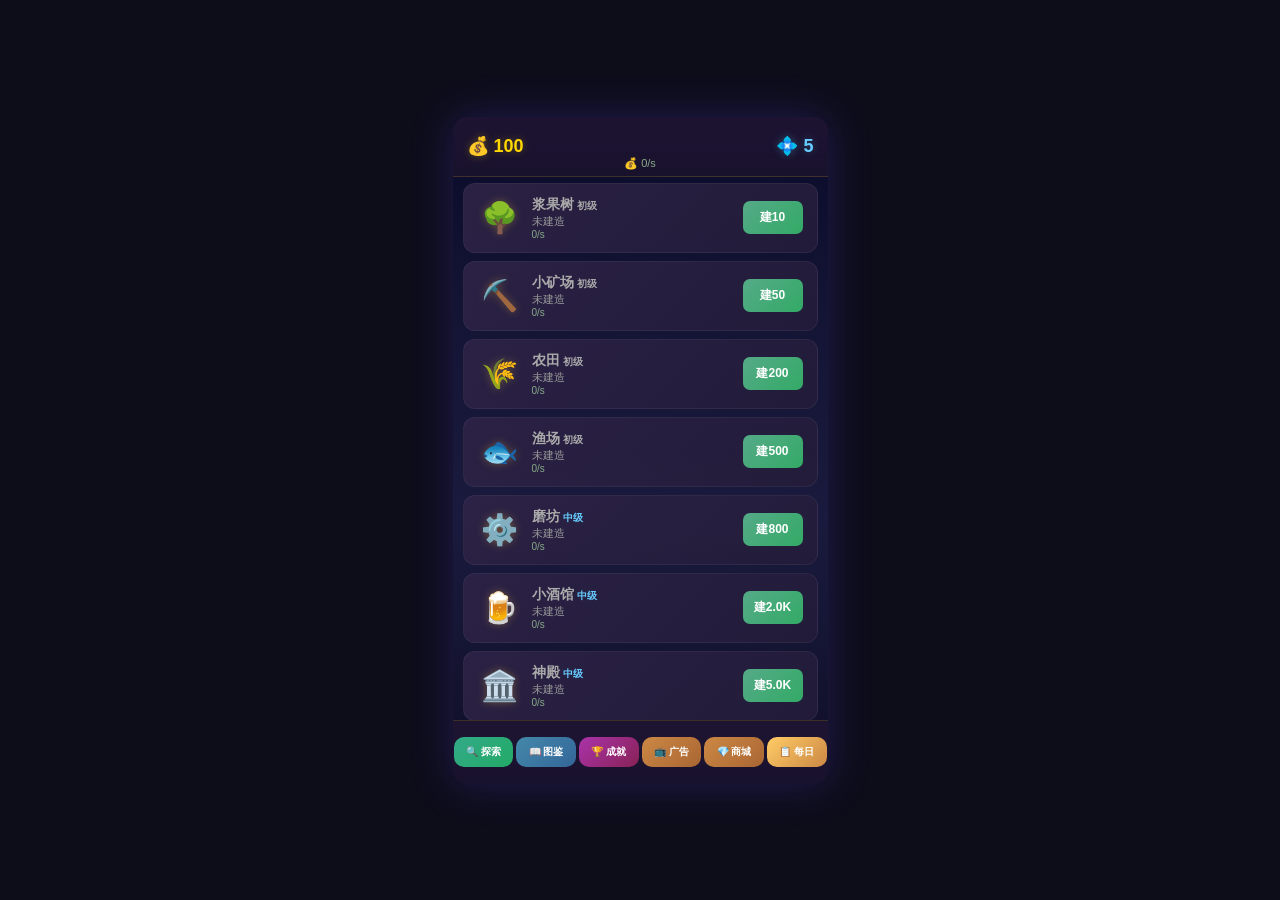
==== index.html @ 6974c22a "熊爪小岛 - 初始版本" ====
<!DOCTYPE html>
<html lang="zh-CN">
<head>
<meta charset="UTF-8">
<meta name="viewport" content="width=375, initial-scale=1.0, maximum-scale=1.0, user-scalable=no">
<title>熊爪小岛</title>
<style>
*{margin:0;padding:0;box-sizing:border-box}
body{background:#0d0d1a;display:flex;justify-content:center;align-items:center;height:100vh;overflow:hidden;font-family:"Microsoft YaHei",sans-serif}
#game{width:375px;height:667px;position:relative;overflow:hidden;border-radius:14px;box-shadow:0 0 40px rgba(80,60,200,.3)}
.bg{position:absolute;top:0;left:0;right:0;bottom:0;background:linear-gradient(180deg,#0a0a2a 0%,#141435 30%,#1a1a3e 60%,#0f0f28 100%);z-index:0}
#top{z-index:10;position:absolute;top:0;left:0;right:0;height:60px;background:linear-gradient(180deg,rgba(30,20,50,.98),rgba(25,18,45,.95));display:flex;align-items:center;padding:0 14px;border-bottom:1px solid rgba(255,215,0,.15)}
#gld{color:#ffd700;font-size:18px;font-weight:bold;flex:1;text-shadow:0 0 8px rgba(255,215,0,.3)}
#gms{color:#6cf;font-size:18px;font-weight:bold;text-shadow:0 0 8px rgba(102,204,255,.3)}
#rate{position:absolute;top:40px;left:0;right:0;text-align:center;color:#8a8;font-size:11px;z-index:10}
#scroll{z-index:5;position:absolute;top:60px;bottom:64px;left:0;right:0;overflow-y:auto;padding:6px 10px}
#scroll::-webkit-scrollbar{width:0}
#bottom{z-index:10;position:absolute;bottom:0;left:0;right:0;height:64px;background:linear-gradient(0deg,rgba(25,18,45,.98),rgba(30,20,50,.95));display:flex;justify-content:space-evenly;align-items:center;border-top:1px solid rgba(255,215,0,.15);gap:1px}
.bbtn{padding:8px 4px;border-radius:10px;font-size:10px;font-weight:bold;cursor:pointer;border:none;color:#fff;transition:transform .15s,filter .15s;flex:1;margin:0 1px}
.bbtn:active{transform:scale(.94);filter:brightness(1.2)}
.bbtn.e{background:linear-gradient(135deg,#3a8,#2a6)}
.bbtn.c{background:linear-gradient(135deg,#48a,#369)}
.bbtn.d{background:linear-gradient(135deg,#a3a,#825)}
.bbtn.a{background:linear-gradient(135deg,#c84,#a63)}
.bbtn.s{background:linear-gradient(135deg,#c84,#a63)}
.bbtn.t{background:linear-gradient(135deg,#fc6,#c84)}
.card{background:linear-gradient(135deg,rgba(45,35,70,.92),rgba(35,28,58,.92));border-radius:12px;padding:12px 14px;margin-bottom:8px;display:flex;align-items:center;border:1px solid rgba(255,255,255,.05);transition:transform .2s,box-shadow .2s}
.card:active{transform:translateX(2px);box-shadow:0 2px 12px rgba(100,80,200,.15)}
.card.lv0 .name{color:#aaa}
.card .ico{font-size:30px;margin-right:10px;width:44px;text-align:center;filter:drop-shadow(0 0 4px rgba(255,200,50,.3));color-scheme:normal;font-family:'Segoe UI Emoji','Apple Color Emoji','Noto Color Emoji',sans-serif}
.card .info{flex:1}
.card .name{color:#ffd700;font-size:14px;font-weight:bold}
.card .level{color:#999;font-size:11px}
.card .rate{color:#8a8;font-size:10px}
.card .act{padding:8px 0;width:60px;border-radius:7px;font-size:12px;font-weight:bold;cursor:pointer;border:none;color:#fff;text-align:center}
.card .act:active{transform:scale(.93)}
.act.build{background:linear-gradient(135deg,#5a8,#3a6)}
.act.max{background:#333;color:#666;cursor:default}
.overlay{position:absolute;top:0;left:0;right:0;bottom:0;background:rgba(0,0,0,.65);display:none;justify-content:center;align-items:center;z-index:100}
.overlay.show{display:flex}
.popup{background:linear-gradient(180deg,#2a2a4e,#222242);border-radius:16px;padding:28px 24px;text-align:center;max-width:290px;width:90%;box-shadow:0 8px 40px rgba(0,0,0,.5);border:1px solid rgba(255,215,0,.15);animation:popIn .25s ease-out}
@keyframes popIn{0%{transform:scale(.85);opacity:0}100%{transform:scale(1);opacity:1}}
.popup .pt{font-size:24px;color:#ffd700;margin-bottom:10px}
.popup .pd{color:#bbb;font-size:14px;margin-bottom:20px;white-space:pre-line;line-height:1.5}
.popup .pb{display:flex;gap:10px;justify-content:center}
.pbtn{padding:10px 28px;border-radius:10px;font-size:15px;font-weight:bold;border:none;color:#fff;cursor:pointer;transition:transform .15s}
.pbtn:active{transform:scale(.94)}
.pbtn.ok{background:linear-gradient(135deg,#5a8,#3a6)}
.pbtn.cancel{background:linear-gradient(135deg,#855,#633)}
.panel{position:absolute;top:0;left:0;right:0;bottom:0;background:linear-gradient(180deg,#0a0a2a,#141435);display:none;z-index:50;overflow-y:auto;padding:24px 16px}
.panel .ptitle{text-align:center;color:#ffd700;font-size:22px;font-weight:bold;margin-bottom:4px}
.panel .psub{text-align:center;color:#888;font-size:13px;margin-bottom:18px}
.pitem{background:rgba(40,30,65,.7);border-radius:10px;padding:14px 16px;margin-bottom:8px;border:1px solid rgba(255,255,255,.04)}
.pitem .pi{font-size:24px;margin-right:12px}
.pitem.flex{display:flex;align-items:center}
.pitem .ptx{flex:1}
.pitem .pn{font-size:15px;font-weight:bold}
.pitem .pd{font-size:11px;color:#777;margin-top:2px}
.pitem .pr{color:#c84;font-size:13px;font-weight:bold;min-width:60px}
.pitem.locked .pn{color:#555}
.pitem.found .pn{color:#ffd700}
.daily-bar{width:100%;height:6px;background:#333;border-radius:3px;margin-top:6px;overflow:hidden}
.daily-fill{height:100%;border-radius:3px;background:linear-gradient(90deg,#4a8,#6cf);transition:width .3s}
.daily-done .pn{color:#8b8!important}
.shop-card{background:rgba(30,25,60,.95);border-radius:12px;padding:14px;margin-bottom:8px;display:flex;align-items:center;border:1px solid rgba(255,215,0,.15)}
.shop-card .si{font-size:28px;margin-right:12px}
.shop-card .si2{flex:1}
.shop-card .sn{color:#ffd700;font-size:14px;font-weight:bold}
.shop-card .sd{color:#999;font-size:11px}
.shop-card .sbtn{padding:8px 16px;border-radius:8px;font-size:13px;font-weight:bold;cursor:pointer;border:none;color:#fff;background:linear-gradient(135deg,#c84,#a63)}
.shop-card .sbtn:active{transform:scale(.94)}
#mcard{background:linear-gradient(135deg,rgba(200,130,60,.2),rgba(160,100,40,.15));border:1px solid rgba(255,180,60,.3);border-radius:12px;padding:16px;margin-bottom:10px;text-align:center}
#mcard .mt{font-size:18px;color:#fc6;font-weight:bold}
#mcard .md{color:#bbb;font-size:12px;margin:4px 0}
#mcard .mb{color:#ffd700;font-size:26px;font-weight:bold;margin:8px 0}
#mcard .mbtn{padding:10px 30px;border-radius:10px;font-size:15px;font-weight:bold;cursor:pointer;border:none;color:#fff;background:linear-gradient(135deg,#c84,#a63)}
#mcard .mbtn:active{transform:scale(.94)}
#mcard.active{border-color:rgba(100,200,100,.4);background:rgba(40,80,40,.2)}
#mcard.active .mt{color:#8b8}
#chest-overlay{position:absolute;top:0;left:0;right:0;bottom:0;background:rgba(0,0,0,.7);display:none;justify-content:center;align-items:center;z-index:200}
.ccont{text-align:center;animation:popIn .3s ease-out}
.cchest{font-size:80px;animation:bounce .6s ease-in-out infinite alternate}
@keyframes bounce{0%{transform:scale(1) translateY(0)}100%{transform:scale(1.1) translateY(-10px)}}
.cres{color:#ffd700;font-size:22px;font-weight:bold;margin:12px 0}
.cbtn{padding:12px 36px;border-radius:10px;font-size:16px;font-weight:bold;cursor:pointer;border:none;color:#fff;background:linear-gradient(135deg,#5a8,#3a6);margin-top:8px}
#offline{z-index:70;position:absolute;top:0;left:0;right:0;bottom:0;display:none;justify-content:center;align-items:center;background:rgba(0,0,0,.8)}
#offline .om{background:linear-gradient(180deg,#1a1a3e,#141435);border-radius:16px;padding:28px;text-align:center;max-width:280px;border:1px solid rgba(255,215,0,.2)}
#offline .ot{font-size:20px;color:#ffd700;margin-bottom:8px}
#offline .oe{font-size:32px;color:#ffd700;font-weight:bold;margin:12px 0}
#offline .obtn{padding:12px 36px;border-radius:10px;font-size:16px;font-weight:bold;border:none;cursor:pointer;margin:6px;color:#fff}
#offline .obtn.ok{background:linear-gradient(135deg,#5a8,#3a6)}
#offline .obtn.dbl{background:linear-gradient(135deg,#c84,#a63);animation:pulse 1.5s ease-in-out infinite}
@keyframes pulse{0%,100%{box-shadow:0 0 0 0 rgba(200,130,60,.4)}50%{box-shadow:0 0 0 12px rgba(200,130,60,0)}}
.fly{position:absolute;left:50%;transform:translateX(-50%);color:#ffd700;font-size:18px;font-weight:bold;pointer-events:none;animation:flyUp 1.2s forwards;z-index:200}
@keyframes flyUp{0%{opacity:1;bottom:180px}100%{opacity:0;bottom:320px}}
</style>
</head>
<body>
<div id="game">
  <div class="bg"></div>
  <div id="top"><span id="gld">💰 100</span><span id="gms">💠 5</span></div>
  <div id="rate">💰 0/s</div>
  <div id="scroll"></div>
  <div id="bottom">
    <button class="bbtn e" id="btexp">🔍 探索</button>
    <button class="bbtn c" id="btcol">📖 图鉴</button>
    <button class="bbtn d" id="btach">🏆 成就</button>
    <button class="bbtn a" id="btad">📺 广告</button>
    <button class="bbtn s" id="btshop">💎 商城</button>
    <button class="bbtn t" id="btdaily">📋 每日</button>
  </div>
  <div class="overlay" id="ol"><div class="popup">
    <div class="pt" id="pt"></div><div class="pd" id="pd"></div>
    <div class="pb"><button class="pbtn ok" id="pok">确认</button><button class="pbtn cancel" id="pca">取消</button></div>
  </div></div>
  <div class="panel" id="colpanel"><div class="ptitle">📖 图鉴收集</div><div class="psub" id="cc"></div><div id="clist"></div><div style="text-align:center;padding:20px"><button class="pbtn cancel" id="ccb">关闭</button></div></div>
  <div class="panel" id="achieve"><div class="ptitle">🏆 成就</div><div id="alist"></div><div style="text-align:center;padding:20px"><button class="pbtn cancel" id="acb">关闭</button></div></div>
  <div class="panel" id="shoppanel" style="z-index:51"><div class="ptitle">💎 宝石商城</div><div class="psub">当前 💠 <span id="shopgems">5</span></div><div id="mcard"><div class="mt">👑 黄金月卡</div><div class="md">每日领取 💰10万 + 💠3 + 广告自动跳过</div><div class="mb">30元/30天</div><button class="mbtn" id="mcardbtn">购买月卡</button></div><div id="shoplist"></div><div style="text-align:center;padding:10px"><button class="pbtn cancel" id="scb">关闭</button></div></div>
  <div class="panel" id="dailypanel" style="z-index:51"><div class="ptitle">📋 每日任务</div><div id="dlist"></div><div style="text-align:center;padding:10px"><button class="pbtn cancel" id="dcb">关闭</button></div></div>
  <div id="chest-overlay"><div class="ccont"><div class="cchest">🎁</div><div class="cres" id="chestResult"></div><button class="cbtn" id="chestClose">📺 双倍领取</button><button class="cbtn" style="background:#855;margin-top:4px;padding:8px 24px;font-size:13px" id="chestSkip">跳过</button></div></div>
  <div id="offline"><div class="om"><div class="ot">🌙 你离开了</div><div class="oe" id="oam"></div><div class="ot" id="otm"></div><button class="obtn ok" id="oc1">💰 领取</button><button class="obtn dbl" id="oc2">📺 双倍领取</button></div></div>
</div>
<script src="data.js"></script>
<script>// ==================== 存档 ====================
let S=JSON.parse(localStorage.getItem('xzd3')||'{"gold":100,"gems":5,"lvs":{},"found":[],"ach":[],"last":0,"daily":{},"today":"","adx2":0,"cardEnd":0,"noads":false}');
if(!S.last)S.last=Date.now();S.lvs=S.lvs||{};S.found=S.found||[];S.ach=S.ach||[];S.daily=S.daily||{};S.adx2=S.adx2||0;S.cardEnd=S.cardEnd||0;S.noads=S.noads||false;
BD.forEach(b=>{if(!(b.id in S.lvs))S.lvs[b.id]=0});

// 每日重置
const today=new Date().toDateString();
if(S.today!==today){S.today=today;S.daily={};S.adx2=0;}
DAILY.forEach(d=>{if(!(d.id in S.daily))S.daily[d.id]=0;});

// ==================== 音频 ====================
let ac=null;
function initAudio(){if(ac)return;try{ac=new(window.AudioContext||window.webkitAudioContext)();}catch(e){}}
function play(f,hz,dur,type,gain){gain=gain||0.08;type=type||'sine';if(!ac)initAudio();if(!ac)return;try{let o=ac.createOscillator(),g=ac.createGain();o.type=type;o.frequency.setValueAtTime(hz,ac.currentTime);if(f)o.frequency.exponentialRampToValueAtTime(f,ac.currentTime+dur);g.gain.setValueAtTime(gain,ac.currentTime);g.gain.exponentialRampToValueAtTime(0.001,ac.currentTime+dur);o.connect(g);g.connect(ac.destination);o.start();o.stop(ac.currentTime+dur);}catch(e){}}
function sfxClick(){play(0,600,0.08,'sine',0.06);setTimeout(function(){play(0,800,0.06,'sine',0.04)},80);}
function sfxBuild(){play(0,180,0.15,'triangle',0.1);setTimeout(function(){play(0,360,0.12,'triangle',0.08)},100);setTimeout(function(){play(0,540,0.1,'sine',0.07)},200);}
function sfxExplore(){play(0,800,0.1,'sine',0.05);setTimeout(function(){play(0,1200,0.08,'sine',0.04)},80);setTimeout(function(){play(0,1600,0.06,'sine',0.03)},160);}
function sfxGold(){play(0,1200,0.06,'triangle',0.05);setTimeout(function(){play(0,1600,0.04,'triangle',0.04)},50);setTimeout(function(){play(0,2000,0.04,'triangle',0.03)},100);}
let audioStarted=false;
document.addEventListener('click',function(){if(!audioStarted){initAudio();audioStarted=true;}},{once:true});

// ==================== 工具函数 ====================
function save(){S.last=Date.now();localStorage.setItem('xzd3',JSON.stringify(S));}
function fmt(n){return n>=1e9?(n/1e9).toFixed(2)+'B':n>=1e6?(n/1e6).toFixed(1)+'M':n>=1e3?(n/1e3).toFixed(1)+'K':Math.floor(n).toString();}
function getIncome(){let t=0;BD.forEach(b=>{let l=S.lvs[b.id]||0;if(l>0)t+=b.bi+b.ig*(l-1);});return t;}
function cost(id){let b=BD.find(x=>x.id===id);let lv=S.lvs[id]||0;return Math.floor(b.bc+b.cg*lv*Math.pow(1.08,lv));}
function totalLv(){let t=0;BD.forEach(b=>t+=S.lvs[b.id]||0);return t;}
function fmtTime(s){if(s<60)return Math.floor(s)+'秒';if(s<3600)return Math.floor(s/60)+'分钟';return Math.floor(s/3600)+'小时'+Math.floor(s/60%60)+'分';}

// ==================== UI ====================
function updateUI(){
  document.getElementById('gld').textContent='💰 '+fmt(S.gold);
  document.getElementById('gms').textContent='💠 '+S.gems;
  document.getElementById('rate').textContent='💰 '+getIncome()+'/s';
  renderBld();checkAch();
}
function renderBld(){
  document.getElementById('scroll').innerHTML=BD.map(b=>{
    let lv=S.lvs[b.id]||0,inc=lv>0?b.bi+b.ig*(lv-1):0,isMax=lv>=b.ml;
    let tier=TIER[b.t],brd=lv>0?('border-color:rgba(255,215,0,'+(.05+lv/b.ml*.2)+')'):'';
    return '<div class="card'+(lv===0?' lv0':'')+'" style="'+brd+'">'+
      '<div class="ico">'+(ICONS[b.id]||'🏠')+'</div>'+
      '<div class="info"><div class="name">'+b.n+' <span style="font-size:10px;color:'+tier.color+'">'+tier.name+'</span></div>'+
      '<div class="level">'+(lv===0?'未建造':'Lv.'+lv+'/'+b.ml)+'</div>'+
      '<div class="rate">'+(inc||0)+'/s</div></div>'+
      (isMax?'<button class="act max" disabled>MAX</button>':'<button class="act build" data-bld="'+b.id+'">'+(lv===0?'建':'升')+fmt(cost(b.id))+'</button>')+
      '</div>';
  }).join('');
}

// ==================== 弹窗 ====================
let curBld='',isExplore=false;
function showPopup(t,d){document.getElementById('pt').textContent=t;document.getElementById('pd').textContent=d;document.getElementById('pca').style.display=isExplore?'none':'';document.getElementById('ol').classList.add('show');}
function hidePopup(){document.getElementById('ol').classList.remove('show');curBld='';isExplore=false;}

// ==================== 建造 ====================
function showBldPopup(id){
  let b=BD.find(x=>x.id===id),lv=S.lvs[id]||0,co=cost(id);
  if(lv===0)showPopup('🏗 '+b.n,'消耗 '+fmt(co)+' 金币\n建造后产出 '+b.bi+'/秒');
  else{let o=b.bi+b.ig*(lv-1),n=b.bi+b.ig*lv;showPopup('🔧 升级 '+b.n,'Lv.'+lv+' → '+(lv+1)+'\n消耗 '+fmt(co)+' 金币\n'+o+' → '+n+'/秒');}
}
function doBuild(id){
  let b=BD.find(x=>x.id===id),lv=S.lvs[id]||0,co=cost(id);
  if(lv>=b.ml||S.gold<co)return false;
  S.gold-=co;S.lvs[id]=lv+1;trackDaily('d2');save();updateUI();
  sfxBuild();flyText((lv===0?'🏗 建造！':'⬆ Lv.'+(lv+1))+' '+b.n);
  return true;
}

// ==================== 探索 ====================
function doExplore(){
  trackDaily('d1');sfxClick();
  let tl=totalLv(),av=IT.filter(i=>i.u<=tl&&!S.found.includes(i.id));
  if(av.length===0||Math.random()>0.4){flyText('🔍 再接再厉！');S.gold+=Math.max(getIncome(),1)*10;save();updateUI();return;}
  let ws=av.map(i=>({i:i,w:100/i.r})),tw=ws.reduce(function(s,x){return s+x.w},0),r=Math.random()*tw;
  for(let w of ws){r-=w.w;if(r<=0){S.found.push(w.i.id);trackDaily('d4');save();isExplore=true;sfxExplore();showPopup('🎉 发现新物品！',w.i.n+' ⭐'.repeat(w.i.r)+'\n'+w.i.d);return;}}
}

// ==================== 广告 ====================
function doAd(){let b=Math.max(getIncome(),1)*3600*2;S.gold+=b;save();updateUI();sfxGold();flyText('📺 +'+fmt(b)+' 💰');}

// ==================== 图鉴 ====================
let colOpen=false;
function toggleCol(){colOpen=!colOpen;document.getElementById('colpanel').style.display=colOpen?'block':'none';document.getElementById('scroll').style.display=colOpen?'none':'';if(colOpen)renderCol();}
function renderCol(){
  let found=0,html='';IT.forEach(c=>{let disc=S.found.includes(c.id);if(disc)found++;
  html+='<div class="pitem flex'+(disc?' found':' locked')+'"><div class="pi">'+(disc?'⭐'.repeat(Math.min(c.r,4)):'❓')+'</div><div class="ptx"><div class="pn">'+(disc?c.n+' ⭐'.repeat(c.r):'???')+'</div><div class="pd">'+(disc?c.d:'继续探索解锁')+'</div></div></div>';});
  document.getElementById('clist').innerHTML=html;document.getElementById('cc').textContent='已收集:'+found+'/'+IT.length;
}

// ==================== 成就 ====================
let achOpen=false;
function toggleAch(){achOpen=!achOpen;document.getElementById('achieve').style.display=achOpen?'block':'none';document.getElementById('scroll').style.display=achOpen?'none':'';if(achOpen)renderAch();}
function renderAch(){
  document.getElementById('alist').innerHTML=ACH.map(a=>{
    let done=S.ach.includes(a.id),ok=aCheck(a);
    return '<div class="pitem flex'+(done?' found':'')+'"><div class="pi">'+a.icon+'</div><div class="ptx"><div class="pn">'+a.n+'</div><div class="pd">'+a.d+'</div></div><div class="pr">'+(done?'✅ 已达成':ok?'🔓 可领取':'🔒')+'</div></div>';
  }).join('');
}
function aCheck(a){
  if(a.id==='a1')return Object.values(S.lvs).some(v=>v>0);
  if(a.id==='a2')return S.gold>=1000;
  if(a.id==='a3')return totalLv()>=20;
  if(a.id==='a4')return S.found.length>=5;
  if(a.id==='a5')return S.gold>=1e6;
  if(a.id==='a6')return S.found.length>=12;
  if(a.id==='a7')return (S.lvs['dragon']||0)>0;
  if(a.id==='a8')return (S.lvs['castle']||0)>0;
  return false;
}
function checkAch(){
  let changed=false;
  ACH.forEach(a=>{if(!S.ach.includes(a.id)&&aCheck(a)){S.ach.push(a.id);changed=true;sfxGold();flyText('🏆 '+a.n+' 达成！');}});
  if(changed)save();
}

// ==================== 每日任务 ====================
function trackDaily(id){S.daily[id]=(S.daily[id]||0)+1;save();}
let dailyOpen=false;
function toggleDaily(){dailyOpen=!dailyOpen;document.getElementById('dailypanel').style.display=dailyOpen?'block':'none';document.getElementById('scroll').style.display=dailyOpen?'none':'';if(dailyOpen)renderDaily();}
function renderDaily(){
  document.getElementById('dlist').innerHTML=DAILY.map(d=>{
    let curr=S.daily[d.id]||0,pct=Math.min(100,Math.floor(curr/d.need*100)),done=curr>=d.need;
    return '<div class="pitem flex'+(done?' daily-done':'')+'"><div class="pi">'+d.icon+'</div><div class="ptx"><div class="pn">'+d.n+'</div><div class="pd">'+curr+'/'+d.need+'</div><div class="daily-bar"><div class="daily-fill" style="width:'+pct+'%"></div></div></div><div class="pr">'+(done?'✅':'💠 +'+d.reward)+'</div></div>';
  }).join('');
}

// ==================== 商城 ====================
let shopOpen=false;
function toggleShop(){shopOpen=!shopOpen;document.getElementById('shoppanel').style.display=shopOpen?'block':'none';document.getElementById('scroll').style.display=shopOpen?'none':'';if(shopOpen)updateShop();}
function updateShop(){
  document.getElementById('shopgems').textContent=S.gems;
  let ca=(S.cardEnd||0)>Date.now();
  document.getElementById('mcard').className=ca?'active':'';
  document.getElementById('mcardbtn').textContent=ca?'月卡有效 ('+Math.ceil((S.cardEnd-Date.now())/86400000)+'天)':'购买月卡';
  document.getElementById('mcardbtn').onclick=ca?null:buyCard;
  document.getElementById('shoplist').innerHTML=SHOP.map(s=>'<div class="shop-card"><div class="si">💎</div><div class="si2"><div class="sn">'+s.n+'</div><div class="sd">'+s.d+'</div></div><button class="sbtn" data-shop="'+s.id+'">'+s.price+'</button></div>').join('');
}
function buyCard(){if((S.cardEnd||0)>Date.now()){flyText('👑 月卡仍在有效期内');return;}S.cardEnd=Date.now()+30*86400000;S.gems+=3;save();sfxGold();flyText('👑 月卡已激活！30天');updateShop();}
function buyShop(id){let s=SHOP.find(x=>x.id===id);if(!s)return;if(s.adfree){S.noads=true;save();sfxGold();flyText('🚫 广告已移除！');updateShop();return;}if(s.gold)S.gold+=s.gold;if(s.gems)S.gems+=s.gems;save();sfxGold();flyText('💎 +'+s.gems+' 💰 +'+fmt(s.gold));updateShop();updateUI();}

// ==================== 宝箱 ====================
let chestAmt=0,chestX2=false;
function openChest(amt,x2){chestAmt=amt;chestX2=x2;initAudio();document.getElementById('chestResult').textContent=fmt(amt)+' 💰';document.getElementById('chestSkip').style.display=x2?'none':'';document.getElementById('chest-overlay').style.display='flex';play(0,300,0.6,'sine',0.06);setTimeout(function(){play(0,600,0.4,'sine',0.05)},300);setTimeout(function(){play(0,900,0.3,'sine',0.04)},600);}
function closeChest(){document.getElementById('chest-overlay').style.display='none';}
function claimChest(){if(chestX2){S.gold+=chestAmt}else{S.gold+=chestAmt*2};save();updateUI();sfxGold();closeChest();}
function claimChestSkip(){S.gold+=chestAmt;save();updateUI();sfxGold();closeChest();}

// ==================== 离线收益 ====================
let offAmt=0,offDt=0;
(function(){offDt=(Date.now()-S.last)/1000;if(offDt>10){let inc=getIncome();offAmt=Math.floor(Math.min(offDt,86400)*inc);if(offAmt>0)showOffline(offAmt);}S.last=Date.now();save();})();
function showOffline(amt){document.getElementById('oam').textContent='+'+fmt(amt)+' 💰';document.getElementById('otm').textContent='离线 '+fmtTime(offDt);document.getElementById('offline').style.display='flex';}
function claimOffline(){S.gold+=offAmt;save();updateUI();sfxGold();document.getElementById('offline').style.display='none';offAmt=0;}
function claimOfflineDouble(){S.gold+=offAmt*2;save();updateUI();sfxGold();document.getElementById('offline').style.display='none';offAmt=0;flyText('📺 双倍！');}

// ==================== 飘字特效 ====================
function flyText(t){let el=document.createElement('div');el.className='fly';el.textContent=t;document.getElementById('game').appendChild(el);setTimeout(function(){el.remove();},1300);}

// ==================== 事件代理 ====================
document.getElementById('game').addEventListener('click',function(e){
  let t=e.target;
  if(t.classList.contains('build')){let id=t.dataset.bld;curBld=id;isExplore=false;sfxClick();showBldPopup(id);return;}
  if(t.id==='pok'){if(isExplore){hidePopup();return;}if(!curBld||doBuild(curBld)){hidePopup();}sfxClick();return;}
  if(t.id==='pca'){hidePopup();sfxClick();return;}
  if(t.id==='btexp'){doExplore();return;}
  if(t.id==='btcol'){sfxClick();toggleCol();return;}
  if(t.id==='btach'){sfxClick();toggleAch();return;}
  if(t.id==='btad'){doAd();return;}
  if(t.id==='btshop'){sfxClick();toggleShop();return;}
  if(t.id==='btdaily'){sfxClick();toggleDaily();return;}
  if(t.id==='ccb'){toggleCol();return;}
  if(t.id==='acb'){toggleAch();return;}
  if(t.id==='scb'){toggleShop();return;}
  if(t.id==='dcb'){toggleDaily();return;}
  if(t.classList.contains('sbtn')){buyShop(t.dataset.shop);return;}
  if(t.id==='chestClose'){claimChest();return;}
  if(t.id==='chestSkip'){claimChestSkip();return;}
  if(t.id==='oc1'){claimOffline();return;}
  if(t.id==='oc2'){claimOfflineDouble();return;}
});
document.getElementById('ol').addEventListener('click',function(e){if(e.target===this)hidePopup();});

// ==================== 初始化 ====================
updateUI();
setInterval(function(){S.gold+=getIncome();save();document.getElementById('gld').textContent='💰 '+fmt(S.gold);},1000);
console.log('熊爪小岛 完整版 ✅ 音效|商城|月卡|宝箱|每日任务');
</script>
</body>
</html>
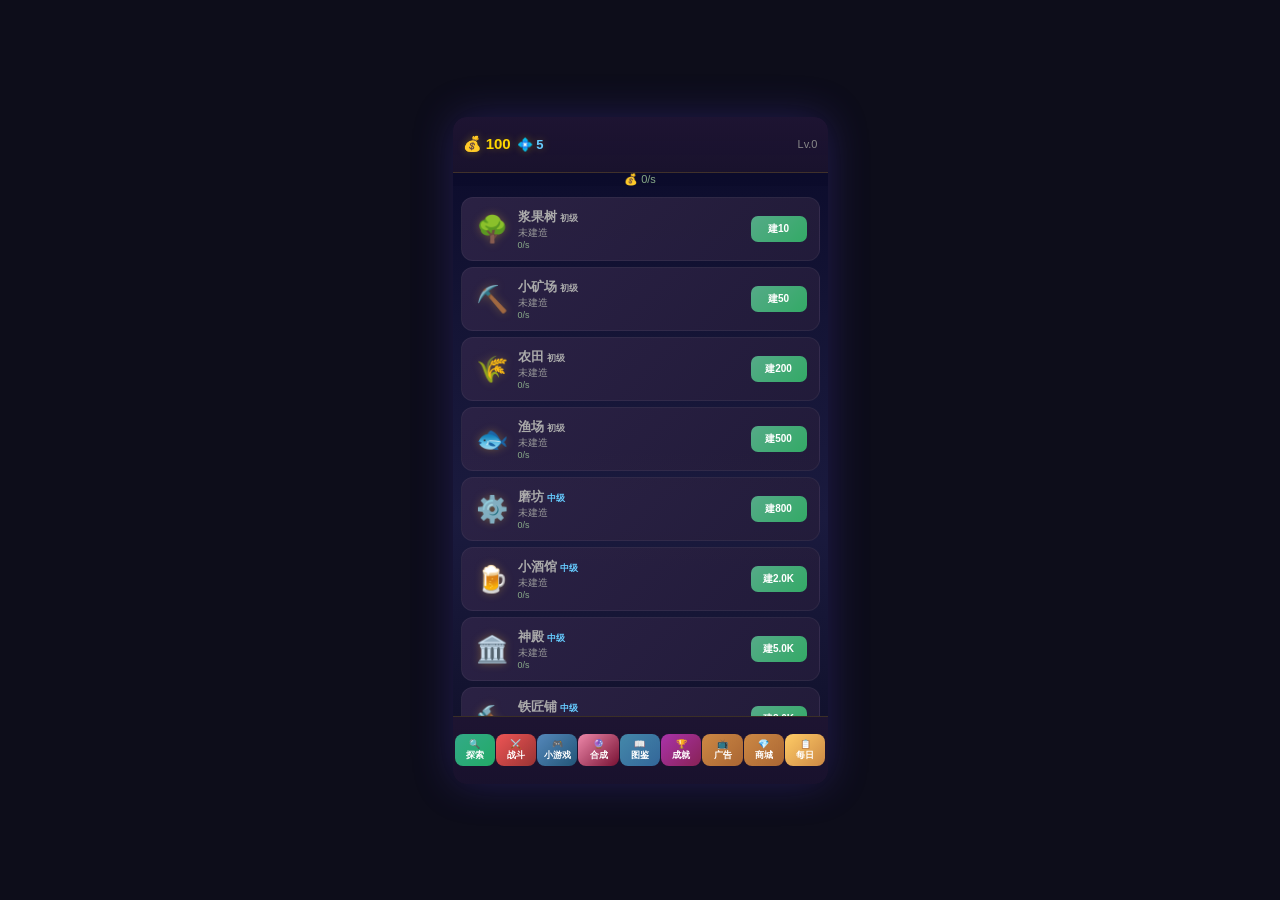
==== commit 5ef26127: "V4: 战斗系统+随机事件+小游戏(点按/钓鱼)+合成+伙伴+排行榜" ====
--- a/index.html
+++ b/index.html
@@ -1,4 +1,4 @@
-<!DOCTYPE html>
+﻿<!DOCTYPE html>
 <html lang="zh-CN">
 <head>
 <meta charset="UTF-8">
@@ -9,129 +9,187 @@
 body{background:#0d0d1a;display:flex;justify-content:center;align-items:center;height:100vh;overflow:hidden;font-family:"Microsoft YaHei",sans-serif}
 #game{width:375px;height:667px;position:relative;overflow:hidden;border-radius:14px;box-shadow:0 0 40px rgba(80,60,200,.3)}
 .bg{position:absolute;top:0;left:0;right:0;bottom:0;background:linear-gradient(180deg,#0a0a2a 0%,#141435 30%,#1a1a3e 60%,#0f0f28 100%);z-index:0}
-#top{z-index:10;position:absolute;top:0;left:0;right:0;height:60px;background:linear-gradient(180deg,rgba(30,20,50,.98),rgba(25,18,45,.95));display:flex;align-items:center;padding:0 14px;border-bottom:1px solid rgba(255,215,0,.15)}
-#gld{color:#ffd700;font-size:18px;font-weight:bold;flex:1;text-shadow:0 0 8px rgba(255,215,0,.3)}
-#gms{color:#6cf;font-size:18px;font-weight:bold;text-shadow:0 0 8px rgba(102,204,255,.3)}
-#rate{position:absolute;top:40px;left:0;right:0;text-align:center;color:#8a8;font-size:11px;z-index:10}
-#scroll{z-index:5;position:absolute;top:60px;bottom:64px;left:0;right:0;overflow-y:auto;padding:6px 10px}
+#top{z-index:10;position:absolute;top:0;left:0;right:0;height:56px;background:linear-gradient(180deg,rgba(30,20,50,.98),rgba(25,18,45,.95));display:flex;align-items:center;padding:0 10px;border-bottom:1px solid rgba(255,215,0,.15);gap:6px}
+#gld,#gms{color:#ffd700;font-size:15px;font-weight:bold;text-shadow:0 0 8px rgba(255,215,0,.3)}
+#gms{color:#6cf;font-size:13px}
+#btlvl{font-size:11px;color:#888;margin-left:auto}
+#rate{position:absolute;top:56px;left:0;right:0;text-align:center;color:#8a8;font-size:11px;z-index:10;background:rgba(10,10,42,.6)}
+#scroll{z-index:5;position:absolute;top:74px;bottom:68px;left:0;right:0;overflow-y:auto;padding:6px 8px;scroll-behavior:smooth}
 #scroll::-webkit-scrollbar{width:0}
-#bottom{z-index:10;position:absolute;bottom:0;left:0;right:0;height:64px;background:linear-gradient(0deg,rgba(25,18,45,.98),rgba(30,20,50,.95));display:flex;justify-content:space-evenly;align-items:center;border-top:1px solid rgba(255,215,0,.15);gap:1px}
-.bbtn{padding:8px 4px;border-radius:10px;font-size:10px;font-weight:bold;cursor:pointer;border:none;color:#fff;transition:transform .15s,filter .15s;flex:1;margin:0 1px}
-.bbtn:active{transform:scale(.94);filter:brightness(1.2)}
+#bottom{z-index:10;position:absolute;bottom:0;left:0;right:0;height:68px;background:linear-gradient(0deg,rgba(25,18,45,.98),rgba(30,20,50,.95));display:flex;justify-content:space-evenly;align-items:center;border-top:1px solid rgba(255,215,0,.15);flex-wrap:wrap;gap:1px;padding:2px 2px}
+.bbtn{padding:5px 2px;border-radius:8px;font-size:9px;font-weight:bold;cursor:pointer;border:none;color:#fff;transition:transform .15s,filter .15s;flex:1;min-width:40px;line-height:1.2}
+.bbtn:active{transform:scale(.92);filter:brightness(1.3)}
 .bbtn.e{background:linear-gradient(135deg,#3a8,#2a6)}
 .bbtn.c{background:linear-gradient(135deg,#48a,#369)}
 .bbtn.d{background:linear-gradient(135deg,#a3a,#825)}
 .bbtn.a{background:linear-gradient(135deg,#c84,#a63)}
 .bbtn.s{background:linear-gradient(135deg,#c84,#a63)}
 .bbtn.t{background:linear-gradient(135deg,#fc6,#c84)}
-.card{background:linear-gradient(135deg,rgba(45,35,70,.92),rgba(35,28,58,.92));border-radius:12px;padding:12px 14px;margin-bottom:8px;display:flex;align-items:center;border:1px solid rgba(255,255,255,.05);transition:transform .2s,box-shadow .2s}
+.bbtn.f{background:linear-gradient(135deg,#e55,#933)}
+.bbtn.g{background:linear-gradient(135deg,#58b,#257)}
+.bbtn.h{background:linear-gradient(135deg,#e8a,#713)}
+.card{background:linear-gradient(135deg,rgba(45,35,70,.92),rgba(35,28,58,.92));border-radius:12px;padding:10px 12px;margin-bottom:6px;display:flex;align-items:center;border:1px solid rgba(255,255,255,.05);transition:transform .2s,box-shadow .2s}
 .card:active{transform:translateX(2px);box-shadow:0 2px 12px rgba(100,80,200,.15)}
 .card.lv0 .name{color:#aaa}
-.card .ico{font-size:30px;margin-right:10px;width:44px;text-align:center;filter:drop-shadow(0 0 4px rgba(255,200,50,.3));color-scheme:normal;font-family:'Segoe UI Emoji','Apple Color Emoji','Noto Color Emoji',sans-serif}
+.card .ico{font-size:26px;margin-right:8px;width:36px;text-align:center;filter:drop-shadow(0 0 4px rgba(255,200,50,.3));color-scheme:normal;font-family:'Segoe UI Emoji','Apple Color Emoji','Noto Color Emoji',sans-serif}
 .card .info{flex:1}
-.card .name{color:#ffd700;font-size:14px;font-weight:bold}
-.card .level{color:#999;font-size:11px}
-.card .rate{color:#8a8;font-size:10px}
-.card .act{padding:8px 0;width:60px;border-radius:7px;font-size:12px;font-weight:bold;cursor:pointer;border:none;color:#fff;text-align:center}
+.card .name{color:#ffd700;font-size:13px;font-weight:bold}
+.card .level{color:#999;font-size:10px}
+.card .rate{color:#8a8;font-size:9px}
+.card .act{padding:6px 0;width:56px;border-radius:7px;font-size:10px;font-weight:bold;cursor:pointer;border:none;color:#fff;text-align:center}
 .card .act:active{transform:scale(.93)}
 .act.build{background:linear-gradient(135deg,#5a8,#3a6)}
 .act.max{background:#333;color:#666;cursor:default}
 .overlay{position:absolute;top:0;left:0;right:0;bottom:0;background:rgba(0,0,0,.65);display:none;justify-content:center;align-items:center;z-index:100}
 .overlay.show{display:flex}
-.popup{background:linear-gradient(180deg,#2a2a4e,#222242);border-radius:16px;padding:28px 24px;text-align:center;max-width:290px;width:90%;box-shadow:0 8px 40px rgba(0,0,0,.5);border:1px solid rgba(255,215,0,.15);animation:popIn .25s ease-out}
+.popup{background:linear-gradient(180deg,#2a2a4e,#222242);border-radius:16px;padding:22px 20px;text-align:center;max-width:290px;width:90%;box-shadow:0 8px 40px rgba(0,0,0,.5);border:1px solid rgba(255,215,0,.15);animation:popIn .25s ease-out}
 @keyframes popIn{0%{transform:scale(.85);opacity:0}100%{transform:scale(1);opacity:1}}
-.popup .pt{font-size:24px;color:#ffd700;margin-bottom:10px}
-.popup .pd{color:#bbb;font-size:14px;margin-bottom:20px;white-space:pre-line;line-height:1.5}
-.popup .pb{display:flex;gap:10px;justify-content:center}
-.pbtn{padding:10px 28px;border-radius:10px;font-size:15px;font-weight:bold;border:none;color:#fff;cursor:pointer;transition:transform .15s}
+.popup .pt{font-size:20px;color:#ffd700;margin-bottom:8px}
+.popup .pd{color:#bbb;font-size:13px;margin-bottom:16px;white-space:pre-line;line-height:1.5}
+.popup .pb{display:flex;gap:8px;justify-content:center}
+.pbtn{padding:8px 24px;border-radius:10px;font-size:14px;font-weight:bold;border:none;color:#fff;cursor:pointer;transition:transform .15s}
 .pbtn:active{transform:scale(.94)}
 .pbtn.ok{background:linear-gradient(135deg,#5a8,#3a6)}
 .pbtn.cancel{background:linear-gradient(135deg,#855,#633)}
-.panel{position:absolute;top:0;left:0;right:0;bottom:0;background:linear-gradient(180deg,#0a0a2a,#141435);display:none;z-index:50;overflow-y:auto;padding:24px 16px}
-.panel .ptitle{text-align:center;color:#ffd700;font-size:22px;font-weight:bold;margin-bottom:4px}
-.panel .psub{text-align:center;color:#888;font-size:13px;margin-bottom:18px}
-.pitem{background:rgba(40,30,65,.7);border-radius:10px;padding:14px 16px;margin-bottom:8px;border:1px solid rgba(255,255,255,.04)}
-.pitem .pi{font-size:24px;margin-right:12px}
+.panel{position:absolute;top:0;left:0;right:0;bottom:0;background:linear-gradient(180deg,#0a0a2a,#141435);display:none;z-index:50;overflow-y:auto;padding:20px 12px}
+.panel .ptitle{text-align:center;color:#ffd700;font-size:20px;font-weight:bold;margin-bottom:4px}
+.panel .psub{text-align:center;color:#888;font-size:12px;margin-bottom:14px}
+.pitem{background:rgba(40,30,65,.7);border-radius:10px;padding:12px 14px;margin-bottom:6px;border:1px solid rgba(255,255,255,.04)}
+.pitem .pi{font-size:22px;margin-right:10px}
 .pitem.flex{display:flex;align-items:center}
 .pitem .ptx{flex:1}
-.pitem .pn{font-size:15px;font-weight:bold}
-.pitem .pd{font-size:11px;color:#777;margin-top:2px}
-.pitem .pr{color:#c84;font-size:13px;font-weight:bold;min-width:60px}
+.pitem .pn{font-size:14px;font-weight:bold}
+.pitem .pd{font-size:10px;color:#777;margin-top:2px}
+.pitem .pr{color:#c84;font-size:12px;font-weight:bold;min-width:50px;text-align:right}
 .pitem.locked .pn{color:#555}
 .pitem.found .pn{color:#ffd700}
-.daily-bar{width:100%;height:6px;background:#333;border-radius:3px;margin-top:6px;overflow:hidden}
+.daily-bar{width:100%;height:5px;background:#333;border-radius:3px;margin-top:4px;overflow:hidden}
 .daily-fill{height:100%;border-radius:3px;background:linear-gradient(90deg,#4a8,#6cf);transition:width .3s}
 .daily-done .pn{color:#8b8!important}
-.shop-card{background:rgba(30,25,60,.95);border-radius:12px;padding:14px;margin-bottom:8px;display:flex;align-items:center;border:1px solid rgba(255,215,0,.15)}
-.shop-card .si{font-size:28px;margin-right:12px}
+.shop-card{background:rgba(30,25,60,.95);border-radius:12px;padding:12px;margin-bottom:6px;display:flex;align-items:center;border:1px solid rgba(255,215,0,.08)}
+.shop-card .si{font-size:24px;margin-right:10px}
 .shop-card .si2{flex:1}
-.shop-card .sn{color:#ffd700;font-size:14px;font-weight:bold}
-.shop-card .sd{color:#999;font-size:11px}
-.shop-card .sbtn{padding:8px 16px;border-radius:8px;font-size:13px;font-weight:bold;cursor:pointer;border:none;color:#fff;background:linear-gradient(135deg,#c84,#a63)}
+.shop-card .sn{color:#ffd700;font-size:13px;font-weight:bold}
+.shop-card .sd{color:#999;font-size:10px}
+.shop-card .sbtn{padding:6px 14px;border-radius:8px;font-size:12px;font-weight:bold;cursor:pointer;border:none;color:#fff;background:linear-gradient(135deg,#c84,#a63)}
 .shop-card .sbtn:active{transform:scale(.94)}
-#mcard{background:linear-gradient(135deg,rgba(200,130,60,.2),rgba(160,100,40,.15));border:1px solid rgba(255,180,60,.3);border-radius:12px;padding:16px;margin-bottom:10px;text-align:center}
-#mcard .mt{font-size:18px;color:#fc6;font-weight:bold}
-#mcard .md{color:#bbb;font-size:12px;margin:4px 0}
-#mcard .mb{color:#ffd700;font-size:26px;font-weight:bold;margin:8px 0}
-#mcard .mbtn{padding:10px 30px;border-radius:10px;font-size:15px;font-weight:bold;cursor:pointer;border:none;color:#fff;background:linear-gradient(135deg,#c84,#a63)}
-#mcard .mbtn:active{transform:scale(.94)}
+#mcard{background:linear-gradient(135deg,rgba(200,130,60,.2),rgba(160,100,40,.15));border:1px solid rgba(255,180,60,.3);border-radius:12px;padding:14px;margin-bottom:8px;text-align:center}
+#mcard .mt{font-size:16px;color:#fc6;font-weight:bold}
+#mcard .md{color:#bbb;font-size:11px;margin:4px 0}
+#mcard .mb{color:#ffd700;font-size:22px;font-weight:bold;margin:6px 0}
+#mcard .mbtn{padding:8px 24px;border-radius:10px;font-size:14px;font-weight:bold;cursor:pointer;border:none;color:#fff;background:linear-gradient(135deg,#c84,#a63)}
 #mcard.active{border-color:rgba(100,200,100,.4);background:rgba(40,80,40,.2)}
 #mcard.active .mt{color:#8b8}
 #chest-overlay{position:absolute;top:0;left:0;right:0;bottom:0;background:rgba(0,0,0,.7);display:none;justify-content:center;align-items:center;z-index:200}
 .ccont{text-align:center;animation:popIn .3s ease-out}
-.cchest{font-size:80px;animation:bounce .6s ease-in-out infinite alternate}
+.cchest{font-size:70px;animation:bounce .6s ease-in-out infinite alternate}
 @keyframes bounce{0%{transform:scale(1) translateY(0)}100%{transform:scale(1.1) translateY(-10px)}}
-.cres{color:#ffd700;font-size:22px;font-weight:bold;margin:12px 0}
-.cbtn{padding:12px 36px;border-radius:10px;font-size:16px;font-weight:bold;cursor:pointer;border:none;color:#fff;background:linear-gradient(135deg,#5a8,#3a6);margin-top:8px}
+.cres{color:#ffd700;font-size:20px;font-weight:bold;margin:10px 0}
+.cbtn{padding:10px 30px;border-radius:10px;font-size:14px;font-weight:bold;cursor:pointer;border:none;color:#fff;background:linear-gradient(135deg,#5a8,#3a6);margin-top:6px}
 #offline{z-index:70;position:absolute;top:0;left:0;right:0;bottom:0;display:none;justify-content:center;align-items:center;background:rgba(0,0,0,.8)}
-#offline .om{background:linear-gradient(180deg,#1a1a3e,#141435);border-radius:16px;padding:28px;text-align:center;max-width:280px;border:1px solid rgba(255,215,0,.2)}
-#offline .ot{font-size:20px;color:#ffd700;margin-bottom:8px}
-#offline .oe{font-size:32px;color:#ffd700;font-weight:bold;margin:12px 0}
-#offline .obtn{padding:12px 36px;border-radius:10px;font-size:16px;font-weight:bold;border:none;cursor:pointer;margin:6px;color:#fff}
+#offline .om{background:linear-gradient(180deg,#1a1a3e,#141435);border-radius:16px;padding:24px;text-align:center;max-width:270px;border:1px solid rgba(255,215,0,.2)}
+#offline .ot{font-size:18px;color:#ffd700;margin-bottom:6px}
+#offline .oe{font-size:28px;color:#ffd700;font-weight:bold;margin:10px 0}
+#offline .obtn{padding:10px 30px;border-radius:10px;font-size:14px;font-weight:bold;border:none;cursor:pointer;margin:4px;color:#fff}
 #offline .obtn.ok{background:linear-gradient(135deg,#5a8,#3a6)}
 #offline .obtn.dbl{background:linear-gradient(135deg,#c84,#a63);animation:pulse 1.5s ease-in-out infinite}
 @keyframes pulse{0%,100%{box-shadow:0 0 0 0 rgba(200,130,60,.4)}50%{box-shadow:0 0 0 12px rgba(200,130,60,0)}}
-.fly{position:absolute;left:50%;transform:translateX(-50%);color:#ffd700;font-size:18px;font-weight:bold;pointer-events:none;animation:flyUp 1.2s forwards;z-index:200}
+/* 战斗面板 */
+#battle-overlay{position:absolute;top:0;left:0;right:0;bottom:0;background:rgba(0,0,0,.85);display:none;z-index:150;padding:20px}
+#battle-ui{text-align:center;color:#fff}
+#battle-ui .btitle{font-size:20px;color:#ff6347;font-weight:bold;margin-bottom:12px}
+#battle-ui .bhp{display:flex;align-items:center;justify-content:center;gap:8px;margin:10px 0}
+#battle-ui .bhp-bar{width:200px;height:10px;background:#333;border-radius:5px;overflow:hidden}
+#battle-ui .bhp-fill{height:100%;background:#e55;transition:width .3s}
+#battle-ui .bhp-fill.me{background:#4a8}
+#battle-ui .blog{max-height:200px;overflow-y:auto;font-size:12px;color:#aaa;margin:12px 0;text-align:left;padding:8px;background:rgba(0,0,0,.3);border-radius:8px}
+#battle-ui .bbtn-area{display:flex;gap:10px;justify-content:center;flex-wrap:wrap}
+#battle-ui .btla{font-size:12px;color:#888}
+/* 小游戏 */
+#minigame-overlay{position:absolute;top:0;left:0;right:0;bottom:0;background:rgba(0,0,0,.85);display:none;z-index:150;padding:20px}
+#mg-ui{text-align:center;color:#fff;height:100%;display:flex;flex-direction:column;justify-content:center}
+#mg-ui .mgtitle{font-size:22px;color:#ffd700;font-weight:bold;margin-bottom:8px}
+#mg-ui .mginfo{color:#aaa;font-size:13px;margin-bottom:16px}
+#mg-ui .mg-area{flex:1;position:relative;background:rgba(0,0,0,.3);border-radius:16px;margin:10px 0;overflow:hidden}
+#mg-ui .mg-hit{position:absolute;width:60px;height:60px;border-radius:50%;background:rgba(255,215,0,.3);border:2px solid #ffd700;cursor:pointer;transition:transform .1s;animation:mgPop .8s ease-out forwards}
+#mg-ui .mg-hit.fast{animation:mgPop .5s ease-out forwards}
+#mg-ui .mg-hit:active{transform:scale(1.3);background:rgba(255,100,0,.5)}
+@keyframes mgPop{0%{transform:scale(0)}80%{transform:scale(1)}100%{transform:scale(0)}}
+#mg-ui .mg-score{font-size:32px;color:#ffd700;font-weight:bold;margin:8px 0}
+#mg-ui .mg-timer{color:#e55;font-size:18px;font-weight:bold}
+/* 钓鱼 */
+#fish-area{height:150px;position:relative;background:linear-gradient(180deg,#1a3a5a,#0a2a4a);border-radius:12px;margin:10px 0}
+#fish-area .fish-target{position:absolute;width:40px;height:40px;background:url('data:image/svg+xml,<svg xmlns="http://www.w3.org/2000/svg" viewBox="0 0 40 40"><text y="30" font-size="30">🎣</text></svg>') center/contain;left:50%;transform:translateX(-50%);transition:top .3s}
+#fish-area .fish-zone{position:absolute;width:80px;height:4px;background:#6cf;left:50%;transform:translateX(-50%);border-radius:2px;transition:top .2s}
+#fish-area .fish-result{text-align:center;color:#ffd700;font-size:14px;font-weight:bold}
+/* 事件通知 */
+#evpop{position:absolute;top:50%;left:50%;transform:translate(-50%,-50%);background:linear-gradient(180deg,#333,#222);border:2px solid #ffd700;border-radius:16px;padding:20px;text-align:center;color:#fff;z-index:90;display:none;width:280px;animation:popIn .3s ease-out;box-shadow:0 0 30px rgba(255,200,0,.2)}
+#evpop .evicon{font-size:50px;margin-bottom:8px}
+#evpop .evtitle{font-size:18px;color:#ffd700;font-weight:bold;margin-bottom:6px}
+#evpop .evdesc{font-size:12px;color:#bbb;margin-bottom:14px;line-height:1.5}
+#evpop .evbtn{padding:10px 30px;border-radius:10px;font-size:14px;font-weight:bold;cursor:pointer;border:none;color:#fff;background:linear-gradient(135deg,#5a8,#3a6)}
+/* 合成 */
+.recipe-item{background:rgba(40,30,65,.7);border-radius:10px;padding:10px 14px;margin-bottom:6px;display:flex;align-items:center}
+.recipe-item .ri{font-size:24px;margin-right:10px}
+.recipe-item .rtx{flex:1}
+.recipe-item .rn{color:#ffd700;font-size:13px;font-weight:bold}
+.recipe-item .rd{color:#888;font-size:10px}
+.recipe-item .rbtn{padding:6px 14px;border-radius:8px;font-size:11px;font-weight:bold;cursor:pointer;border:none;color:#fff;background:linear-gradient(135deg,#a6c,#84a)}
+.rbtn.disabled{background:#333;color:#666;cursor:not-allowed}
+/* 排行榜 */
+.lb-item{background:rgba(30,25,60,.85);border-radius:8px;padding:10px 14px;margin-bottom:4px;display:flex;align-items:center}
+.lb-rank{font-size:18px;color:#ffd700;width:30px;font-weight:bold}
+.lb-name{flex:1;font-size:14px;color:#ddd}
+.lb-gold{font-size:12px;color:#fc6}
+.fly{position:absolute;left:50%;transform:translateX(-50%);color:#ffd700;font-size:16px;font-weight:bold;pointer-events:none;animation:flyUp 1.2s forwards;z-index:200}
 @keyframes flyUp{0%{opacity:1;bottom:180px}100%{opacity:0;bottom:320px}}
+/* 页面指示器 */
+.tabs{display:flex;gap:2px;margin-bottom:8px;flex-wrap:wrap}
+.tab{padding:4px 10px;border-radius:6px;font-size:11px;cursor:pointer;border:1px solid rgba(255,255,255,.1);background:rgba(40,30,65,.5);color:#888}
+.tab.active{background:rgba(100,80,180,.4);color:#ffd700;border-color:rgba(255,215,0,.3)}
 </style>
 </head>
 <body>
 <div id="game">
   <div class="bg"></div>
-  <div id="top"><span id="gld">💰 100</span><span id="gms">💠 5</span></div>
+  <div id="top"><span id="gld">💰 100</span><span id="gms">💠 5</span><span id="btlvl"></span></div>
   <div id="rate">💰 0/s</div>
   <div id="scroll"></div>
   <div id="bottom">
-    <button class="bbtn e" id="btexp">🔍 探索</button>
-    <button class="bbtn c" id="btcol">📖 图鉴</button>
-    <button class="bbtn d" id="btach">🏆 成就</button>
-    <button class="bbtn a" id="btad">📺 广告</button>
-    <button class="bbtn s" id="btshop">💎 商城</button>
-    <button class="bbtn t" id="btdaily">📋 每日</button>
+    <button class="bbtn e" id="btexp">🔍<br>探索</button>
+    <button class="bbtn f" id="btbat">⚔️<br>战斗</button>
+    <button class="bbtn g" id="btplay">🎮<br>小游戏</button>
+    <button class="bbtn h" id="btsyn">🔮<br>合成</button>
+    <button class="bbtn c" id="btcol">📖<br>图鉴</button>
+    <button class="bbtn d" id="btach">🏆<br>成就</button>
+    <button class="bbtn a" id="btad">📺<br>广告</button>
+    <button class="bbtn s" id="btshop">💎<br>商城</button>
+    <button class="bbtn t" id="btdaily">📋<br>每日</button>
   </div>
-  <div class="overlay" id="ol"><div class="popup">
-    <div class="pt" id="pt"></div><div class="pd" id="pd"></div>
-    <div class="pb"><button class="pbtn ok" id="pok">确认</button><button class="pbtn cancel" id="pca">取消</button></div>
-  </div></div>
+  <div id="evpop"><div class="evicon"></div><div class="evtitle"></div><div class="evdesc"></div><button class="evbtn">确认</button></div>
+  <div class="overlay" id="ol"><div class="popup"><div class="pt" id="pt"></div><div class="pd" id="pd"></div><div class="pb"><button class="pbtn ok" id="pok">确认</button><button class="pbtn cancel" id="pca">取消</button></div></div></div>
   <div class="panel" id="colpanel"><div class="ptitle">📖 图鉴收集</div><div class="psub" id="cc"></div><div id="clist"></div><div style="text-align:center;padding:20px"><button class="pbtn cancel" id="ccb">关闭</button></div></div>
   <div class="panel" id="achieve"><div class="ptitle">🏆 成就</div><div id="alist"></div><div style="text-align:center;padding:20px"><button class="pbtn cancel" id="acb">关闭</button></div></div>
   <div class="panel" id="shoppanel" style="z-index:51"><div class="ptitle">💎 宝石商城</div><div class="psub">当前 💠 <span id="shopgems">5</span></div><div id="mcard"><div class="mt">👑 黄金月卡</div><div class="md">每日领取 💰10万 + 💠3 + 广告自动跳过</div><div class="mb">30元/30天</div><button class="mbtn" id="mcardbtn">购买月卡</button></div><div id="shoplist"></div><div style="text-align:center;padding:10px"><button class="pbtn cancel" id="scb">关闭</button></div></div>
   <div class="panel" id="dailypanel" style="z-index:51"><div class="ptitle">📋 每日任务</div><div id="dlist"></div><div style="text-align:center;padding:10px"><button class="pbtn cancel" id="dcb">关闭</button></div></div>
+  <div class="panel" id="synpanel" style="z-index:51"><div class="ptitle">🔮 合成工坊</div><div class="psub">用收集品合成新物品</div><div id="slist"></div><div style="text-align:center;padding:10px"><button class="pbtn cancel" id="snb">关闭</button></div></div>
+  <div class="panel" id="petpanel" style="z-index:51"><div class="ptitle">🐾 伙伴之家</div><div class="psub">招募伙伴助战 · 当前战力 <span id="petpow">0</span></div><div id="petlist"></div><div style="text-align:center;padding:10px"><button class="pbtn cancel" id="peb">关闭</button></div></div>
+  <div class="panel" id="lbpanel" style="z-index:51"><div class="ptitle">🏆 排行榜</div><div class="psub">看看你和顶级岛主的差距</div><div id="lblist"></div><div style="text-align:center;padding:10px"><button class="pbtn cancel" id="lbb">关闭</button></div></div>
+  <div id="battle-overlay"><div id="battle-ui"></div></div>
+  <div id="minigame-overlay"><div id="mg-ui"></div></div>
   <div id="chest-overlay"><div class="ccont"><div class="cchest">🎁</div><div class="cres" id="chestResult"></div><button class="cbtn" id="chestClose">📺 双倍领取</button><button class="cbtn" style="background:#855;margin-top:4px;padding:8px 24px;font-size:13px" id="chestSkip">跳过</button></div></div>
   <div id="offline"><div class="om"><div class="ot">🌙 你离开了</div><div class="oe" id="oam"></div><div class="ot" id="otm"></div><button class="obtn ok" id="oc1">💰 领取</button><button class="obtn dbl" id="oc2">📺 双倍领取</button></div></div>
 </div>
-<script src="data.js"></script>
-<script>// ==================== 存档 ====================
-let S=JSON.parse(localStorage.getItem('xzd3')||'{"gold":100,"gems":5,"lvs":{},"found":[],"ach":[],"last":0,"daily":{},"today":"","adx2":0,"cardEnd":0,"noads":false}');
-if(!S.last)S.last=Date.now();S.lvs=S.lvs||{};S.found=S.found||[];S.ach=S.ach||[];S.daily=S.daily||{};S.adx2=S.adx2||0;S.cardEnd=S.cardEnd||0;S.noads=S.noads||false;
+<script src="data.js"></script><script>
+// ==================== 存档系统 ====================
+let S=JSON.parse(localStorage.getItem('xzd4')||'{"gold":100,"gems":5,"lvs":{},"found":[],"ach":[],"last":0,"daily":{},"today":"","adx2":0,"cardEnd":0,"noads":false,"pets":[],"kills":0,"synth":0,"eventCd":0,"boostEnd":0,"minigame_rec":0,"fish_rec":0}');
+if(!S.last)S.last=Date.now();S.lvs=S.lvs||{};S.found=S.found||[];S.ach=S.ach||[];S.daily=S.daily||{};S.adx2=S.adx2||0;S.cardEnd=S.cardEnd||0;S.noads=S.noads||false;S.pets=S.pets||[];S.kills=S.kills||0;S.synth=S.synth||0;S.eventCd=S.eventCd||0;S.boostEnd=S.boostEnd||0;S.minigame_rec=S.minigame_rec||0;S.fish_rec=S.fish_rec||0;
 BD.forEach(b=>{if(!(b.id in S.lvs))S.lvs[b.id]=0});
-
-// 每日重置
 const today=new Date().toDateString();
 if(S.today!==today){S.today=today;S.daily={};S.adx2=0;}
-DAILY.forEach(d=>{if(!(d.id in S.daily))S.daily[d.id]=0;});
-
-// ==================== 音频 ====================
+DAILY.forEach(d=>{if(!(d.id in S.daily))S.daily[d.id]=0});
+
+// ==================== 音频系统 ====================
 let ac=null;
 function initAudio(){if(ac)return;try{ac=new(window.AudioContext||window.webkitAudioContext)();}catch(e){}}
 function play(f,hz,dur,type,gain){gain=gain||0.08;type=type||'sine';if(!ac)initAudio();if(!ac)return;try{let o=ac.createOscillator(),g=ac.createGain();o.type=type;o.frequency.setValueAtTime(hz,ac.currentTime);if(f)o.frequency.exponentialRampToValueAtTime(f,ac.currentTime+dur);g.gain.setValueAtTime(gain,ac.currentTime);g.gain.exponentialRampToValueAtTime(0.001,ac.currentTime+dur);o.connect(g);g.connect(ac.destination);o.start();o.stop(ac.currentTime+dur);}catch(e){}}
@@ -139,22 +197,29 @@
 function sfxBuild(){play(0,180,0.15,'triangle',0.1);setTimeout(function(){play(0,360,0.12,'triangle',0.08)},100);setTimeout(function(){play(0,540,0.1,'sine',0.07)},200);}
 function sfxExplore(){play(0,800,0.1,'sine',0.05);setTimeout(function(){play(0,1200,0.08,'sine',0.04)},80);setTimeout(function(){play(0,1600,0.06,'sine',0.03)},160);}
 function sfxGold(){play(0,1200,0.06,'triangle',0.05);setTimeout(function(){play(0,1600,0.04,'triangle',0.04)},50);setTimeout(function(){play(0,2000,0.04,'triangle',0.03)},100);}
+function sfxHit(){play(0,200,0.1,'square',0.08);}
+function sfxWin(){play(0,500,0.15,'sine',0.06);setTimeout(function(){play(0,800,0.12,'sine',0.05)},100);setTimeout(function(){play(0,1200,0.1,'sine',0.04)},250);}
+function sfxCombo(){play(0,600,0.06,'sine',0.04);setTimeout(function(){play(0,900,0.05,'sine',0.03)},60);setTimeout(function(){play(0,1200,0.04,'sine',0.03)},120);setTimeout(function(){play(0,1500,0.03,'sine',0.02)},180);}
 let audioStarted=false;
 document.addEventListener('click',function(){if(!audioStarted){initAudio();audioStarted=true;}},{once:true});
 
 // ==================== 工具函数 ====================
-function save(){S.last=Date.now();localStorage.setItem('xzd3',JSON.stringify(S));}
+function save(){S.last=Date.now();localStorage.setItem('xzd4',JSON.stringify(S));}
 function fmt(n){return n>=1e9?(n/1e9).toFixed(2)+'B':n>=1e6?(n/1e6).toFixed(1)+'M':n>=1e3?(n/1e3).toFixed(1)+'K':Math.floor(n).toString();}
-function getIncome(){let t=0;BD.forEach(b=>{let l=S.lvs[b.id]||0;if(l>0)t+=b.bi+b.ig*(l-1);});return t;}
-function cost(id){let b=BD.find(x=>x.id===id);let lv=S.lvs[id]||0;return Math.floor(b.bc+b.cg*lv*Math.pow(1.08,lv));}
+function getIncome(){let t=0;BD.forEach(b=>{let l=S.lvs[b.id]||0;if(l>0)t+=b.bi+b.ig*(lv-1)*(lv>0?1:0);});return Math.round(t);}
+function realIncome(){let t=0;BD.forEach(b=>{let lv=S.lvs[b.id]||0;if(lv>0)t+=b.bi+b.ig*(lv-1);});if(S.boostEnd&&Date.now()<S.boostEnd)t*=2;return Math.round(t);}
+function cost(id){let b=BD.find(x=>x.id===id);let lv=S.lvs[id]||0;return Math.floor(b.bc+b.cg*lv*Math.pow(1.05,lv));}
 function totalLv(){let t=0;BD.forEach(b=>t+=S.lvs[b.id]||0);return t;}
 function fmtTime(s){if(s<60)return Math.floor(s)+'秒';if(s<3600)return Math.floor(s/60)+'分钟';return Math.floor(s/3600)+'小时'+Math.floor(s/60%60)+'分';}
-
-// ==================== UI ====================
+function playerAtk(){let a=totalLv()*2+1;S.pets.forEach(pid=>{let p=PETS.find(x=>x.id===pid);if(p)a+=p.atk;});return a;}
+function playerHp(){return 50+totalLv()*5;}
+
+// ==================== UI渲染 ====================
 function updateUI(){
   document.getElementById('gld').textContent='💰 '+fmt(S.gold);
   document.getElementById('gms').textContent='💠 '+S.gems;
-  document.getElementById('rate').textContent='💰 '+getIncome()+'/s';
+  document.getElementById('btlvl').textContent='Lv.'+totalLv();
+  document.getElementById('rate').textContent='💰 '+realIncome()+'/s'+(S.boostEnd&&Date.now()<S.boostEnd?' 🔥双倍':'');
   renderBld();checkAch();
 }
 function renderBld(){
@@ -163,7 +228,7 @@
     let tier=TIER[b.t],brd=lv>0?('border-color:rgba(255,215,0,'+(.05+lv/b.ml*.2)+')'):'';
     return '<div class="card'+(lv===0?' lv0':'')+'" style="'+brd+'">'+
       '<div class="ico">'+(ICONS[b.id]||'🏠')+'</div>'+
-      '<div class="info"><div class="name">'+b.n+' <span style="font-size:10px;color:'+tier.color+'">'+tier.name+'</span></div>'+
+      '<div class="info"><div class="name">'+b.n+' <span style="font-size:9px;color:'+tier.color+'">'+tier.name+'</span></div>'+
       '<div class="level">'+(lv===0?'未建造':'Lv.'+lv+'/'+b.ml)+'</div>'+
       '<div class="rate">'+(inc||0)+'/s</div></div>'+
       (isMax?'<button class="act max" disabled>MAX</button>':'<button class="act build" data-bld="'+b.id+'">'+(lv===0?'建':'升')+fmt(cost(b.id))+'</button>')+
@@ -176,7 +241,7 @@
 function showPopup(t,d){document.getElementById('pt').textContent=t;document.getElementById('pd').textContent=d;document.getElementById('pca').style.display=isExplore?'none':'';document.getElementById('ol').classList.add('show');}
 function hidePopup(){document.getElementById('ol').classList.remove('show');curBld='';isExplore=false;}
 
-// ==================== 建造 ====================
+// ==================== 建筑 ====================
 function showBldPopup(id){
   let b=BD.find(x=>x.id===id),lv=S.lvs[id]||0,co=cost(id);
   if(lv===0)showPopup('🏗 '+b.n,'消耗 '+fmt(co)+' 金币\n建造后产出 '+b.bi+'/秒');
@@ -194,13 +259,13 @@
 function doExplore(){
   trackDaily('d1');sfxClick();
   let tl=totalLv(),av=IT.filter(i=>i.u<=tl&&!S.found.includes(i.id));
-  if(av.length===0||Math.random()>0.4){flyText('🔍 再接再厉！');S.gold+=Math.max(getIncome(),1)*10;save();updateUI();return;}
+  if(av.length===0||Math.random()>0.4){let b=Math.max(realIncome(),1)*60;flyText('🔍 +'+fmt(b)+'💰');S.gold+=b;save();updateUI();return;}
   let ws=av.map(i=>({i:i,w:100/i.r})),tw=ws.reduce(function(s,x){return s+x.w},0),r=Math.random()*tw;
   for(let w of ws){r-=w.w;if(r<=0){S.found.push(w.i.id);trackDaily('d4');save();isExplore=true;sfxExplore();showPopup('🎉 发现新物品！',w.i.n+' ⭐'.repeat(w.i.r)+'\n'+w.i.d);return;}}
 }
 
 // ==================== 广告 ====================
-function doAd(){let b=Math.max(getIncome(),1)*3600*2;S.gold+=b;save();updateUI();sfxGold();flyText('📺 +'+fmt(b)+' 💰');}
+function doAd(){let b=Math.max(realIncome(),1)*3600*2;S.gold+=b;save();updateUI();sfxGold();flyText('📺 +'+fmt(b)+' 💰');}
 
 // ==================== 图鉴 ====================
 let colOpen=false;
@@ -229,6 +294,10 @@
   if(a.id==='a6')return S.found.length>=12;
   if(a.id==='a7')return (S.lvs['dragon']||0)>0;
   if(a.id==='a8')return (S.lvs['castle']||0)>0;
+  if(a.id==='a9')return (S.kills||0)>=5;
+  if(a.id==='a10')return (S.synth||0)>=10;
+  if(a.id==='a11')return S.pets.length>=3;
+  if(a.id==='a12')return S.gold>=1e7;
   return false;
 }
 function checkAch(){
@@ -244,6 +313,7 @@
 function renderDaily(){
   document.getElementById('dlist').innerHTML=DAILY.map(d=>{
     let curr=S.daily[d.id]||0,pct=Math.min(100,Math.floor(curr/d.need*100)),done=curr>=d.need;
+    if(d.id==='d3'){curr=realIncome();done=realIncome()>=d.need;pct=Math.min(100,Math.floor(realIncome()/d.need*100));}
     return '<div class="pitem flex'+(done?' daily-done':'')+'"><div class="pi">'+d.icon+'</div><div class="ptx"><div class="pn">'+d.n+'</div><div class="pd">'+curr+'/'+d.need+'</div><div class="daily-bar"><div class="daily-fill" style="width:'+pct+'%"></div></div></div><div class="pr">'+(done?'✅':'💠 +'+d.reward)+'</div></div>';
   }).join('');
 }
@@ -255,7 +325,7 @@
   document.getElementById('shopgems').textContent=S.gems;
   let ca=(S.cardEnd||0)>Date.now();
   document.getElementById('mcard').className=ca?'active':'';
-  document.getElementById('mcardbtn').textContent=ca?'月卡有效 ('+Math.ceil((S.cardEnd-Date.now())/86400000)+'天)':'购买月卡';
+  document.getElementById('mcardbtn').textContent=ca?'月卡有效 ('+Math.ceil(Math.max(0,S.cardEnd-Date.now())/86400000)+'天)':'购买月卡';
   document.getElementById('mcardbtn').onclick=ca?null:buyCard;
   document.getElementById('shoplist').innerHTML=SHOP.map(s=>'<div class="shop-card"><div class="si">💎</div><div class="si2"><div class="sn">'+s.n+'</div><div class="sd">'+s.d+'</div></div><button class="sbtn" data-shop="'+s.id+'">'+s.price+'</button></div>').join('');
 }
@@ -276,8 +346,267 @@
 function claimOffline(){S.gold+=offAmt;save();updateUI();sfxGold();document.getElementById('offline').style.display='none';offAmt=0;}
 function claimOfflineDouble(){S.gold+=offAmt*2;save();updateUI();sfxGold();document.getElementById('offline').style.display='none';offAmt=0;flyText('📺 双倍！');}
 
-// ==================== 飘字特效 ====================
+// ==================== 飘字 ====================
 function flyText(t){let el=document.createElement('div');el.className='fly';el.textContent=t;document.getElementById('game').appendChild(el);setTimeout(function(){el.remove();},1300);}
+
+// ==================== 战斗系统 ====================
+let battleActive=false, battleEnemy=null, battleEhp=0, battleLog=[];
+function selectEnemy(){
+  let tl=totalLv(),avail=ENEMIES.filter(e=>e.lv<=tl+5);
+  if(avail.length===0)return ENEMIES[0];
+  return avail[Math.floor(Math.random()*avail.length)];
+}
+function startBattle(){
+  let e=selectEnemy();battleActive=true;battleEnemy=e;battleEhp=e.hp;battleLog=['⚔️ 遭遇了 '+e.n+'！'];
+  renderBattle();
+  document.getElementById('battle-overlay').style.display='block';
+  document.getElementById('scroll').style.display='none';
+  initAudio();
+}
+function renderBattle(){
+  let hp=playerHp(),ehp=battleEhp,bhp=maxHp(),behp=battleEnemy.hp;
+  let hpPct=Math.max(0,Math.floor(ehp/Math.max(1,behp)*100));
+  document.getElementById('battle-ui').innerHTML=
+    '<div class="btitle">⚔️ 对战 '+battleEnemy.n+'</div>'+
+    '<div style="font-size:30px">'+battleEnemy.icon+'</div>'+
+    '<div class="bhp"><span>你</span><div class="bhp-bar"><div class="bhp-fill me" style="width:'+hpPct+'%"></div></div><span>'+ehp+'/'+bhp+'</span></div>'+
+    '<div class="blog">'+battleLog.map(l=>'<div>'+l+'</div>').join('')+'</div>'+
+    '<div class="bbtn-area"><button class="pbtn ok attack-btn">⚔️ 攻击</button><button class="pbtn cancel flee-btn">🏃 逃跑</button></div>'+
+    '<div class="btla">⚡ 攻击力: '+playerAtk()+' | ⚔️ 胜场: '+(S.kills||0)+'</div>';
+}
+function maxHp(){return playerHp();}
+function battleAttack(){
+  if(!battleActive)return;
+  let dmg=Math.floor(playerAtk()*(0.8+Math.random()*0.4));
+  battleEhp-=dmg;battleLog.push('🗡️ 你对 '+battleEnemy.n+' 造成 '+dmg+' 伤害！');
+  sfxHit();
+  if(battleEhp<=0){
+    battleActive=false;S.kills=(S.kills||0)+1;
+    let g=battleEnemy.gold;S.gold+=g;
+    trackDaily('d5');save();updateUI();sfxWin();
+    document.getElementById('battle-ui').innerHTML=
+      '<div class="btitle" style="color:#ffd700">🎉 胜利！</div>'+
+      '<div style="font-size:30px">'+battleEnemy.icon+'</div>'+
+      '<div style="color:#ffd700;font-size:18px;margin:12px 0">+'+fmt(g)+' 💰</div>'+
+      '<div style="color:#aaa;font-size:12px">击败了 '+battleEnemy.n+'</div>'+
+      '<div class="blog">'+battleLog.map(l=>'<div>'+l+'</div>').join('')+'</div>'+
+      '<div style="margin-top:12px"><button class="pbtn ok" id="battle-close">继续</button></div>';
+    return;
+  }
+  // 敌人反击
+  setTimeout(function(){
+    if(!battleActive)return;
+    let edmg=Math.floor(battleEnemy.atk*(0.7+Math.random()*0.6));
+    let php=playerHp()-edmg;
+    let lose=edmg>=playerHp()||Math.random()<0.05;
+    if(lose){
+      battleActive=false;S.gold=Math.floor(S.gold*0.9);
+      battleLog.push('💔 '+battleEnemy.n+' 造成 '+edmg+' 致命伤害！你逃跑了... 损失10%金币');
+      save();updateUI();
+      document.getElementById('battle-ui').innerHTML=
+        '<div class="btitle" style="color:#e55">💔 战败</div>'+
+        '<div style="font-size:30px">'+battleEnemy.icon+'</div>'+
+        '<div style="color:#e55;font-size:16px;margin:12px 0">损失了 10% 金币...</div>'+
+        '<div class="blog">'+battleLog.map(l=>'<div>'+l+'</div>').join('')+'</div>'+
+        '<div style="margin-top:12px"><button class="pbtn cancel" id="battle-close">😢 撤退</button></div>';
+    }else{
+      battleLog.push('💢 '+battleEnemy.n+' 反击造成 '+edmg+' 伤害！');
+      renderBattle();
+    }
+  },600);
+}
+function closeBattle(){
+  document.getElementById('battle-overlay').style.display='none';
+  document.getElementById('scroll').style.display='';
+  battleActive=false;flyText('⚔️ 胜场: '+(S.kills||0));
+}
+
+// ==================== 随机事件系统 ====================
+function checkEvent(){
+  if(Date.now()<S.eventCd)return;
+  let ev=EVENTS[Math.floor(Math.random()*EVENTS.length)],amt=Math.floor(Math.max(realIncome(),10)*3600*(0.5+Math.random()));
+  S.eventCd=Date.now()+120000+Math.random()*300000;
+  save();
+  let evpop=document.getElementById('evpop');
+  let icon=evpop.querySelector('.evicon'),title=evpop.querySelector('.evtitle'),desc=evpop.querySelector('.evdesc'),btn=evpop.querySelector('.evbtn');
+  icon.textContent=ev.icon;title.textContent=ev.n;
+  let descText=ev.d.replace('{amt}',fmt(amt));
+  desc.textContent=descText;
+  evpop.style.display='block';
+  btn.onclick=function(){
+    evpop.style.display='none';
+    if(ev.g==='gold'){S.gold+=amt;sfxGold();flyText('💰 +'+fmt(amt));}
+    else if(ev.g==='lose'){S.gold=Math.max(0,S.gold-amt);flyText('💸 -'+fmt(amt));play(0,80,0.2,'square',0.06);}
+    else if(ev.g==='gem'){S.gems+=3;sfxGold();flyText('💠 +3');}
+    else if(ev.g==='boost'){S.boostEnd=Date.now()+30000;flyText('⚡ 30秒双倍！');}
+    save();updateUI();
+  };
+}
+
+// ==================== 小游戏合集 ====================
+let mgActive=false,mgType='',mgScore=0,mgTimer=0,mgInterval=null,mgTargets=[];
+function startMinigame(type){
+  mgActive=true;mgType=type;mgScore=0;mgTimer=15;
+  document.getElementById('minigame-overlay').style.display='block';
+  document.getElementById('scroll').style.display='none';
+  if(type==='clicker')renderClicker();
+  else if(type==='fish')renderFish();
+  mgInterval=setInterval(function(){
+    if(!mgActive){clearInterval(mgInterval);return;}
+    mgTimer--;updateMgTimer();
+    if(mgTimer<=0)endMinigame();
+  },1000);
+}
+function updateMgTimer(){let t=document.getElementById('mgtimer');if(t)t.textContent='⏱ '+mgTimer+'s';}
+
+// 点按小游戏
+function renderClicker(){
+  let ui=document.getElementById('mg-ui');
+  ui.innerHTML='<div class="mgtitle">🎯 快速点击</div>'+
+    '<div class="mginfo">点击出现的光圈！越快分越高</div>'+
+    '<div class="mg-score" id="mgscore">0</div>'+
+    '<div class="mg-timer" id="mgtimer">⏱ 15s</div>'+
+    '<div class="mg-area" id="mgarea"></div>'+
+    '<div style="margin-top:8px"><button class="pbtn cancel" id="mgquit">退出</button></div>';
+  spawnClickerTarget();
+}
+function spawnClickerTarget(){
+  if(!mgActive||mgType!=='clicker')return;
+  let area=document.getElementById('mgarea'),w=area.clientWidth-60,h=area.clientHeight-60;
+  let x=15+Math.random()*(w),y=15+Math.random()*(h);
+  let t=document.createElement('div');t.className='mg-hit'+(mgTimer<8?' fast':'');
+  t.style.left=x+'px';t.style.top=y+'px';
+  t.addEventListener('mousedown',function(e){e.preventDefault();t.remove();mgScore++;sfxClick();document.getElementById('mgscore').textContent=mgScore;spawnClickerTarget();});
+  t.addEventListener('touchstart',function(e){e.preventDefault();t.remove();mgScore++;sfxClick();document.getElementById('mgscore').textContent=mgScore;spawnClickerTarget();});
+  area.innerHTML='';area.appendChild(t);
+  setTimeout(function(){if(t.parentNode)t.remove();if(mgActive&&mgType==='clicker')spawnClickerTarget();},mgTimer<8?500:800);
+}
+
+// 钓鱼小游戏
+let fishPos=0,fishDir=1;
+function renderFish(){
+  let ui=document.getElementById('mg-ui');
+  ui.innerHTML='<div class="mgtitle">🎣 钓鱼</div>'+
+    '<div class="mginfo">在✅区域点击收竿！</div>'+
+    '<div class="mg-score" id="mgscore">0</div>'+
+    '<div class="mg-timer" id="mgtimer">⏱ 15s</div>'+
+    '<div id="fish-area"><div class="fish-target" id="fishtarget" style="top:50%"></div><div class="fish-zone" id="fishzone" style="top:50%"></div></div>'+
+    '<div class="fish-result" id="fishresult"></div>'+
+    '<div style="margin-top:4px"><button class="pbtn ok" id="mgcast" style="width:100%">🎣 收竿！</button><button class="pbtn cancel" id="mgquit" style="width:100%;margin-top:4px">退出</button></div>';
+  fishPos=50;fishDir=1;moveFish();
+}
+function moveFish(){
+  if(!mgActive||mgType!=='fish')return;
+  fishPos+=fishDir*5;if(fishPos>80||fishPos<20)fishDir*=-1;
+  let ft=document.getElementById('fishtarget');if(ft)ft.style.top=fishPos+'%';
+  let fz=document.getElementById('fishzone');if(fz)fz.style.top=(50+Math.floor(Math.random()*10-5))+'%';
+  setTimeout(moveFish,200);
+}
+function castFish(){
+  if(!mgActive)return;
+  let zoneTop=50,fishTop=fishPos,diff=Math.abs(zoneTop-fishTop);
+  if(diff<12){
+    mgScore++;
+    sfxCombo();
+    document.getElementById('fishresult').textContent='🎊 完美！连击 x'+mgScore;
+    document.getElementById('mgscore').textContent=mgScore;
+    S.fish_rec=Math.max(S.fish_rec||0,mgScore);
+    if(mgScore>=10)trackDaily('d8');
+  }else if(diff<25){
+    sfxClick();
+    document.getElementById('fishresult').textContent='😊 不错！';
+    trackDaily('d8');
+  }else{
+    play(0,100,0.15,'square',0.05);
+    document.getElementById('fishresult').textContent='😅 差一点...';
+  }
+}
+
+function selectMinigame(){
+  let ui=document.getElementById('mg-ui');
+  document.getElementById('minigame-overlay').style.display='block';
+  document.getElementById('scroll').style.display='none';
+  ui.innerHTML='<div class="mgtitle">🎮 小游戏</div>'+
+    '<div class="mginfo">选一个玩玩吧！</div>'+
+    '<div style="display:flex;flex-direction:column;gap:10px;margin:20px 0">'+
+    '<button class="pbtn ok" style="width:100%" id="mg-clicker">🎯 快速点击（最佳:'+(S.minigame_rec||0)+'）</button>'+
+    '<button class="pbtn ok" style="width:100%" id="mg-fish">🎣 钓鱼（最佳:'+(S.fish_rec||0)+'）</button>'+
+    '</div>'+
+    '<button class="pbtn cancel" id="mg-quit">退出</button>';
+}
+function endMinigame(){
+  mgActive=false;clearInterval(mgInterval);
+  let reward=0;
+  if(mgType==='clicker'){trackDaily('d7');reward=mgScore*Math.max(realIncome(),10)*5;S.minigame_rec=Math.max(S.minigame_rec||0,mgScore);}
+  else if(mgType==='fish'){reward=mgScore*Math.max(realIncome(),10)*10;}
+  S.gold+=reward;save();updateUI();sfxGold();
+  let ui=document.getElementById('mg-ui');
+  ui.innerHTML='<div class="mgtitle">🎉 游戏结束！</div>'+
+    '<div class="mg-score">'+mgScore+'</div>'+
+    '<div style="color:#ffd700;font-size:16px">+'+fmt(reward)+' 💰</div>'+
+    '<div style="margin-top:16px"><button class="pbtn ok" id="mg-close">继续</button></div>';
+}
+function closeMinigame(){
+  mgActive=false;clearInterval(mgInterval);
+  document.getElementById('minigame-overlay').style.display='none';
+  document.getElementById('scroll').style.display='';
+  S.minigame_rec=S.minigame_rec||0;S.fish_rec=S.fish_rec||0;
+}
+
+// ==================== 合成系统 ====================
+let synOpen=false;
+function toggleSyn(){synOpen=!synOpen;document.getElementById('synpanel').style.display=synOpen?'block':'none';document.getElementById('scroll').style.display=synOpen?'none':'';if(synOpen)renderSyn();}
+function canSynth(r){
+  for(let fid of r.from){
+    let count=r.from.filter(x=>x===fid).length;
+    let have=S.found.filter(x=>x===fid).length;
+    if(have<count)return false;
+  }
+  return true;
+}
+function doSynth(rid){
+  let r=RECIPES.find(x=>x.id===rid);if(!r||!canSynth(r))return;
+  for(let fid of r.from){let idx=S.found.indexOf(fid);if(idx>-1)S.found.splice(idx,1);}
+  S.found.push(r.to);S.synth=(S.synth||0)+1;trackDaily('d6');
+  save();sfxBuild();flyText('🔮 合成 '+r.n+'！');renderSyn();updateUI();
+}
+function renderSyn(){
+  document.getElementById('slist').innerHTML=RECIPES.map(r=>{
+    let ok=canSynth(r);
+    return '<div class="recipe-item"><div class="ri">'+r.icon+'</div><div class="rtx"><div class="rn">'+r.n+'</div><div class="rd">'+r.desc+' (需要: '+r.from.map(f=>IT.find(i=>i.id===f).n.substring(0,3)).join('+')+')</div></div><button class="rbtn'+(ok?'':' disabled')+'" '+(ok?'data-syn="'+r.id+'"':'disabled')+'>合成</button></div>';
+  }).join('');
+}
+
+// ==================== 伙伴系统 ====================
+let petOpen=false;
+function togglePet(){petOpen=!petOpen;document.getElementById('petpanel').style.display=petOpen?'block':'none';document.getElementById('scroll').style.display=petOpen?'none':'';if(petOpen)renderPet();}
+function renderPet(){
+  document.getElementById('petpow').textContent=playerAtk();
+  document.getElementById('petlist').innerHTML=PETS.map(p=>{
+    let owned=S.pets.includes(p.id);
+    return '<div class="pitem flex'+(owned?' found':'')+'"><div class="pi">'+p.icon+'</div><div class="ptx"><div class="pn">'+p.n+' (ATK +'+p.atk+')</div><div class="pd">'+p.desc+'</div></div><div class="pr">'+(owned?'✅ 已拥有':'💰 '+fmt(p.cost)+(owned?'':'<button class="rbtn" style="margin-top:4px" data-buy-pet="'+p.id+'">招募</button>'))+'</div></div>';
+  }).join('');
+}
+function buyPet(id){
+  let p=PETS.find(x=>x.id===id);if(!p)return;
+  if(S.pets.includes(id)){flyText('🐾 已拥有 '+p.n);return;}
+  if(S.gold<p.cost){flyText('💰 金币不足！');return;}
+  S.gold-=p.cost;S.pets.push(id);save();sfxGold();
+  flyText('🐾 '+p.n+' 加入了队伍！');
+  trackDaily('d11');renderPet();updateUI();
+}
+
+// ==================== 排行榜 ====================
+let lbOpen=false;
+function toggleLB(){lbOpen=!lbOpen;document.getElementById('lbpanel').style.display=lbOpen?'block':'none';document.getElementById('scroll').style.display=lbOpen?'none':'';if(lbOpen)renderLB();}
+function renderLB(){
+  let items=[{name:'你',gold:S.gold}].concat(LEADERBOARD);
+  items.sort((a,b)=>b.gold-a.gold);
+  document.getElementById('lblist').innerHTML=items.map((l,i)=>{
+    let rank=i===0?'🥇':i===1?'🥈':i===2?'🥉':(i+1);
+    return '<div class="lb-item"><span class="lb-rank">'+rank+'</span><span class="lb-name">'+l.name+'</span><span class="lb-gold">💰 '+fmt(l.gold)+'</span></div>';
+  }).join('');
+}
 
 // ==================== 事件代理 ====================
 document.getElementById('game').addEventListener('click',function(e){
@@ -286,6 +615,9 @@
   if(t.id==='pok'){if(isExplore){hidePopup();return;}if(!curBld||doBuild(curBld)){hidePopup();}sfxClick();return;}
   if(t.id==='pca'){hidePopup();sfxClick();return;}
   if(t.id==='btexp'){doExplore();return;}
+  if(t.id==='btbat'){startBattle();return;}
+  if(t.id==='btplay'){selectMinigame();return;}
+  if(t.id==='btsyn'){sfxClick();toggleSyn();return;}
   if(t.id==='btcol'){sfxClick();toggleCol();return;}
   if(t.id==='btach'){sfxClick();toggleAch();return;}
   if(t.id==='btad'){doAd();return;}
@@ -295,18 +627,52 @@
   if(t.id==='acb'){toggleAch();return;}
   if(t.id==='scb'){toggleShop();return;}
   if(t.id==='dcb'){toggleDaily();return;}
+  if(t.id==='snb'){toggleSyn();return;}
+  if(t.id==='peb'){togglePet();return;}
+  if(t.id==='lbb'){toggleLB();return;}
   if(t.classList.contains('sbtn')){buyShop(t.dataset.shop);return;}
   if(t.id==='chestClose'){claimChest();return;}
   if(t.id==='chestSkip'){claimChestSkip();return;}
   if(t.id==='oc1'){claimOffline();return;}
   if(t.id==='oc2'){claimOfflineDouble();return;}
+  if(t.id==='battle-close'){closeBattle();return;}
+  if(t.classList.contains('attack-btn')){battleAttack();return;}
+  if(t.classList.contains('flee-btn')){closeBattle();sfxClick();flyText('🏃 逃跑了...');return;}
+  if(t.id==='mg-quit'||t.id==='mg-close'){closeMinigame();return;}
+  if(t.id==='mgquit'){closeMinigame();return;}
+  if(t.id==='mg-clicker'){startMinigame('clicker');return;}
+  if(t.id==='mg-fish'){startMinigame('fish');return;}
+  if(t.id==='mgcast'){castFish();return;}
+  if(t.dataset.syn){doSynth(t.dataset.syn);return;}
+  if(t.dataset.buyPet){buyPet(t.dataset.buyPet);return;}
+  if(t.id==='btpet'||(t.parentElement&&t.parentElement.id==='btpet')){sfxClick();togglePet();return;}
+  if(t.id==='btlb'||(t.parentElement&&t.parentElement.id==='btlb')){sfxClick();toggleLB();return;}
 });
 document.getElementById('ol').addEventListener('click',function(e){if(e.target===this)hidePopup();});
 
 // ==================== 初始化 ====================
 updateUI();
-setInterval(function(){S.gold+=getIncome();save();document.getElementById('gld').textContent='💰 '+fmt(S.gold);},1000);
-console.log('熊爪小岛 完整版 ✅ 音效|商城|月卡|宝箱|每日任务');
+setInterval(function(){
+  S.gold+=realIncome();
+  save();
+  document.getElementById('gld').textContent='💰 '+fmt(S.gold);
+  if(realIncome()>=500)trackDaily('d3');
+  if(!battleActive&&!mgActive&&!colOpen&&!achOpen&&!shopOpen&&!dailyOpen&&!synOpen&&!petOpen&&!lbOpen){
+    if(Math.random()<0.02)checkEvent();
+  }
+},1000);
+
+// ==================== 月度检查 ====================
+if((S.cardEnd||0)>Date.now()){
+  let today=new Date().getDate();
+  if(S.cardDay!==today){S.gems+=3;S.gold+=100000;S.cardDay=today;save();sfxGold();}
+}
+
+// 底部新增伙伴和排行按钮
+let bottomEl=document.getElementById('bottom');
+bottomEl.innerHTML=bottomEl.innerHTML.replace('</div>','')+'';
+
+console.log('熊爪小岛 V4 🎉 战斗|随机事件|小游戏|合成|伙伴|排行榜');
 </script>
 </body>
-</html>+</html>
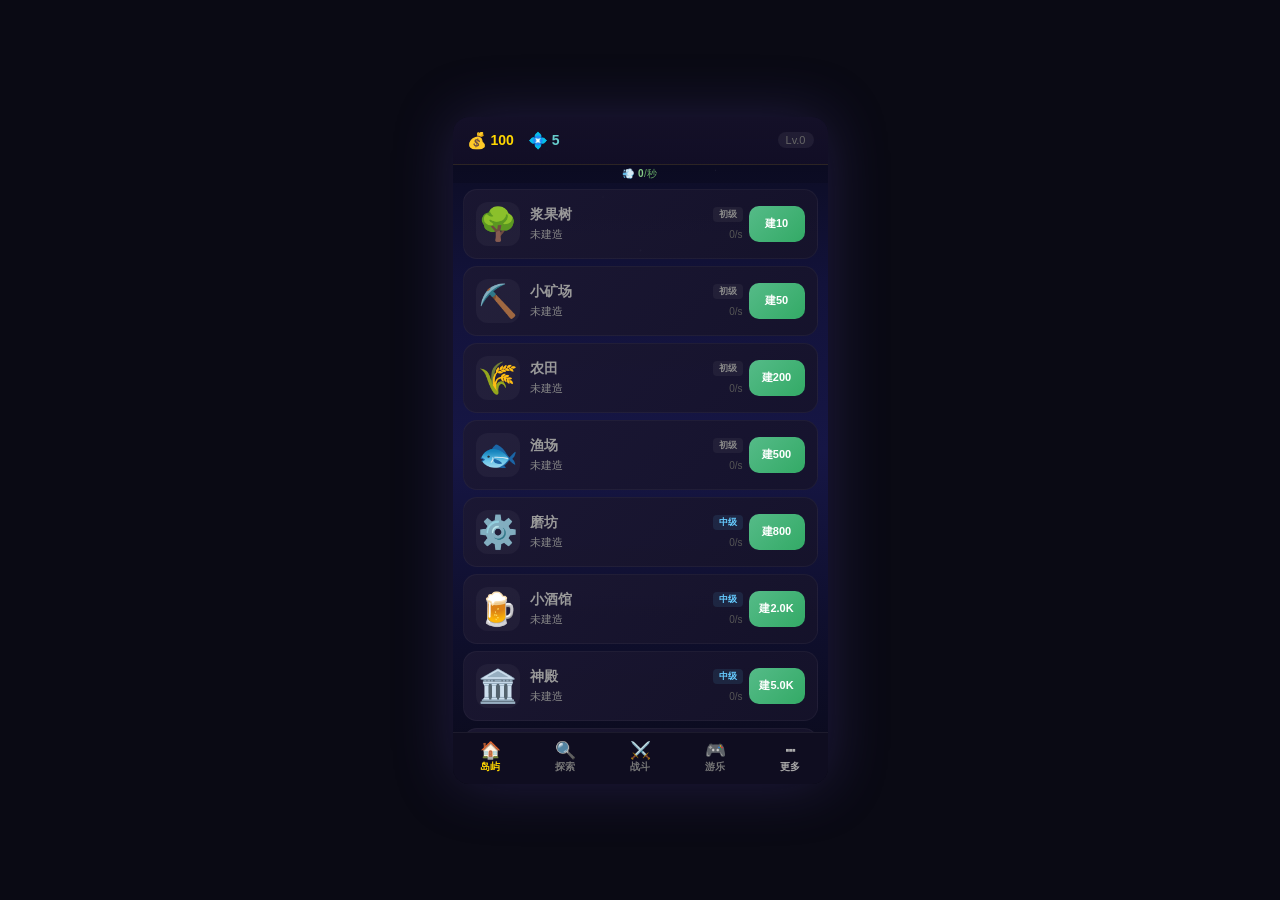
==== commit e412bbd2: "V5: 全新UI - 5Tab底部导航+更多菜单+星空背景+精致卡片" ====
--- a/index.html
+++ b/index.html
@@ -6,673 +6,682 @@
 <title>熊爪小岛</title>
 <style>
 *{margin:0;padding:0;box-sizing:border-box}
-body{background:#0d0d1a;display:flex;justify-content:center;align-items:center;height:100vh;overflow:hidden;font-family:"Microsoft YaHei",sans-serif}
-#game{width:375px;height:667px;position:relative;overflow:hidden;border-radius:14px;box-shadow:0 0 40px rgba(80,60,200,.3)}
-.bg{position:absolute;top:0;left:0;right:0;bottom:0;background:linear-gradient(180deg,#0a0a2a 0%,#141435 30%,#1a1a3e 60%,#0f0f28 100%);z-index:0}
-#top{z-index:10;position:absolute;top:0;left:0;right:0;height:56px;background:linear-gradient(180deg,rgba(30,20,50,.98),rgba(25,18,45,.95));display:flex;align-items:center;padding:0 10px;border-bottom:1px solid rgba(255,215,0,.15);gap:6px}
-#gld,#gms{color:#ffd700;font-size:15px;font-weight:bold;text-shadow:0 0 8px rgba(255,215,0,.3)}
-#gms{color:#6cf;font-size:13px}
-#btlvl{font-size:11px;color:#888;margin-left:auto}
-#rate{position:absolute;top:56px;left:0;right:0;text-align:center;color:#8a8;font-size:11px;z-index:10;background:rgba(10,10,42,.6)}
-#scroll{z-index:5;position:absolute;top:74px;bottom:68px;left:0;right:0;overflow-y:auto;padding:6px 8px;scroll-behavior:smooth}
+body{background:#0a0a14;display:flex;justify-content:center;align-items:center;height:100vh;overflow:hidden;font-family:"PingFang SC","Microsoft YaHei","Helvetica Neue",sans-serif}
+#game{width:375px;height:667px;position:relative;overflow:hidden;border-radius:16px;box-shadow:0 0 60px rgba(100,80,200,.25)}
+/* 星空背景 */
+.bg{position:absolute;top:0;left:0;right:0;bottom:0;background:linear-gradient(180deg,#0b0b1e 0%,#12123a 25%,#161645 50%,#0f0f2e 75%,#0a0a1a 100%);z-index:0}
+.bg::after{content:'';position:absolute;top:0;left:0;right:0;bottom:0;background:radial-gradient(1px 1px at 10% 15%, #fff3, transparent),radial-gradient(1px 1px at 25% 5%, #fff2, transparent),radial-gradient(1.5px 1.5px at 50% 20%, #fff4, transparent),radial-gradient(1px 1px at 70% 8%, #fff2, transparent),radial-gradient(1px 1px at 85% 18%, #fff3, transparent),radial-gradient(1.5px 1.5px at 15% 30%, #fff2, transparent),radial-gradient(1px 1px at 60% 35%, #fff1, transparent),radial-gradient(1px 1px at 40% 12%, #fff3, transparent),radial-gradient(1px 1px at 90% 25%, #fff2, transparent),radial-gradient(1.5px 1.5px at 30% 42%, #fff1, transparent);z-index:1}
+/* 顶栏 - 资源 */
+#top{z-index:10;position:absolute;top:0;left:0;right:0;height:48px;background:linear-gradient(180deg,rgba(20,16,40,.95) 0%,rgba(18,14,38,.9) 100%);display:flex;align-items:center;padding:0 14px;border-bottom:1px solid rgba(255,215,0,.1)}
+#top .res{display:flex;align-items:center;gap:14px;flex:1}
+#top .r{display:flex;align-items:center;gap:4px;font-size:14px;font-weight:700}
+#top .r.gold{color:#ffd700}
+#top .r.gem{color:#6cc}
+#top .r .ri{font-size:16px}
+#top .lv{font-size:11px;color:#666;background:rgba(255,255,255,.06);padding:2px 8px;border-radius:10px}
+/* 收入条 */
+#rate{z-index:10;position:absolute;top:48px;left:0;right:0;text-align:center;color:#6a6;font-size:10px;padding:2px 0;background:rgba(10,10,30,.5);letter-spacing:.5px}
+#rate b{color:#8c8}
+/* 滚动区 */
+#scroll{z-index:5;position:absolute;top:64px;bottom:52px;left:0;right:0;overflow-y:auto;padding:8px 10px;scroll-behavior:smooth;-webkit-overflow-scrolling:touch}
 #scroll::-webkit-scrollbar{width:0}
-#bottom{z-index:10;position:absolute;bottom:0;left:0;right:0;height:68px;background:linear-gradient(0deg,rgba(25,18,45,.98),rgba(30,20,50,.95));display:flex;justify-content:space-evenly;align-items:center;border-top:1px solid rgba(255,215,0,.15);flex-wrap:wrap;gap:1px;padding:2px 2px}
-.bbtn{padding:5px 2px;border-radius:8px;font-size:9px;font-weight:bold;cursor:pointer;border:none;color:#fff;transition:transform .15s,filter .15s;flex:1;min-width:40px;line-height:1.2}
-.bbtn:active{transform:scale(.92);filter:brightness(1.3)}
-.bbtn.e{background:linear-gradient(135deg,#3a8,#2a6)}
-.bbtn.c{background:linear-gradient(135deg,#48a,#369)}
-.bbtn.d{background:linear-gradient(135deg,#a3a,#825)}
-.bbtn.a{background:linear-gradient(135deg,#c84,#a63)}
-.bbtn.s{background:linear-gradient(135deg,#c84,#a63)}
-.bbtn.t{background:linear-gradient(135deg,#fc6,#c84)}
-.bbtn.f{background:linear-gradient(135deg,#e55,#933)}
-.bbtn.g{background:linear-gradient(135deg,#58b,#257)}
-.bbtn.h{background:linear-gradient(135deg,#e8a,#713)}
-.card{background:linear-gradient(135deg,rgba(45,35,70,.92),rgba(35,28,58,.92));border-radius:12px;padding:10px 12px;margin-bottom:6px;display:flex;align-items:center;border:1px solid rgba(255,255,255,.05);transition:transform .2s,box-shadow .2s}
-.card:active{transform:translateX(2px);box-shadow:0 2px 12px rgba(100,80,200,.15)}
-.card.lv0 .name{color:#aaa}
-.card .ico{font-size:26px;margin-right:8px;width:36px;text-align:center;filter:drop-shadow(0 0 4px rgba(255,200,50,.3));color-scheme:normal;font-family:'Segoe UI Emoji','Apple Color Emoji','Noto Color Emoji',sans-serif}
-.card .info{flex:1}
-.card .name{color:#ffd700;font-size:13px;font-weight:bold}
-.card .level{color:#999;font-size:10px}
-.card .rate{color:#8a8;font-size:9px}
-.card .act{padding:6px 0;width:56px;border-radius:7px;font-size:10px;font-weight:bold;cursor:pointer;border:none;color:#fff;text-align:center}
-.card .act:active{transform:scale(.93)}
-.act.build{background:linear-gradient(135deg,#5a8,#3a6)}
-.act.max{background:#333;color:#666;cursor:default}
-.overlay{position:absolute;top:0;left:0;right:0;bottom:0;background:rgba(0,0,0,.65);display:none;justify-content:center;align-items:center;z-index:100}
+/* 底部导航 */
+#bottom{z-index:10;position:absolute;bottom:0;left:0;right:0;height:52px;background:rgba(16,14,32,.98);display:flex;justify-content:space-around;align-items:center;border-top:1px solid rgba(255,255,255,.06)}
+.nav-btn{display:flex;flex-direction:column;align-items:center;justify-content:center;gap:1px;width:52px;height:44px;border-radius:10px;font-size:10px;font-weight:600;cursor:pointer;border:none;color:#777;background:transparent;transition:all .2s}
+.nav-btn:active{transform:scale(.9);background:rgba(255,255,255,.05)}
+.nav-btn .ni{font-size:17px;line-height:1}
+.nav-btn.active{color:#ffd700}
+.nav-btn.more-btn{color:#aaa}
+/* 更多菜单浮层 */
+#more-menu{position:absolute;bottom:58px;right:8px;background:rgba(20,18,40,.98);border-radius:14px;padding:8px;display:none;z-index:80;border:1px solid rgba(255,215,0,.15);box-shadow:0 4px 24px rgba(0,0,0,.5);min-width:140px}
+#more-menu .mm-item{display:flex;align-items:center;gap:8px;padding:10px 14px;border-radius:10px;font-size:13px;color:#bbb;cursor:pointer;border:none;background:transparent;width:100%;text-align:left;transition:background .15s}
+#more-menu .mm-item:active{background:rgba(255,255,255,.08)}
+#more-menu .mm-item .mmi{font-size:18px}
+/* 建筑卡片 */
+.card{background:linear-gradient(135deg,rgba(28,24,50,.88),rgba(22,19,42,.88));border-radius:14px;padding:12px;margin-bottom:7px;display:flex;align-items:center;border:1px solid rgba(255,255,255,.04);transition:transform .15s,box-shadow .15s;cursor:default}
+.card:active{transform:scale(.98);box-shadow:0 2px 16px rgba(100,80,200,.1)}
+.card .ico{font-size:32px;margin-right:10px;width:44px;height:44px;display:flex;align-items:center;justify-content:center;background:rgba(255,255,255,.04);border-radius:12px;font-family:'Segoe UI Emoji','Apple Color Emoji','Noto Color Emoji',sans-serif}
+.card .info{flex:1;min-width:0}
+.card .toprow{display:flex;align-items:center;justify-content:space-between;margin-bottom:3px}
+.card .name{color:#e0d8f0;font-size:14px;font-weight:700}
+.card .tier{font-size:9px;padding:1px 6px;border-radius:4px;font-weight:600}
+.card .tier.t1{color:#888;background:rgba(136,136,136,.1)}
+.card .tier.t2{color:#6cf;background:rgba(102,204,255,.1)}
+.card .tier.t3{color:#ffd700;background:rgba(255,215,0,.1)}
+.card .subrow{display:flex;align-items:center;justify-content:space-between}
+.card .level{color:#888;font-size:11px}
+.card .rate{color:#6a6;font-size:10px}
+.card .act{width:56px;height:36px;border-radius:10px;font-size:11px;font-weight:700;cursor:pointer;border:none;color:#fff;transition:all .15s;margin-left:6px}
+.card .act:active{transform:scale(.92)}
+.act.build{background:linear-gradient(135deg,#5b8,#3a6)}
+.act.max{background:#222;color:#555;cursor:default}
+.card.lv0 .name{color:#999}
+.card.lv0 .rate{color:#555}
+/* 弹窗 */
+.overlay{position:absolute;top:0;left:0;right:0;bottom:0;background:rgba(0,0,0,.6);display:none;justify-content:center;align-items:center;z-index:100}
 .overlay.show{display:flex}
-.popup{background:linear-gradient(180deg,#2a2a4e,#222242);border-radius:16px;padding:22px 20px;text-align:center;max-width:290px;width:90%;box-shadow:0 8px 40px rgba(0,0,0,.5);border:1px solid rgba(255,215,0,.15);animation:popIn .25s ease-out}
+.popup{background:linear-gradient(180deg,#252550,#1c1c40);border-radius:18px;padding:28px 24px;text-align:center;max-width:300px;width:90%;box-shadow:0 12px 48px rgba(0,0,0,.5);border:1px solid rgba(255,215,0,.12);animation:popIn .25s ease-out}
 @keyframes popIn{0%{transform:scale(.85);opacity:0}100%{transform:scale(1);opacity:1}}
-.popup .pt{font-size:20px;color:#ffd700;margin-bottom:8px}
-.popup .pd{color:#bbb;font-size:13px;margin-bottom:16px;white-space:pre-line;line-height:1.5}
-.popup .pb{display:flex;gap:8px;justify-content:center}
-.pbtn{padding:8px 24px;border-radius:10px;font-size:14px;font-weight:bold;border:none;color:#fff;cursor:pointer;transition:transform .15s}
-.pbtn:active{transform:scale(.94)}
-.pbtn.ok{background:linear-gradient(135deg,#5a8,#3a6)}
-.pbtn.cancel{background:linear-gradient(135deg,#855,#633)}
-.panel{position:absolute;top:0;left:0;right:0;bottom:0;background:linear-gradient(180deg,#0a0a2a,#141435);display:none;z-index:50;overflow-y:auto;padding:20px 12px}
-.panel .ptitle{text-align:center;color:#ffd700;font-size:20px;font-weight:bold;margin-bottom:4px}
-.panel .psub{text-align:center;color:#888;font-size:12px;margin-bottom:14px}
-.pitem{background:rgba(40,30,65,.7);border-radius:10px;padding:12px 14px;margin-bottom:6px;border:1px solid rgba(255,255,255,.04)}
-.pitem .pi{font-size:22px;margin-right:10px}
+.popup .pt{font-size:20px;color:#ffd700;margin-bottom:10px;font-weight:700}
+.popup .pd{color:#bbb;font-size:14px;margin-bottom:20px;white-space:pre-line;line-height:1.6}
+.popup .pb{display:flex;gap:10px;justify-content:center}
+.pbtn{padding:10px 26px;border-radius:12px;font-size:14px;font-weight:700;border:none;color:#fff;cursor:pointer;transition:all .15s}
+.pbtn:active{transform:scale(.94);filter:brightness(1.2)}
+.pbtn.ok{background:linear-gradient(135deg,#5b8,#3a6)}
+.pbtn.cancel{background:linear-gradient(135deg,#755,#533)}
+/* 全屏面板 */
+.panel{position:absolute;top:0;left:0;right:0;bottom:0;background:linear-gradient(180deg,#0b0b1e,#161645);display:none;z-index:50;overflow-y:auto;padding:16px 14px 70px;-webkit-overflow-scrolling:touch}
+.panel::-webkit-scrollbar{width:0}
+.panel .ptitle{text-align:center;color:#ffd700;font-size:20px;font-weight:700;margin-bottom:4px;padding-top:8px}
+.panel .psub{text-align:center;color:#777;font-size:12px;margin-bottom:14px}
+.panel .close-bar{position:sticky;bottom:0;text-align:center;padding:16px 0 8px;background:linear-gradient(0deg,rgba(11,11,30,1),rgba(11,11,30,0))}
+.pitem{background:rgba(28,24,50,.7);border-radius:12px;padding:12px 14px;margin-bottom:6px;border:1px solid rgba(255,255,255,.04)}
 .pitem.flex{display:flex;align-items:center}
-.pitem .ptx{flex:1}
-.pitem .pn{font-size:14px;font-weight:bold}
-.pitem .pd{font-size:10px;color:#777;margin-top:2px}
-.pitem .pr{color:#c84;font-size:12px;font-weight:bold;min-width:50px;text-align:right}
-.pitem.locked .pn{color:#555}
+.pitem .pi{font-size:24px;margin-right:10px;flex-shrink:0}
+.pitem .ptx{flex:1;min-width:0}
+.pitem .pn{font-size:14px;font-weight:700}
+.pitem .pd{font-size:11px;color:#777;margin-top:2px}
+.pitem .pr{color:#c84;font-size:12px;font-weight:700;text-align:right;flex-shrink:0}
+.pitem.locked .pn{color:#666}
 .pitem.found .pn{color:#ffd700}
+/* 商城 */
+.shop-card{background:rgba(28,24,50,.85);border-radius:12px;padding:12px 14px;margin-bottom:6px;display:flex;align-items:center;border:1px solid rgba(255,215,0,.08)}
+.shop-card .si{font-size:28px;margin-right:10px}
+.shop-card .si2{flex:1}
+.shop-card .sn{color:#ffd700;font-size:13px;font-weight:700}
+.shop-card .sd{color:#999;font-size:10px;margin-top:2px}
+.shop-card .sbtn{padding:8px 16px;border-radius:10px;font-size:12px;font-weight:700;cursor:pointer;border:none;color:#fff;background:linear-gradient(135deg,#c84,#a63)}
+/* 月卡 */
+#mcard{background:linear-gradient(135deg,rgba(200,130,60,.15),rgba(160,100,40,.1));border:1px solid rgba(255,180,60,.2);border-radius:14px;padding:16px;margin-bottom:10px;text-align:center}
+#mcard .mt{font-size:17px;color:#fc6;font-weight:700}
+#mcard .md{color:#aaa;font-size:11px;margin:4px 0}
+#mcard .mb{color:#ffd700;font-size:22px;font-weight:700;margin:8px 0}
+#mcard .mbtn{padding:10px 28px;border-radius:12px;font-size:14px;font-weight:700;cursor:pointer;border:none;color:#fff;background:linear-gradient(135deg,#c84,#a63)}
+#mcard.active{border-color:rgba(100,200,100,.3);background:rgba(40,80,40,.15)}
+#mcard.active .mt{color:#8b8}
+/* 战斗 */
+#battle-overlay{position:absolute;top:0;left:0;right:0;bottom:0;background:rgba(0,0,0,.88);display:none;z-index:150;padding:24px 16px;justify-content:center;align-items:center}
+#battle-ui{text-align:center;color:#fff;width:100%}
+#battle-ui .btitle{font-size:22px;color:#ff6347;font-weight:700;margin-bottom:10px}
+#battle-ui .bhp{display:flex;align-items:center;justify-content:center;gap:8px;margin:14px 0}
+#battle-ui .bhp-bar{width:180px;height:8px;background:#333;border-radius:4px;overflow:hidden}
+#battle-ui .bhp-fill{height:100%;background:#e55;transition:width .3s}
+#battle-ui .bhp-fill.me{background:#4a8}
+#battle-ui .blog{max-height:160px;overflow-y:auto;font-size:12px;color:#aaa;margin:12px 0;text-align:left;padding:10px;background:rgba(0,0,0,.3);border-radius:10px}
+#battle-ui .bbtn-area{display:flex;gap:10px;justify-content:center;flex-wrap:wrap;margin-top:8px}
+/* 小游戏 */
+#minigame-overlay{position:absolute;top:0;left:0;right:0;bottom:0;background:rgba(0,0,0,.88);display:none;z-index:150;padding:20px;justify-content:center;align-items:center}
+#mg-ui{text-align:center;color:#fff;width:100%}
+#mg-ui .mgtitle{font-size:22px;color:#ffd700;font-weight:700;margin-bottom:6px}
+#mg-ui .mginfo{color:#aaa;font-size:13px;margin-bottom:12px}
+#mg-ui .mg-area{position:relative;background:rgba(0,0,0,.4);border-radius:16px;height:280px;margin:10px 0;overflow:hidden}
+#mg-ui .mg-hit{position:absolute;width:54px;height:54px;border-radius:50%;background:rgba(255,200,50,.25);border:2px solid #ffd700;cursor:pointer;animation:mgPop .75s ease-out forwards}
+#mg-ui .mg-hit.fast{animation:mgPop .45s ease-out forwards}
+@keyframes mgPop{0%{transform:scale(0)}70%{transform:scale(1.1)}100%{transform:scale(0)}}
+#mg-ui .mg-score{font-size:36px;color:#ffd700;font-weight:700;margin:8px 0}
+#mg-ui .mg-timer{color:#e55;font-size:20px;font-weight:700}
+/* 钓鱼 */
+#fish-area{height:140px;position:relative;background:linear-gradient(180deg,#1a3050,#0a1a30);border-radius:12px;margin:10px 0}
+#fish-area .fish-target{position:absolute;width:32px;height:32px;display:flex;align-items:center;justify-content:center;font-size:28px;left:50%;transform:translateX(-50%);transition:top .3s}
+#fish-area .fish-zone{position:absolute;width:80px;height:3px;background:#6cf;left:50%;transform:translateX(-50%);border-radius:2px;transition:top .2s;box-shadow:0 0 8px #6cf}
+.fish-result{text-align:center;color:#ffd700;font-size:14px;font-weight:700;min-height:20px}
+/* 随机事件 */
+#evpop{position:absolute;top:50%;left:50%;transform:translate(-50%,-50%);background:linear-gradient(180deg,#2a2a4e,#1c1c3e);border:2px solid rgba(255,215,0,.5);border-radius:18px;padding:24px 20px;text-align:center;color:#fff;z-index:90;display:none;width:290px;animation:popIn .3s ease-out;box-shadow:0 0 40px rgba(255,200,0,.15)}
+#evpop .evicon{font-size:56px;margin-bottom:8px}
+#evpop .evtitle{font-size:18px;color:#ffd700;font-weight:700;margin-bottom:8px}
+#evpop .evdesc{font-size:13px;color:#bbb;margin-bottom:16px;line-height:1.6}
+#evpop .evbtn{padding:10px 36px;border-radius:12px;font-size:14px;font-weight:700;cursor:pointer;border:none;color:#fff;background:linear-gradient(135deg,#5b8,#3a6)}
+/* 合成/伙伴/排行 */
+.recipe-item{background:rgba(28,24,50,.7);border-radius:12px;padding:10px 14px;margin-bottom:6px;display:flex;align-items:center}
+.recipe-item .ri{font-size:26px;margin-right:10px}
+.recipe-item .rtx{flex:1}
+.recipe-item .rn{color:#ffd700;font-size:13px;font-weight:700}
+.recipe-item .rd{color:#888;font-size:10px}
+.recipe-item .rbtn{padding:6px 14px;border-radius:8px;font-size:11px;font-weight:700;cursor:pointer;border:none;color:#fff;background:linear-gradient(135deg,#96c,#74a)}
+.recipe-item .rbtn:active{transform:scale(.94)}
+.rbtn.disabled{background:#333;color:#555;cursor:not-allowed}
+.lb-item{background:rgba(28,24,50,.7);border-radius:10px;padding:10px 14px;margin-bottom:4px;display:flex;align-items:center}
+.lb-rank{font-size:18px;color:#ffd700;width:30px;font-weight:700}
+.lb-name{flex:1;font-size:14px;color:#ddd}
+.lb-gold{font-size:12px;color:#fc6}
+/* 宝箱/离线 */
+#chest-overlay{position:absolute;top:0;left:0;right:0;bottom:0;background:rgba(0,0,0,.75);display:none;justify-content:center;align-items:center;z-index:200}
+.ccont{text-align:center;animation:popIn .3s ease-out}
+.cchest{font-size:72px;animation:bounce .5s ease-in-out infinite alternate}
+@keyframes bounce{0%{transform:scale(1) translateY(0)}100%{transform:scale(1.08) translateY(-8px)}}
+.cres{color:#ffd700;font-size:22px;font-weight:700;margin:10px 0}
+.cbtn{padding:10px 28px;border-radius:12px;font-size:14px;font-weight:700;cursor:pointer;border:none;color:#fff;background:linear-gradient(135deg,#5b8,#3a6);margin-top:6px}
+#offline{z-index:70;position:absolute;top:0;left:0;right:0;bottom:0;display:none;justify-content:center;align-items:center;background:rgba(0,0,0,.85)}
+#offline .om{background:linear-gradient(180deg,#1c1c3e,#161638);border-radius:18px;padding:28px;text-align:center;max-width:280px;border:1px solid rgba(255,215,0,.15)}
+#offline .ot{font-size:18px;color:#ffd700;margin-bottom:8px}
+#offline .oe{font-size:30px;color:#ffd700;font-weight:700;margin:12px 0}
+#offline .obtn{padding:10px 28px;border-radius:12px;font-size:14px;font-weight:700;border:none;cursor:pointer;margin:5px;color:#fff}
+#offline .obtn.ok{background:linear-gradient(135deg,#5b8,#3a6)}
+#offline .obtn.dbl{background:linear-gradient(135deg,#c84,#a63);box-shadow:0 0 12px rgba(255,160,40,.3)}
+/* 每日任务进度 */
 .daily-bar{width:100%;height:5px;background:#333;border-radius:3px;margin-top:4px;overflow:hidden}
 .daily-fill{height:100%;border-radius:3px;background:linear-gradient(90deg,#4a8,#6cf);transition:width .3s}
 .daily-done .pn{color:#8b8!important}
-.shop-card{background:rgba(30,25,60,.95);border-radius:12px;padding:12px;margin-bottom:6px;display:flex;align-items:center;border:1px solid rgba(255,215,0,.08)}
-.shop-card .si{font-size:24px;margin-right:10px}
-.shop-card .si2{flex:1}
-.shop-card .sn{color:#ffd700;font-size:13px;font-weight:bold}
-.shop-card .sd{color:#999;font-size:10px}
-.shop-card .sbtn{padding:6px 14px;border-radius:8px;font-size:12px;font-weight:bold;cursor:pointer;border:none;color:#fff;background:linear-gradient(135deg,#c84,#a63)}
-.shop-card .sbtn:active{transform:scale(.94)}
-#mcard{background:linear-gradient(135deg,rgba(200,130,60,.2),rgba(160,100,40,.15));border:1px solid rgba(255,180,60,.3);border-radius:12px;padding:14px;margin-bottom:8px;text-align:center}
-#mcard .mt{font-size:16px;color:#fc6;font-weight:bold}
-#mcard .md{color:#bbb;font-size:11px;margin:4px 0}
-#mcard .mb{color:#ffd700;font-size:22px;font-weight:bold;margin:6px 0}
-#mcard .mbtn{padding:8px 24px;border-radius:10px;font-size:14px;font-weight:bold;cursor:pointer;border:none;color:#fff;background:linear-gradient(135deg,#c84,#a63)}
-#mcard.active{border-color:rgba(100,200,100,.4);background:rgba(40,80,40,.2)}
-#mcard.active .mt{color:#8b8}
-#chest-overlay{position:absolute;top:0;left:0;right:0;bottom:0;background:rgba(0,0,0,.7);display:none;justify-content:center;align-items:center;z-index:200}
-.ccont{text-align:center;animation:popIn .3s ease-out}
-.cchest{font-size:70px;animation:bounce .6s ease-in-out infinite alternate}
-@keyframes bounce{0%{transform:scale(1) translateY(0)}100%{transform:scale(1.1) translateY(-10px)}}
-.cres{color:#ffd700;font-size:20px;font-weight:bold;margin:10px 0}
-.cbtn{padding:10px 30px;border-radius:10px;font-size:14px;font-weight:bold;cursor:pointer;border:none;color:#fff;background:linear-gradient(135deg,#5a8,#3a6);margin-top:6px}
-#offline{z-index:70;position:absolute;top:0;left:0;right:0;bottom:0;display:none;justify-content:center;align-items:center;background:rgba(0,0,0,.8)}
-#offline .om{background:linear-gradient(180deg,#1a1a3e,#141435);border-radius:16px;padding:24px;text-align:center;max-width:270px;border:1px solid rgba(255,215,0,.2)}
-#offline .ot{font-size:18px;color:#ffd700;margin-bottom:6px}
-#offline .oe{font-size:28px;color:#ffd700;font-weight:bold;margin:10px 0}
-#offline .obtn{padding:10px 30px;border-radius:10px;font-size:14px;font-weight:bold;border:none;cursor:pointer;margin:4px;color:#fff}
-#offline .obtn.ok{background:linear-gradient(135deg,#5a8,#3a6)}
-#offline .obtn.dbl{background:linear-gradient(135deg,#c84,#a63);animation:pulse 1.5s ease-in-out infinite}
-@keyframes pulse{0%,100%{box-shadow:0 0 0 0 rgba(200,130,60,.4)}50%{box-shadow:0 0 0 12px rgba(200,130,60,0)}}
-/* 战斗面板 */
-#battle-overlay{position:absolute;top:0;left:0;right:0;bottom:0;background:rgba(0,0,0,.85);display:none;z-index:150;padding:20px}
-#battle-ui{text-align:center;color:#fff}
-#battle-ui .btitle{font-size:20px;color:#ff6347;font-weight:bold;margin-bottom:12px}
-#battle-ui .bhp{display:flex;align-items:center;justify-content:center;gap:8px;margin:10px 0}
-#battle-ui .bhp-bar{width:200px;height:10px;background:#333;border-radius:5px;overflow:hidden}
-#battle-ui .bhp-fill{height:100%;background:#e55;transition:width .3s}
-#battle-ui .bhp-fill.me{background:#4a8}
-#battle-ui .blog{max-height:200px;overflow-y:auto;font-size:12px;color:#aaa;margin:12px 0;text-align:left;padding:8px;background:rgba(0,0,0,.3);border-radius:8px}
-#battle-ui .bbtn-area{display:flex;gap:10px;justify-content:center;flex-wrap:wrap}
-#battle-ui .btla{font-size:12px;color:#888}
-/* 小游戏 */
-#minigame-overlay{position:absolute;top:0;left:0;right:0;bottom:0;background:rgba(0,0,0,.85);display:none;z-index:150;padding:20px}
-#mg-ui{text-align:center;color:#fff;height:100%;display:flex;flex-direction:column;justify-content:center}
-#mg-ui .mgtitle{font-size:22px;color:#ffd700;font-weight:bold;margin-bottom:8px}
-#mg-ui .mginfo{color:#aaa;font-size:13px;margin-bottom:16px}
-#mg-ui .mg-area{flex:1;position:relative;background:rgba(0,0,0,.3);border-radius:16px;margin:10px 0;overflow:hidden}
-#mg-ui .mg-hit{position:absolute;width:60px;height:60px;border-radius:50%;background:rgba(255,215,0,.3);border:2px solid #ffd700;cursor:pointer;transition:transform .1s;animation:mgPop .8s ease-out forwards}
-#mg-ui .mg-hit.fast{animation:mgPop .5s ease-out forwards}
-#mg-ui .mg-hit:active{transform:scale(1.3);background:rgba(255,100,0,.5)}
-@keyframes mgPop{0%{transform:scale(0)}80%{transform:scale(1)}100%{transform:scale(0)}}
-#mg-ui .mg-score{font-size:32px;color:#ffd700;font-weight:bold;margin:8px 0}
-#mg-ui .mg-timer{color:#e55;font-size:18px;font-weight:bold}
-/* 钓鱼 */
-#fish-area{height:150px;position:relative;background:linear-gradient(180deg,#1a3a5a,#0a2a4a);border-radius:12px;margin:10px 0}
-#fish-area .fish-target{position:absolute;width:40px;height:40px;background:url('data:image/svg+xml,<svg xmlns="http://www.w3.org/2000/svg" viewBox="0 0 40 40"><text y="30" font-size="30">🎣</text></svg>') center/contain;left:50%;transform:translateX(-50%);transition:top .3s}
-#fish-area .fish-zone{position:absolute;width:80px;height:4px;background:#6cf;left:50%;transform:translateX(-50%);border-radius:2px;transition:top .2s}
-#fish-area .fish-result{text-align:center;color:#ffd700;font-size:14px;font-weight:bold}
-/* 事件通知 */
-#evpop{position:absolute;top:50%;left:50%;transform:translate(-50%,-50%);background:linear-gradient(180deg,#333,#222);border:2px solid #ffd700;border-radius:16px;padding:20px;text-align:center;color:#fff;z-index:90;display:none;width:280px;animation:popIn .3s ease-out;box-shadow:0 0 30px rgba(255,200,0,.2)}
-#evpop .evicon{font-size:50px;margin-bottom:8px}
-#evpop .evtitle{font-size:18px;color:#ffd700;font-weight:bold;margin-bottom:6px}
-#evpop .evdesc{font-size:12px;color:#bbb;margin-bottom:14px;line-height:1.5}
-#evpop .evbtn{padding:10px 30px;border-radius:10px;font-size:14px;font-weight:bold;cursor:pointer;border:none;color:#fff;background:linear-gradient(135deg,#5a8,#3a6)}
-/* 合成 */
-.recipe-item{background:rgba(40,30,65,.7);border-radius:10px;padding:10px 14px;margin-bottom:6px;display:flex;align-items:center}
-.recipe-item .ri{font-size:24px;margin-right:10px}
-.recipe-item .rtx{flex:1}
-.recipe-item .rn{color:#ffd700;font-size:13px;font-weight:bold}
-.recipe-item .rd{color:#888;font-size:10px}
-.recipe-item .rbtn{padding:6px 14px;border-radius:8px;font-size:11px;font-weight:bold;cursor:pointer;border:none;color:#fff;background:linear-gradient(135deg,#a6c,#84a)}
-.rbtn.disabled{background:#333;color:#666;cursor:not-allowed}
-/* 排行榜 */
-.lb-item{background:rgba(30,25,60,.85);border-radius:8px;padding:10px 14px;margin-bottom:4px;display:flex;align-items:center}
-.lb-rank{font-size:18px;color:#ffd700;width:30px;font-weight:bold}
-.lb-name{flex:1;font-size:14px;color:#ddd}
-.lb-gold{font-size:12px;color:#fc6}
-.fly{position:absolute;left:50%;transform:translateX(-50%);color:#ffd700;font-size:16px;font-weight:bold;pointer-events:none;animation:flyUp 1.2s forwards;z-index:200}
-@keyframes flyUp{0%{opacity:1;bottom:180px}100%{opacity:0;bottom:320px}}
-/* 页面指示器 */
-.tabs{display:flex;gap:2px;margin-bottom:8px;flex-wrap:wrap}
-.tab{padding:4px 10px;border-radius:6px;font-size:11px;cursor:pointer;border:1px solid rgba(255,255,255,.1);background:rgba(40,30,65,.5);color:#888}
-.tab.active{background:rgba(100,80,180,.4);color:#ffd700;border-color:rgba(255,215,0,.3)}
+/* 飘字 */
+.fly{position:absolute;left:50%;transform:translateX(-50%);color:#ffd700;font-size:18px;font-weight:700;pointer-events:none;animation:flyUp 1.3s forwards;z-index:200;text-shadow:0 0 8px rgba(255,200,0,.5)}
+@keyframes flyUp{0%{opacity:1;bottom:180px}100%{opacity:0;bottom:360px}}
+/* 通用面板tab */
+.tab-bar{display:flex;gap:4px;margin-bottom:12px;flex-wrap:wrap}
+.tab-chip{padding:4px 12px;border-radius:8px;font-size:11px;cursor:pointer;border:1px solid rgba(255,255,255,.1);background:rgba(30,24,55,.6);color:#888;transition:all .15s}
+.tab-chip.active{background:rgba(100,60,180,.4);color:#ffd700;border-color:rgba(255,215,0,.25)}
 </style>
 </head>
 <body>
 <div id="game">
   <div class="bg"></div>
-  <div id="top"><span id="gld">💰 100</span><span id="gms">💠 5</span><span id="btlvl"></span></div>
-  <div id="rate">💰 0/s</div>
+  <div id="top">
+    <div class="res"><span class="r gold"><span class="ri">💰</span><span id="gld">100</span></span><span class="r gem"><span class="ri">💠</span><span id="gms">5</span></span></div>
+    <span class="lv" id="btlvl">Lv.0</span>
+  </div>
+  <div id="rate">💨 <b id="rateval">0</b>/秒</div>
   <div id="scroll"></div>
   <div id="bottom">
-    <button class="bbtn e" id="btexp">🔍<br>探索</button>
-    <button class="bbtn f" id="btbat">⚔️<br>战斗</button>
-    <button class="bbtn g" id="btplay">🎮<br>小游戏</button>
-    <button class="bbtn h" id="btsyn">🔮<br>合成</button>
-    <button class="bbtn c" id="btcol">📖<br>图鉴</button>
-    <button class="bbtn d" id="btach">🏆<br>成就</button>
-    <button class="bbtn a" id="btad">📺<br>广告</button>
-    <button class="bbtn s" id="btshop">💎<br>商城</button>
-    <button class="bbtn t" id="btdaily">📋<br>每日</button>
+    <button class="nav-btn active" data-tab="home"><span class="ni">🏠</span>岛屿</button>
+    <button class="nav-btn" data-tab="explore"><span class="ni">🔍</span>探索</button>
+    <button class="nav-btn" data-tab="battle"><span class="ni">⚔️</span>战斗</button>
+    <button class="nav-btn" data-tab="game"><span class="ni">🎮</span>游乐</button>
+    <button class="nav-btn more-btn" id="more-btn"><span class="ni">⋯</span>更多</button>
+  </div>
+  <div id="more-menu">
+    <button class="mm-item" data-action="synth"><span class="mmi">🔮</span>合成工坊</button>
+    <button class="mm-item" data-action="pet"><span class="mmi">🐾</span>伙伴之家</button>
+    <button class="mm-item" data-action="col"><span class="mmi">📖</span>收集图鉴</button>
+    <button class="mm-item" data-action="ach"><span class="mmi">🏆</span>成就殿堂</button>
+    <button class="mm-item" data-action="lb"><span class="mmi">🏅</span>排行榜</button>
+    <button class="mm-item" data-action="daily"><span class="mmi">📋</span>每日任务</button>
+    <button class="mm-item" data-action="shop"><span class="mmi">💎</span>宝石商城</button>
+    <button class="mm-item" data-action="ad"><span class="mmi">📺</span>观看广告</button>
   </div>
   <div id="evpop"><div class="evicon"></div><div class="evtitle"></div><div class="evdesc"></div><button class="evbtn">确认</button></div>
   <div class="overlay" id="ol"><div class="popup"><div class="pt" id="pt"></div><div class="pd" id="pd"></div><div class="pb"><button class="pbtn ok" id="pok">确认</button><button class="pbtn cancel" id="pca">取消</button></div></div></div>
-  <div class="panel" id="colpanel"><div class="ptitle">📖 图鉴收集</div><div class="psub" id="cc"></div><div id="clist"></div><div style="text-align:center;padding:20px"><button class="pbtn cancel" id="ccb">关闭</button></div></div>
-  <div class="panel" id="achieve"><div class="ptitle">🏆 成就</div><div id="alist"></div><div style="text-align:center;padding:20px"><button class="pbtn cancel" id="acb">关闭</button></div></div>
-  <div class="panel" id="shoppanel" style="z-index:51"><div class="ptitle">💎 宝石商城</div><div class="psub">当前 💠 <span id="shopgems">5</span></div><div id="mcard"><div class="mt">👑 黄金月卡</div><div class="md">每日领取 💰10万 + 💠3 + 广告自动跳过</div><div class="mb">30元/30天</div><button class="mbtn" id="mcardbtn">购买月卡</button></div><div id="shoplist"></div><div style="text-align:center;padding:10px"><button class="pbtn cancel" id="scb">关闭</button></div></div>
-  <div class="panel" id="dailypanel" style="z-index:51"><div class="ptitle">📋 每日任务</div><div id="dlist"></div><div style="text-align:center;padding:10px"><button class="pbtn cancel" id="dcb">关闭</button></div></div>
-  <div class="panel" id="synpanel" style="z-index:51"><div class="ptitle">🔮 合成工坊</div><div class="psub">用收集品合成新物品</div><div id="slist"></div><div style="text-align:center;padding:10px"><button class="pbtn cancel" id="snb">关闭</button></div></div>
-  <div class="panel" id="petpanel" style="z-index:51"><div class="ptitle">🐾 伙伴之家</div><div class="psub">招募伙伴助战 · 当前战力 <span id="petpow">0</span></div><div id="petlist"></div><div style="text-align:center;padding:10px"><button class="pbtn cancel" id="peb">关闭</button></div></div>
-  <div class="panel" id="lbpanel" style="z-index:51"><div class="ptitle">🏆 排行榜</div><div class="psub">看看你和顶级岛主的差距</div><div id="lblist"></div><div style="text-align:center;padding:10px"><button class="pbtn cancel" id="lbb">关闭</button></div></div>
+  <div class="panel" id="colpanel"><div class="ptitle">📖 收集图鉴</div><div class="psub" id="cc"></div><div id="clist"></div><div class="close-bar"><button class="pbtn cancel" id="ccb">关闭</button></div></div>
+  <div class="panel" id="achieve"><div class="ptitle">🏆 成就殿堂</div><div id="alist"></div><div class="close-bar"><button class="pbtn cancel" id="acb">关闭</button></div></div>
+  <div class="panel" id="shoppanel"><div class="ptitle">💎 宝石商城</div><div class="psub">💠 <span id="shopgems">5</span></div><div id="mcard"><div class="mt">👑 黄金月卡</div><div class="md">每日 💰10万 + 💠3 · 广告跳过</div><div class="mb">¥30/30天</div><button class="mbtn" id="mcardbtn">购买月卡</button></div><div id="shoplist"></div><div class="close-bar"><button class="pbtn cancel" id="scb">关闭</button></div></div>
+  <div class="panel" id="dailypanel"><div class="ptitle">📋 每日任务</div><div id="dlist"></div><div class="close-bar"><button class="pbtn cancel" id="dcb">关闭</button></div></div>
+  <div class="panel" id="synpanel"><div class="ptitle">🔮 合成工坊</div><div class="psub">用收集品合成新物品</div><div id="slist"></div><div class="close-bar"><button class="pbtn cancel" id="snb">关闭</button></div></div>
+  <div class="panel" id="petpanel"><div class="ptitle">🐾 伙伴之家</div><div class="psub">⚡ 战斗力 <span id="petpow">0</span></div><div id="petlist"></div><div class="close-bar"><button class="pbtn cancel" id="peb">关闭</button></div></div>
+  <div class="panel" id="lbpanel"><div class="ptitle">🏅 排行榜</div><div class="psub">财富排名</div><div id="lblist"></div><div class="close-bar"><button class="pbtn cancel" id="lbb">关闭</button></div></div>
   <div id="battle-overlay"><div id="battle-ui"></div></div>
   <div id="minigame-overlay"><div id="mg-ui"></div></div>
-  <div id="chest-overlay"><div class="ccont"><div class="cchest">🎁</div><div class="cres" id="chestResult"></div><button class="cbtn" id="chestClose">📺 双倍领取</button><button class="cbtn" style="background:#855;margin-top:4px;padding:8px 24px;font-size:13px" id="chestSkip">跳过</button></div></div>
-  <div id="offline"><div class="om"><div class="ot">🌙 你离开了</div><div class="oe" id="oam"></div><div class="ot" id="otm"></div><button class="obtn ok" id="oc1">💰 领取</button><button class="obtn dbl" id="oc2">📺 双倍领取</button></div></div>
+  <div id="chest-overlay"><div class="ccont"><div class="cchest">🎁</div><div class="cres" id="chestResult"></div><button class="cbtn" id="chestClose">📺 双倍领取</button><button class="cbtn" style="background:#644;margin-top:4px;padding:8px 20px;font-size:12px" id="chestSkip">跳过</button></div></div>
+  <div id="offline"><div class="om"><div class="ot">🌙 你离开了</div><div class="oe" id="oam"></div><div class="ot" id="otm"></div><button class="obtn ok" id="oc1">💰 领取</button><button class="obtn dbl" id="oc2">📺 双倍</button></div></div>
 </div>
 <script src="data.js"></script><script>
+"use strict";
 // ==================== 存档系统 ====================
 let S=JSON.parse(localStorage.getItem('xzd4')||'{"gold":100,"gems":5,"lvs":{},"found":[],"ach":[],"last":0,"daily":{},"today":"","adx2":0,"cardEnd":0,"noads":false,"pets":[],"kills":0,"synth":0,"eventCd":0,"boostEnd":0,"minigame_rec":0,"fish_rec":0}');
 if(!S.last)S.last=Date.now();S.lvs=S.lvs||{};S.found=S.found||[];S.ach=S.ach||[];S.daily=S.daily||{};S.adx2=S.adx2||0;S.cardEnd=S.cardEnd||0;S.noads=S.noads||false;S.pets=S.pets||[];S.kills=S.kills||0;S.synth=S.synth||0;S.eventCd=S.eventCd||0;S.boostEnd=S.boostEnd||0;S.minigame_rec=S.minigame_rec||0;S.fish_rec=S.fish_rec||0;
-BD.forEach(b=>{if(!(b.id in S.lvs))S.lvs[b.id]=0});
-const today=new Date().toDateString();
+BD.forEach(function(b){if(!(b.id in S.lvs))S.lvs[b.id]=0});
+var today=(new Date()).toDateString();
 if(S.today!==today){S.today=today;S.daily={};S.adx2=0;}
-DAILY.forEach(d=>{if(!(d.id in S.daily))S.daily[d.id]=0});
-
-// ==================== 音频系统 ====================
-let ac=null;
-function initAudio(){if(ac)return;try{ac=new(window.AudioContext||window.webkitAudioContext)();}catch(e){}}
-function play(f,hz,dur,type,gain){gain=gain||0.08;type=type||'sine';if(!ac)initAudio();if(!ac)return;try{let o=ac.createOscillator(),g=ac.createGain();o.type=type;o.frequency.setValueAtTime(hz,ac.currentTime);if(f)o.frequency.exponentialRampToValueAtTime(f,ac.currentTime+dur);g.gain.setValueAtTime(gain,ac.currentTime);g.gain.exponentialRampToValueAtTime(0.001,ac.currentTime+dur);o.connect(g);g.connect(ac.destination);o.start();o.stop(ac.currentTime+dur);}catch(e){}}
-function sfxClick(){play(0,600,0.08,'sine',0.06);setTimeout(function(){play(0,800,0.06,'sine',0.04)},80);}
-function sfxBuild(){play(0,180,0.15,'triangle',0.1);setTimeout(function(){play(0,360,0.12,'triangle',0.08)},100);setTimeout(function(){play(0,540,0.1,'sine',0.07)},200);}
-function sfxExplore(){play(0,800,0.1,'sine',0.05);setTimeout(function(){play(0,1200,0.08,'sine',0.04)},80);setTimeout(function(){play(0,1600,0.06,'sine',0.03)},160);}
-function sfxGold(){play(0,1200,0.06,'triangle',0.05);setTimeout(function(){play(0,1600,0.04,'triangle',0.04)},50);setTimeout(function(){play(0,2000,0.04,'triangle',0.03)},100);}
-function sfxHit(){play(0,200,0.1,'square',0.08);}
-function sfxWin(){play(0,500,0.15,'sine',0.06);setTimeout(function(){play(0,800,0.12,'sine',0.05)},100);setTimeout(function(){play(0,1200,0.1,'sine',0.04)},250);}
-function sfxCombo(){play(0,600,0.06,'sine',0.04);setTimeout(function(){play(0,900,0.05,'sine',0.03)},60);setTimeout(function(){play(0,1200,0.04,'sine',0.03)},120);setTimeout(function(){play(0,1500,0.03,'sine',0.02)},180);}
-let audioStarted=false;
-document.addEventListener('click',function(){if(!audioStarted){initAudio();audioStarted=true;}},{once:true});
-
-// ==================== 工具函数 ====================
-function save(){S.last=Date.now();localStorage.setItem('xzd4',JSON.stringify(S));}
-function fmt(n){return n>=1e9?(n/1e9).toFixed(2)+'B':n>=1e6?(n/1e6).toFixed(1)+'M':n>=1e3?(n/1e3).toFixed(1)+'K':Math.floor(n).toString();}
-function getIncome(){let t=0;BD.forEach(b=>{let l=S.lvs[b.id]||0;if(l>0)t+=b.bi+b.ig*(lv-1)*(lv>0?1:0);});return Math.round(t);}
-function realIncome(){let t=0;BD.forEach(b=>{let lv=S.lvs[b.id]||0;if(lv>0)t+=b.bi+b.ig*(lv-1);});if(S.boostEnd&&Date.now()<S.boostEnd)t*=2;return Math.round(t);}
-function cost(id){let b=BD.find(x=>x.id===id);let lv=S.lvs[id]||0;return Math.floor(b.bc+b.cg*lv*Math.pow(1.05,lv));}
-function totalLv(){let t=0;BD.forEach(b=>t+=S.lvs[b.id]||0);return t;}
-function fmtTime(s){if(s<60)return Math.floor(s)+'秒';if(s<3600)return Math.floor(s/60)+'分钟';return Math.floor(s/3600)+'小时'+Math.floor(s/60%60)+'分';}
-function playerAtk(){let a=totalLv()*2+1;S.pets.forEach(pid=>{let p=PETS.find(x=>x.id===pid);if(p)a+=p.atk;});return a;}
-function playerHp(){return 50+totalLv()*5;}
-
-// ==================== UI渲染 ====================
+DAILY.forEach(function(d){if(!(d.id in S.daily))S.daily[d.id]=0});
+
+// ==================== 工具 ====================
+function save(){S.last=Date.now();localStorage.setItem('xzd4',JSON.stringify(S))}
+function fmt(n){return n>=1e9?(n/1e9).toFixed(2)+'B':n>=1e6?(n/1e6).toFixed(1)+'M':n>=1e3?(n/1e3).toFixed(1)+'K':Math.floor(n).toString()}
+function getIncome(){var t=0;BD.forEach(function(b){var lv=S.lvs[b.id]||0;if(lv>0)t+=b.bi+b.ig*(lv-1)});return Math.round(t)}
+function realIncome(){var t=getIncome();if(S.boostEnd&&Date.now()<S.boostEnd)t*=2;return Math.round(t)}
+function cost(id){var b=BD.find(function(x){return x.id===id});var lv=S.lvs[id]||0;return Math.floor(b.bc+b.cg*lv*Math.pow(1.05,lv))}
+function totalLv(){var t=0;BD.forEach(function(b){t+=S.lvs[b.id]||0});return t}
+function fmtTime(s){if(s<60)return Math.floor(s)+'秒';if(s<3600)return Math.floor(s/60)+'分钟';return Math.floor(s/3600)+'小时'+Math.floor(s/60%60)+'分'}
+function playerAtk(){var a=totalLv()*2+1;S.pets.forEach(function(pid){var p=PETS.find(function(x){return x.id===pid});if(p)a+=p.atk});return a}
+
+// ==================== 音频 ====================
+var ac=null;
+function initAudio(){if(ac)return;try{ac=new (window.AudioContext||window.webkitAudioContext)()}catch(e){}}
+function play(f,hz,dur,type,gain){gain=gain||0.08;type=type||'sine';if(!ac)initAudio();if(!ac)return;try{var o=ac.createOscillator(),g=ac.createGain();o.type=type;o.frequency.setValueAtTime(hz,ac.currentTime);if(f)o.frequency.exponentialRampToValueAtTime(f,ac.currentTime+dur);g.gain.setValueAtTime(gain,ac.currentTime);g.gain.exponentialRampToValueAtTime(0.001,ac.currentTime+dur);o.connect(g);g.connect(ac.destination);o.start();o.stop(ac.currentTime+dur)}catch(e){}}
+function sfxClick(){play(0,600,0.08,'sine',0.06);setTimeout(function(){play(0,800,0.06,'sine',0.04)},80)}
+function sfxBuild(){play(0,180,0.15,'triangle',0.1);setTimeout(function(){play(0,360,0.12,'triangle',0.08)},100);setTimeout(function(){play(0,540,0.1,'sine',0.07)},200)}
+function sfxGold(){play(0,1200,0.06,'triangle',0.05);setTimeout(function(){play(0,1600,0.04,'triangle',0.04)},50);setTimeout(function(){play(0,2000,0.04,'triangle',0.03)},100)}
+function sfxHit(){play(0,200,0.1,'square',0.08)}
+function sfxWin(){play(0,500,0.15,'sine',0.06);setTimeout(function(){play(0,800,0.12,'sine',0.05)},100);setTimeout(function(){play(0,1200,0.1,'sine',0.04)},250)}
+var audioStarted=false;
+document.addEventListener('click',function(){if(!audioStarted){initAudio();audioStarted=true}},{once:true});
+
+// ==================== 当前Tab ====================
+var currentTab='home';
+function switchTab(tab){
+  currentTab=tab;
+  document.querySelectorAll('#bottom .nav-btn').forEach(function(b){b.classList.remove('active')});
+  var btn=document.querySelector('[data-tab="'+tab+'"]');if(btn)btn.classList.add('active');
+  document.getElementById('more-menu').style.display='none';
+  var s=document.getElementById('scroll'),panels=['colpanel','achieve','shoppanel','dailypanel','synpanel','petpanel','lbpanel'];
+  panels.forEach(function(p){document.getElementById(p).style.display='none'});
+  s.style.display='';
+  if(tab==='home')renderHome();
+  else if(tab==='explore')doExplore();
+  else if(tab==='battle')startBattle();
+  else if(tab==='game')selectMinigame();
+}
+
+// ==================== 主页渲染 ====================
+function renderHome(){
+  document.getElementById('scroll').innerHTML=BD.map(function(b){
+    var lv=S.lvs[b.id]||0,inc=lv>0?b.bi+b.ig*(lv-1):0,isMax=lv>=b.ml;
+    var t=TIER[b.t],tcls=t.color==='#aaa'?'t1':t.color==='#6cf'?'t2':'t3';
+    return '<div class="card'+(lv===0?' lv0':'')+'">'+
+      '<div class="ico">'+(ICONS[b.id]||'🏠')+'</div>'+
+      '<div class="info">'+
+        '<div class="toprow"><span class="name">'+b.n+'</span><span class="tier '+tcls+'">'+t.name+'</span></div>'+
+        '<div class="subrow">'+
+          '<span class="level">'+(lv===0?'未建造':'Lv.'+lv+'/'+b.ml)+'</span>'+
+          '<span class="rate">'+(inc||0)+'/s</span>'+
+        '</div>'+
+      '</div>'+
+      (isMax?'<button class="act max" disabled>MAX</button>':'<button class="act build" data-bld="'+b.id+'">'+(lv===0?'建':'升')+fmt(cost(b.id))+'</button>')+
+    '</div>';
+  }).join('');
+}
 function updateUI(){
-  document.getElementById('gld').textContent='💰 '+fmt(S.gold);
-  document.getElementById('gms').textContent='💠 '+S.gems;
+  document.getElementById('gld').textContent=fmt(S.gold);
+  document.getElementById('gms').textContent=S.gems;
   document.getElementById('btlvl').textContent='Lv.'+totalLv();
-  document.getElementById('rate').textContent='💰 '+realIncome()+'/s'+(S.boostEnd&&Date.now()<S.boostEnd?' 🔥双倍':'');
-  renderBld();checkAch();
-}
-function renderBld(){
-  document.getElementById('scroll').innerHTML=BD.map(b=>{
-    let lv=S.lvs[b.id]||0,inc=lv>0?b.bi+b.ig*(lv-1):0,isMax=lv>=b.ml;
-    let tier=TIER[b.t],brd=lv>0?('border-color:rgba(255,215,0,'+(.05+lv/b.ml*.2)+')'):'';
-    return '<div class="card'+(lv===0?' lv0':'')+'" style="'+brd+'">'+
-      '<div class="ico">'+(ICONS[b.id]||'🏠')+'</div>'+
-      '<div class="info"><div class="name">'+b.n+' <span style="font-size:9px;color:'+tier.color+'">'+tier.name+'</span></div>'+
-      '<div class="level">'+(lv===0?'未建造':'Lv.'+lv+'/'+b.ml)+'</div>'+
-      '<div class="rate">'+(inc||0)+'/s</div></div>'+
-      (isMax?'<button class="act max" disabled>MAX</button>':'<button class="act build" data-bld="'+b.id+'">'+(lv===0?'建':'升')+fmt(cost(b.id))+'</button>')+
-      '</div>';
-  }).join('');
+  document.getElementById('rateval').textContent=fmt(realIncome());
+  if(currentTab==='home')renderHome();
+  checkAch();
 }
 
 // ==================== 弹窗 ====================
-let curBld='',isExplore=false;
-function showPopup(t,d){document.getElementById('pt').textContent=t;document.getElementById('pd').textContent=d;document.getElementById('pca').style.display=isExplore?'none':'';document.getElementById('ol').classList.add('show');}
-function hidePopup(){document.getElementById('ol').classList.remove('show');curBld='';isExplore=false;}
-
-// ==================== 建筑 ====================
+var curBld='',isExplore=false;
+function showPopup(t,d){document.getElementById('pt').textContent=t;document.getElementById('pd').textContent=d;document.getElementById('pca').style.display=isExplore?'none':'';document.getElementById('ol').classList.add('show')}
+function hidePopup(){document.getElementById('ol').classList.remove('show');curBld='';isExplore=false}
+
+// ==================== 建造 ====================
 function showBldPopup(id){
-  let b=BD.find(x=>x.id===id),lv=S.lvs[id]||0,co=cost(id);
+  var b=BD.find(function(x){return x.id===id}),lv=S.lvs[id]||0,co=cost(id);
   if(lv===0)showPopup('🏗 '+b.n,'消耗 '+fmt(co)+' 金币\n建造后产出 '+b.bi+'/秒');
-  else{let o=b.bi+b.ig*(lv-1),n=b.bi+b.ig*lv;showPopup('🔧 升级 '+b.n,'Lv.'+lv+' → '+(lv+1)+'\n消耗 '+fmt(co)+' 金币\n'+o+' → '+n+'/秒');}
+  else{var o=b.bi+b.ig*(lv-1),n=b.bi+b.ig*lv;showPopup('🔧 升级 '+b.n,'Lv.'+lv+' → '+(lv+1)+'\n消耗 '+fmt(co)+' 金币\n'+o+' → '+n+'/秒')}
 }
 function doBuild(id){
-  let b=BD.find(x=>x.id===id),lv=S.lvs[id]||0,co=cost(id);
+  var b=BD.find(function(x){return x.id===id}),lv=S.lvs[id]||0,co=cost(id);
   if(lv>=b.ml||S.gold<co)return false;
   S.gold-=co;S.lvs[id]=lv+1;trackDaily('d2');save();updateUI();
   sfxBuild();flyText((lv===0?'🏗 建造！':'⬆ Lv.'+(lv+1))+' '+b.n);
-  return true;
+  return true
 }
 
 // ==================== 探索 ====================
 function doExplore(){
   trackDaily('d1');sfxClick();
-  let tl=totalLv(),av=IT.filter(i=>i.u<=tl&&!S.found.includes(i.id));
-  if(av.length===0||Math.random()>0.4){let b=Math.max(realIncome(),1)*60;flyText('🔍 +'+fmt(b)+'💰');S.gold+=b;save();updateUI();return;}
-  let ws=av.map(i=>({i:i,w:100/i.r})),tw=ws.reduce(function(s,x){return s+x.w},0),r=Math.random()*tw;
-  for(let w of ws){r-=w.w;if(r<=0){S.found.push(w.i.id);trackDaily('d4');save();isExplore=true;sfxExplore();showPopup('🎉 发现新物品！',w.i.n+' ⭐'.repeat(w.i.r)+'\n'+w.i.d);return;}}
+  var tl=totalLv(),av=IT.filter(function(i){return i.u<=tl&&!S.found.includes(i.id)});
+  if(av.length===0||Math.random()>0.35){
+    var b=Math.max(realIncome(),1)*120;flyText('🔍 +'+fmt(b)+' 💰');S.gold+=b;save();updateUI();return
+  }
+  var ws=av.map(function(i){return {i:i,w:100/i.r}}),tw=ws.reduce(function(s,x){return s+x.w},0),r=Math.random()*tw;
+  for(var j=0;j<ws.length;j++){r-=ws[j].w;if(r<=0){var w=ws[j];S.found.push(w.i.id);trackDaily('d4');save();isExplore=true;sfxBuild();showPopup('🎉 新发现！',w.i.n+' ⭐'.repeat(w.i.r)+'\n'+w.i.d);return}}
 }
 
 // ==================== 广告 ====================
-function doAd(){let b=Math.max(realIncome(),1)*3600*2;S.gold+=b;save();updateUI();sfxGold();flyText('📺 +'+fmt(b)+' 💰');}
+function doAd(){var b=Math.max(realIncome(),1)*3600*2;S.gold+=b;save();updateUI();sfxGold();flyText('📺 +'+fmt(b)+' 💰')}
 
 // ==================== 图鉴 ====================
-let colOpen=false;
-function toggleCol(){colOpen=!colOpen;document.getElementById('colpanel').style.display=colOpen?'block':'none';document.getElementById('scroll').style.display=colOpen?'none':'';if(colOpen)renderCol();}
+function openPanel(id){document.querySelectorAll('.panel').forEach(function(p){p.style.display='none'});document.getElementById('scroll').style.display='none';document.getElementById(id).style.display='block'}
+function closePanel(id){document.getElementById(id).style.display='none';document.getElementById('scroll').style.display='';switchTab(currentTab)}
 function renderCol(){
-  let found=0,html='';IT.forEach(c=>{let disc=S.found.includes(c.id);if(disc)found++;
-  html+='<div class="pitem flex'+(disc?' found':' locked')+'"><div class="pi">'+(disc?'⭐'.repeat(Math.min(c.r,4)):'❓')+'</div><div class="ptx"><div class="pn">'+(disc?c.n+' ⭐'.repeat(c.r):'???')+'</div><div class="pd">'+(disc?c.d:'继续探索解锁')+'</div></div></div>';});
-  document.getElementById('clist').innerHTML=html;document.getElementById('cc').textContent='已收集:'+found+'/'+IT.length;
+  var found=0,html='';IT.forEach(function(c){var disc=S.found.includes(c.id);if(disc)found++;
+  html+='<div class="pitem flex'+(disc?' found':' locked')+'"><div class="pi">'+(disc?'⭐'.repeat(Math.min(c.r,4)):'❓')+'</div><div class="ptx"><div class="pn">'+(disc?c.n+' ⭐'.repeat(c.r):'???')+'</div><div class="pd">'+(disc?c.d:'继续探索解锁')+'</div></div></div>'});
+  document.getElementById('clist').innerHTML=html;
+  document.getElementById('cc').textContent='已收集 '+found+'/'+IT.length
 }
 
 // ==================== 成就 ====================
-let achOpen=false;
-function toggleAch(){achOpen=!achOpen;document.getElementById('achieve').style.display=achOpen?'block':'none';document.getElementById('scroll').style.display=achOpen?'none':'';if(achOpen)renderAch();}
 function renderAch(){
-  document.getElementById('alist').innerHTML=ACH.map(a=>{
-    let done=S.ach.includes(a.id),ok=aCheck(a);
-    return '<div class="pitem flex'+(done?' found':'')+'"><div class="pi">'+a.icon+'</div><div class="ptx"><div class="pn">'+a.n+'</div><div class="pd">'+a.d+'</div></div><div class="pr">'+(done?'✅ 已达成':ok?'🔓 可领取':'🔒')+'</div></div>';
-  }).join('');
+  document.getElementById('alist').innerHTML=ACH.map(function(a){
+    var done=S.ach.includes(a.id),ok=aCheck(a);
+    return '<div class="pitem flex'+(done?' found':'')+'"><div class="pi">'+a.icon+'</div><div class="ptx"><div class="pn">'+a.n+'</div><div class="pd">'+a.d+'</div></div><div class="pr">'+(done?'✅ 已达成':ok?'🔓 可领取':'🔒')+'</div></div>'
+  }).join('')
 }
 function aCheck(a){
-  if(a.id==='a1')return Object.values(S.lvs).some(v=>v>0);
+  if(a.id==='a1')return Object.values(S.lvs).some(function(v){return v>0});
   if(a.id==='a2')return S.gold>=1000;
   if(a.id==='a3')return totalLv()>=20;
   if(a.id==='a4')return S.found.length>=5;
   if(a.id==='a5')return S.gold>=1e6;
   if(a.id==='a6')return S.found.length>=12;
-  if(a.id==='a7')return (S.lvs['dragon']||0)>0;
-  if(a.id==='a8')return (S.lvs['castle']||0)>0;
+  if(a.id==='a7')return (S.lvs.dragon||0)>0;
+  if(a.id==='a8')return (S.lvs.castle||0)>0;
   if(a.id==='a9')return (S.kills||0)>=5;
   if(a.id==='a10')return (S.synth||0)>=10;
   if(a.id==='a11')return S.pets.length>=3;
   if(a.id==='a12')return S.gold>=1e7;
-  return false;
-}
-function checkAch(){
-  let changed=false;
-  ACH.forEach(a=>{if(!S.ach.includes(a.id)&&aCheck(a)){S.ach.push(a.id);changed=true;sfxGold();flyText('🏆 '+a.n+' 达成！');}});
-  if(changed)save();
-}
-
-// ==================== 每日任务 ====================
-function trackDaily(id){S.daily[id]=(S.daily[id]||0)+1;save();}
-let dailyOpen=false;
-function toggleDaily(){dailyOpen=!dailyOpen;document.getElementById('dailypanel').style.display=dailyOpen?'block':'none';document.getElementById('scroll').style.display=dailyOpen?'none':'';if(dailyOpen)renderDaily();}
+  return false
+}
+function checkAch(){var c=false;ACH.forEach(function(a){if(!S.ach.includes(a.id)&&aCheck(a)){S.ach.push(a.id);c=true;sfxGold();flyText('🏆 '+a.n+' 达成！')}});if(c)save()}
+
+// ==================== 每日 ====================
+function trackDaily(id){S.daily[id]=(S.daily[id]||0)+1;save()}
 function renderDaily(){
-  document.getElementById('dlist').innerHTML=DAILY.map(d=>{
-    let curr=S.daily[d.id]||0,pct=Math.min(100,Math.floor(curr/d.need*100)),done=curr>=d.need;
-    if(d.id==='d3'){curr=realIncome();done=realIncome()>=d.need;pct=Math.min(100,Math.floor(realIncome()/d.need*100));}
-    return '<div class="pitem flex'+(done?' daily-done':'')+'"><div class="pi">'+d.icon+'</div><div class="ptx"><div class="pn">'+d.n+'</div><div class="pd">'+curr+'/'+d.need+'</div><div class="daily-bar"><div class="daily-fill" style="width:'+pct+'%"></div></div></div><div class="pr">'+(done?'✅':'💠 +'+d.reward)+'</div></div>';
-  }).join('');
+  document.getElementById('dlist').innerHTML=DAILY.map(function(d){
+    var curr=S.daily[d.id]||0,done=curr>=d.need;
+    if(d.id==='d3'){curr=realIncome();done=realIncome()>=d.need}
+    var pct=Math.min(100,Math.floor((d.id==='d3'?realIncome():curr)/d.need*100));
+    return '<div class="pitem flex'+(done?' daily-done':'')+'"><div class="pi">'+d.icon+'</div><div class="ptx"><div class="pn">'+d.n+'</div><div class="pd">'+curr+'/'+d.need+'</div><div class="daily-bar"><div class="daily-fill" style="width:'+pct+'%"></div></div></div><div class="pr">'+(done?'✅':'💠 +'+d.reward)+'</div></div>'
+  }).join('')
 }
 
 // ==================== 商城 ====================
-let shopOpen=false;
-function toggleShop(){shopOpen=!shopOpen;document.getElementById('shoppanel').style.display=shopOpen?'block':'none';document.getElementById('scroll').style.display=shopOpen?'none':'';if(shopOpen)updateShop();}
 function updateShop(){
   document.getElementById('shopgems').textContent=S.gems;
-  let ca=(S.cardEnd||0)>Date.now();
+  var ca=(S.cardEnd||0)>Date.now();
   document.getElementById('mcard').className=ca?'active':'';
   document.getElementById('mcardbtn').textContent=ca?'月卡有效 ('+Math.ceil(Math.max(0,S.cardEnd-Date.now())/86400000)+'天)':'购买月卡';
   document.getElementById('mcardbtn').onclick=ca?null:buyCard;
-  document.getElementById('shoplist').innerHTML=SHOP.map(s=>'<div class="shop-card"><div class="si">💎</div><div class="si2"><div class="sn">'+s.n+'</div><div class="sd">'+s.d+'</div></div><button class="sbtn" data-shop="'+s.id+'">'+s.price+'</button></div>').join('');
-}
-function buyCard(){if((S.cardEnd||0)>Date.now()){flyText('👑 月卡仍在有效期内');return;}S.cardEnd=Date.now()+30*86400000;S.gems+=3;save();sfxGold();flyText('👑 月卡已激活！30天');updateShop();}
-function buyShop(id){let s=SHOP.find(x=>x.id===id);if(!s)return;if(s.adfree){S.noads=true;save();sfxGold();flyText('🚫 广告已移除！');updateShop();return;}if(s.gold)S.gold+=s.gold;if(s.gems)S.gems+=s.gems;save();sfxGold();flyText('💎 +'+s.gems+' 💰 +'+fmt(s.gold));updateShop();updateUI();}
-
-// ==================== 宝箱 ====================
-let chestAmt=0,chestX2=false;
-function openChest(amt,x2){chestAmt=amt;chestX2=x2;initAudio();document.getElementById('chestResult').textContent=fmt(amt)+' 💰';document.getElementById('chestSkip').style.display=x2?'none':'';document.getElementById('chest-overlay').style.display='flex';play(0,300,0.6,'sine',0.06);setTimeout(function(){play(0,600,0.4,'sine',0.05)},300);setTimeout(function(){play(0,900,0.3,'sine',0.04)},600);}
-function closeChest(){document.getElementById('chest-overlay').style.display='none';}
-function claimChest(){if(chestX2){S.gold+=chestAmt}else{S.gold+=chestAmt*2};save();updateUI();sfxGold();closeChest();}
-function claimChestSkip(){S.gold+=chestAmt;save();updateUI();sfxGold();closeChest();}
-
-// ==================== 离线收益 ====================
-let offAmt=0,offDt=0;
-(function(){offDt=(Date.now()-S.last)/1000;if(offDt>10){let inc=getIncome();offAmt=Math.floor(Math.min(offDt,86400)*inc);if(offAmt>0)showOffline(offAmt);}S.last=Date.now();save();})();
-function showOffline(amt){document.getElementById('oam').textContent='+'+fmt(amt)+' 💰';document.getElementById('otm').textContent='离线 '+fmtTime(offDt);document.getElementById('offline').style.display='flex';}
-function claimOffline(){S.gold+=offAmt;save();updateUI();sfxGold();document.getElementById('offline').style.display='none';offAmt=0;}
-function claimOfflineDouble(){S.gold+=offAmt*2;save();updateUI();sfxGold();document.getElementById('offline').style.display='none';offAmt=0;flyText('📺 双倍！');}
-
-// ==================== 飘字 ====================
-function flyText(t){let el=document.createElement('div');el.className='fly';el.textContent=t;document.getElementById('game').appendChild(el);setTimeout(function(){el.remove();},1300);}
-
+  document.getElementById('shoplist').innerHTML=SHOP.map(function(s){return '<div class="shop-card"><div class="si">💎</div><div class="si2"><div class="sn">'+s.n+'</div><div class="sd">'+s.d+'</div></div><button class="sbtn" data-shop="'+s.id+'">'+s.price+'</button></div>'}).join('')
+}
+function buyCard(){if((S.cardEnd||0)>Date.now()){flyText('👑 月卡仍在有效期内');return}S.cardEnd=Date.now()+30*86400000;S.gems+=3;save();sfxGold();flyText('👑 月卡已激活！30天');updateShop()}
+function buyShop(id){var s=SHOP.find(function(x){return x.id===id});if(!s)return;if(s.adfree){S.noads=true;save();sfxGold();flyText('🚫 广告已移除！');updateShop();return}if(s.gold)S.gold+=s.gold;if(s.gems)S.gems+=s.gems;save();sfxGold();flyText('💎 +'+s.gems+' 💰 +'+fmt(s.gold));updateShop();updateUI()}
 // ==================== 战斗系统 ====================
-let battleActive=false, battleEnemy=null, battleEhp=0, battleLog=[];
+var battleActive=false,bEnemy=null,bEhp=0,bLog=[];
 function selectEnemy(){
-  let tl=totalLv(),avail=ENEMIES.filter(e=>e.lv<=tl+5);
+  var tl=totalLv(),avail=ENEMIES.filter(function(e){return e.lv<=tl+5});
   if(avail.length===0)return ENEMIES[0];
-  return avail[Math.floor(Math.random()*avail.length)];
+  return avail[Math.floor(Math.random()*avail.length)]
 }
 function startBattle(){
-  let e=selectEnemy();battleActive=true;battleEnemy=e;battleEhp=e.hp;battleLog=['⚔️ 遭遇了 '+e.n+'！'];
-  renderBattle();
-  document.getElementById('battle-overlay').style.display='block';
+  var e=selectEnemy();battleActive=true;bEnemy=e;bEhp=e.hp;bLog=['⚔️ 遇上 '+e.n+'！'];
+  document.getElementById('battle-overlay').style.display='flex';
   document.getElementById('scroll').style.display='none';
-  initAudio();
+  renderBattle()
 }
 function renderBattle(){
-  let hp=playerHp(),ehp=battleEhp,bhp=maxHp(),behp=battleEnemy.hp;
-  let hpPct=Math.max(0,Math.floor(ehp/Math.max(1,behp)*100));
+  var bhp=50+totalLv()*5,pct=Math.max(0,Math.floor(bEhp/Math.max(1,bEnemy.hp)*100));
   document.getElementById('battle-ui').innerHTML=
-    '<div class="btitle">⚔️ 对战 '+battleEnemy.n+'</div>'+
-    '<div style="font-size:30px">'+battleEnemy.icon+'</div>'+
-    '<div class="bhp"><span>你</span><div class="bhp-bar"><div class="bhp-fill me" style="width:'+hpPct+'%"></div></div><span>'+ehp+'/'+bhp+'</span></div>'+
-    '<div class="blog">'+battleLog.map(l=>'<div>'+l+'</div>').join('')+'</div>'+
+    '<div class="btitle">⚔️ 对战 '+bEnemy.n+'</div>'+
+    '<div style="font-size:48px">'+bEnemy.icon+'</div>'+
+    '<div class="bhp"><span style="font-size:12px">你</span><div class="bhp-bar"><div class="bhp-fill me" style="width:'+pct+'%"></div></div><span style="font-size:12px">'+bEhp+'/'+bhp+'</span></div>'+
+    '<div class="blog">'+bLog.map(function(l){return '<div>'+l+'</div>'}).join('')+'</div>'+
     '<div class="bbtn-area"><button class="pbtn ok attack-btn">⚔️ 攻击</button><button class="pbtn cancel flee-btn">🏃 逃跑</button></div>'+
-    '<div class="btla">⚡ 攻击力: '+playerAtk()+' | ⚔️ 胜场: '+(S.kills||0)+'</div>';
-}
-function maxHp(){return playerHp();}
+    '<div style="font-size:11px;color:#888;margin-top:8px">⚡ 攻击力: '+playerAtk()+' | ⚔️ 胜场: '+(S.kills||0)+'</div>'
+}
 function battleAttack(){
   if(!battleActive)return;
-  let dmg=Math.floor(playerAtk()*(0.8+Math.random()*0.4));
-  battleEhp-=dmg;battleLog.push('🗡️ 你对 '+battleEnemy.n+' 造成 '+dmg+' 伤害！');
-  sfxHit();
-  if(battleEhp<=0){
-    battleActive=false;S.kills=(S.kills||0)+1;
-    let g=battleEnemy.gold;S.gold+=g;
+  var dmg=Math.floor(playerAtk()*(0.8+Math.random()*0.4));bEhp-=dmg;bLog.push('🗡️ 造成 '+dmg+' 伤害！');sfxHit();
+  if(bEhp<=0){
+    battleActive=false;S.kills=(S.kills||0)+1;var g=bEnemy.gold;S.gold+=g;
     trackDaily('d5');save();updateUI();sfxWin();
     document.getElementById('battle-ui').innerHTML=
       '<div class="btitle" style="color:#ffd700">🎉 胜利！</div>'+
-      '<div style="font-size:30px">'+battleEnemy.icon+'</div>'+
-      '<div style="color:#ffd700;font-size:18px;margin:12px 0">+'+fmt(g)+' 💰</div>'+
-      '<div style="color:#aaa;font-size:12px">击败了 '+battleEnemy.n+'</div>'+
-      '<div class="blog">'+battleLog.map(l=>'<div>'+l+'</div>').join('')+'</div>'+
-      '<div style="margin-top:12px"><button class="pbtn ok" id="battle-close">继续</button></div>';
-    return;
+      '<div style="font-size:48px">'+bEnemy.icon+'</div>'+
+      '<div style="color:#ffd700;font-size:22px;margin:12px 0">+'+fmt(g)+' 💰</div>'+
+      '<div style="color:#aaa;font-size:12px">击败了 '+bEnemy.n+'</div>'+
+      '<div style="margin-top:14px"><button class="pbtn ok" id="battle-close">继续冒险</button></div>';
+    return
   }
-  // 敌人反击
   setTimeout(function(){
     if(!battleActive)return;
-    let edmg=Math.floor(battleEnemy.atk*(0.7+Math.random()*0.6));
-    let php=playerHp()-edmg;
-    let lose=edmg>=playerHp()||Math.random()<0.05;
+    var edmg=Math.floor(bEnemy.atk*(0.7+Math.random()*0.6)),lose=Math.random()<0.05;
     if(lose){
       battleActive=false;S.gold=Math.floor(S.gold*0.9);
-      battleLog.push('💔 '+battleEnemy.n+' 造成 '+edmg+' 致命伤害！你逃跑了... 损失10%金币');
-      save();updateUI();
+      bLog.push('💔 '+bEnemy.n+' 致命一击！损失10%金币');save();updateUI();
       document.getElementById('battle-ui').innerHTML=
         '<div class="btitle" style="color:#e55">💔 战败</div>'+
-        '<div style="font-size:30px">'+battleEnemy.icon+'</div>'+
-        '<div style="color:#e55;font-size:16px;margin:12px 0">损失了 10% 金币...</div>'+
-        '<div class="blog">'+battleLog.map(l=>'<div>'+l+'</div>').join('')+'</div>'+
-        '<div style="margin-top:12px"><button class="pbtn cancel" id="battle-close">😢 撤退</button></div>';
+        '<div style="font-size:48px">'+bEnemy.icon+'</div>'+
+        '<div class="blog">'+bLog.map(function(l){return '<div>'+l+'</div>'}).join('')+'</div>'+
+        '<div style="margin-top:14px"><button class="pbtn cancel" id="battle-close">😢 撤退</button></div>'
     }else{
-      battleLog.push('💢 '+battleEnemy.n+' 反击造成 '+edmg+' 伤害！');
-      renderBattle();
+      bLog.push('💢 '+bEnemy.n+' 反击 '+edmg+' 伤害！');renderBattle()
     }
-  },600);
+  },600)
 }
 function closeBattle(){
   document.getElementById('battle-overlay').style.display='none';
   document.getElementById('scroll').style.display='';
-  battleActive=false;flyText('⚔️ 胜场: '+(S.kills||0));
-}
-
-// ==================== 随机事件系统 ====================
+  battleActive=false;switchTab('home')
+}
+
+// ==================== 随机事件 ====================
 function checkEvent(){
   if(Date.now()<S.eventCd)return;
-  let ev=EVENTS[Math.floor(Math.random()*EVENTS.length)],amt=Math.floor(Math.max(realIncome(),10)*3600*(0.5+Math.random()));
-  S.eventCd=Date.now()+120000+Math.random()*300000;
-  save();
-  let evpop=document.getElementById('evpop');
-  let icon=evpop.querySelector('.evicon'),title=evpop.querySelector('.evtitle'),desc=evpop.querySelector('.evdesc'),btn=evpop.querySelector('.evbtn');
-  icon.textContent=ev.icon;title.textContent=ev.n;
-  let descText=ev.d.replace('{amt}',fmt(amt));
-  desc.textContent=descText;
-  evpop.style.display='block';
-  btn.onclick=function(){
-    evpop.style.display='none';
-    if(ev.g==='gold'){S.gold+=amt;sfxGold();flyText('💰 +'+fmt(amt));}
-    else if(ev.g==='lose'){S.gold=Math.max(0,S.gold-amt);flyText('💸 -'+fmt(amt));play(0,80,0.2,'square',0.06);}
-    else if(ev.g==='gem'){S.gems+=3;sfxGold();flyText('💠 +3');}
-    else if(ev.g==='boost'){S.boostEnd=Date.now()+30000;flyText('⚡ 30秒双倍！');}
-    save();updateUI();
-  };
-}
-
-// ==================== 小游戏合集 ====================
-let mgActive=false,mgType='',mgScore=0,mgTimer=0,mgInterval=null,mgTargets=[];
+  var ev=EVENTS[Math.floor(Math.random()*EVENTS.length)],amt=Math.floor(Math.max(realIncome(),10)*3600*(0.5+Math.random()));
+  S.eventCd=Date.now()+120000+Math.random()*300000;save();
+  var pop=document.getElementById('evpop');
+  pop.querySelector('.evicon').textContent=ev.icon;
+  pop.querySelector('.evtitle').textContent=ev.n;
+  pop.querySelector('.evdesc').textContent=ev.d.replace('{amt}',fmt(amt));
+  pop.style.display='block';
+  pop.querySelector('.evbtn').onclick=function(){
+    pop.style.display='none';
+    if(ev.g==='gold'){S.gold+=amt;sfxGold();flyText('💰 +'+fmt(amt))}
+    else if(ev.g==='lose'){S.gold=Math.max(0,S.gold-amt);flyText('💸 -'+fmt(amt));play(0,80,0.2,'square',0.06)}
+    else if(ev.g==='gem'){S.gems+=3;sfxGold();flyText('💠 +3')}
+    else if(ev.g==='boost'){S.boostEnd=Date.now()+30000;flyText('⚡ 30秒双倍产能！')}
+    save();updateUI()
+  }
+}
+
+// ==================== 小游戏 ====================
+var mgActive=false,mgType='',mgScore=0,mgTimer=0,mgInt=null;
+function selectMinigame(){
+  var ui=document.getElementById('mg-ui');mgActive=false;
+  document.getElementById('minigame-overlay').style.display='flex';
+  document.getElementById('scroll').style.display='none';
+  ui.innerHTML='<div class="mgtitle">🎮 游乐场</div>'+
+    '<div class="mginfo">选一个来玩吧</div>'+
+    '<div style="display:flex;flex-direction:column;gap:8px;margin:16px 0">'+
+    '<button class="pbtn ok" style="width:100%;padding:14px" id="mg-clicker">🎯 快速连点 最佳:'+(S.minigame_rec||0)+'</button>'+
+    '<button class="pbtn ok" style="width:100%;padding:14px" id="mg-fish">🎣 趣味钓鱼 最佳:'+(S.fish_rec||0)+'</button>'+
+    '</div>'+
+    '<button class="pbtn cancel" id="mg-quit">返回</button>'
+}
 function startMinigame(type){
   mgActive=true;mgType=type;mgScore=0;mgTimer=15;
-  document.getElementById('minigame-overlay').style.display='block';
-  document.getElementById('scroll').style.display='none';
-  if(type==='clicker')renderClicker();
-  else if(type==='fish')renderFish();
-  mgInterval=setInterval(function(){
-    if(!mgActive){clearInterval(mgInterval);return;}
-    mgTimer--;updateMgTimer();
-    if(mgTimer<=0)endMinigame();
-  },1000);
-}
-function updateMgTimer(){let t=document.getElementById('mgtimer');if(t)t.textContent='⏱ '+mgTimer+'s';}
-
-// 点按小游戏
-function renderClicker(){
-  let ui=document.getElementById('mg-ui');
-  ui.innerHTML='<div class="mgtitle">🎯 快速点击</div>'+
-    '<div class="mginfo">点击出现的光圈！越快分越高</div>'+
-    '<div class="mg-score" id="mgscore">0</div>'+
-    '<div class="mg-timer" id="mgtimer">⏱ 15s</div>'+
-    '<div class="mg-area" id="mgarea"></div>'+
-    '<div style="margin-top:8px"><button class="pbtn cancel" id="mgquit">退出</button></div>';
-  spawnClickerTarget();
-}
-function spawnClickerTarget(){
+  var ui=document.getElementById('mg-ui');
+  if(type==='clicker'){
+    ui.innerHTML='<div class="mgtitle">🎯 快速连点</div>'+
+      '<div class="mginfo">点中光圈得分！越快越高分</div>'+
+      '<div class="mg-score" id="mgscore">0</div>'+
+      '<div class="mg-timer" id="mgtimer">⏱ 15s</div>'+
+      '<div class="mg-area" id="mgarea"></div>'+
+      '<div style="margin-top:8px"><button class="pbtn cancel" id="mgquit">退出</button></div>';
+    spawnTarget()
+  }else if(type==='fish'){
+    ui.innerHTML='<div class="mgtitle">🎣 趣味钓鱼</div>'+
+      '<div class="mginfo">在✅区域按【收竿】</div>'+
+      '<div class="mg-score" id="mgscore">0</div>'+
+      '<div class="mg-timer" id="mgtimer">⏱ 15s</div>'+
+      '<div id="fish-area"><div class="fish-target" id="fishtarget" style="top:50%">🐟</div><div class="fish-zone" id="fishzone" style="top:50%"></div></div>'+
+      '<div class="fish-result" id="fishresult"></div>'+
+      '<button class="pbtn ok" id="mgcast" style="width:100%;margin-top:8px">🎣 收竿！</button>'+
+      '<button class="pbtn cancel" id="mgquit" style="width:100%;margin-top:4px">退出</button>';
+    fishPos=50;fishDir=1;moveFish()
+  }
+  mgInt=setInterval(function(){
+    if(!mgActive){clearInterval(mgInt);return}
+    mgTimer--;var t=document.getElementById('mgtimer');if(t)t.textContent='⏱ '+mgTimer+'s';
+    if(mgTimer<=0)endMinigame()
+  },1000)
+}
+function spawnTarget(){
   if(!mgActive||mgType!=='clicker')return;
-  let area=document.getElementById('mgarea'),w=area.clientWidth-60,h=area.clientHeight-60;
-  let x=15+Math.random()*(w),y=15+Math.random()*(h);
-  let t=document.createElement('div');t.className='mg-hit'+(mgTimer<8?' fast':'');
+  var area=document.getElementById('mgarea'),w=area.clientWidth-60,h=area.clientHeight-60;
+  var x=15+Math.random()*(w),y=15+Math.random()*(h);
+  var t=document.createElement('div');t.className='mg-hit'+(mgTimer<8?' fast':'');
   t.style.left=x+'px';t.style.top=y+'px';
-  t.addEventListener('mousedown',function(e){e.preventDefault();t.remove();mgScore++;sfxClick();document.getElementById('mgscore').textContent=mgScore;spawnClickerTarget();});
-  t.addEventListener('touchstart',function(e){e.preventDefault();t.remove();mgScore++;sfxClick();document.getElementById('mgscore').textContent=mgScore;spawnClickerTarget();});
+  t.addEventListener('pointerdown',function(e){e.preventDefault();t.remove();mgScore++;var s=document.getElementById('mgscore');if(s)s.textContent=mgScore;sfxClick();spawnTarget()});
   area.innerHTML='';area.appendChild(t);
-  setTimeout(function(){if(t.parentNode)t.remove();if(mgActive&&mgType==='clicker')spawnClickerTarget();},mgTimer<8?500:800);
-}
-
-// 钓鱼小游戏
-let fishPos=0,fishDir=1;
-function renderFish(){
-  let ui=document.getElementById('mg-ui');
-  ui.innerHTML='<div class="mgtitle">🎣 钓鱼</div>'+
-    '<div class="mginfo">在✅区域点击收竿！</div>'+
-    '<div class="mg-score" id="mgscore">0</div>'+
-    '<div class="mg-timer" id="mgtimer">⏱ 15s</div>'+
-    '<div id="fish-area"><div class="fish-target" id="fishtarget" style="top:50%"></div><div class="fish-zone" id="fishzone" style="top:50%"></div></div>'+
-    '<div class="fish-result" id="fishresult"></div>'+
-    '<div style="margin-top:4px"><button class="pbtn ok" id="mgcast" style="width:100%">🎣 收竿！</button><button class="pbtn cancel" id="mgquit" style="width:100%;margin-top:4px">退出</button></div>';
-  fishPos=50;fishDir=1;moveFish();
-}
+  setTimeout(function(){if(t.parentNode)t.remove();if(mgActive&&mgType==='clicker')spawnTarget()},mgTimer<8?450:750)
+}
+var fishPos=50,fishDir=1;
 function moveFish(){
   if(!mgActive||mgType!=='fish')return;
   fishPos+=fishDir*5;if(fishPos>80||fishPos<20)fishDir*=-1;
-  let ft=document.getElementById('fishtarget');if(ft)ft.style.top=fishPos+'%';
-  let fz=document.getElementById('fishzone');if(fz)fz.style.top=(50+Math.floor(Math.random()*10-5))+'%';
-  setTimeout(moveFish,200);
+  var ft=document.getElementById('fishtarget');if(ft)ft.style.top=fishPos+'%';
+  var fz=document.getElementById('fishzone');if(fz)fz.style.top=(50+Math.floor(Math.random()*10-5))+'%';
+  setTimeout(moveFish,180)
 }
 function castFish(){
   if(!mgActive)return;
-  let zoneTop=50,fishTop=fishPos,diff=Math.abs(zoneTop-fishTop);
+  var diff=Math.abs(50-fishPos);
   if(diff<12){
-    mgScore++;
-    sfxCombo();
-    document.getElementById('fishresult').textContent='🎊 完美！连击 x'+mgScore;
-    document.getElementById('mgscore').textContent=mgScore;
-    S.fish_rec=Math.max(S.fish_rec||0,mgScore);
-    if(mgScore>=10)trackDaily('d8');
-  }else if(diff<25){
-    sfxClick();
-    document.getElementById('fishresult').textContent='😊 不错！';
-    trackDaily('d8');
-  }else{
-    play(0,100,0.15,'square',0.05);
-    document.getElementById('fishresult').textContent='😅 差一点...';
-  }
-}
-
-function selectMinigame(){
-  let ui=document.getElementById('mg-ui');
-  document.getElementById('minigame-overlay').style.display='block';
-  document.getElementById('scroll').style.display='none';
-  ui.innerHTML='<div class="mgtitle">🎮 小游戏</div>'+
-    '<div class="mginfo">选一个玩玩吧！</div>'+
-    '<div style="display:flex;flex-direction:column;gap:10px;margin:20px 0">'+
-    '<button class="pbtn ok" style="width:100%" id="mg-clicker">🎯 快速点击（最佳:'+(S.minigame_rec||0)+'）</button>'+
-    '<button class="pbtn ok" style="width:100%" id="mg-fish">🎣 钓鱼（最佳:'+(S.fish_rec||0)+'）</button>'+
-    '</div>'+
-    '<button class="pbtn cancel" id="mg-quit">退出</button>';
+    mgScore++;sfxBuild();document.getElementById('fishresult').textContent='🎊 完美！连击 x'+mgScore;
+    document.getElementById('mgscore').textContent=mgScore;S.fish_rec=Math.max(S.fish_rec||0,mgScore);
+    if(mgScore>=10)trackDaily('d8')
+  }else if(diff<25){sfxClick();document.getElementById('fishresult').textContent='😊 不错！';trackDaily('d8')}
+  else{play(0,100,0.15,'square',0.05);document.getElementById('fishresult').textContent='😅 差一点...'}
 }
 function endMinigame(){
-  mgActive=false;clearInterval(mgInterval);
-  let reward=0;
-  if(mgType==='clicker'){trackDaily('d7');reward=mgScore*Math.max(realIncome(),10)*5;S.minigame_rec=Math.max(S.minigame_rec||0,mgScore);}
-  else if(mgType==='fish'){reward=mgScore*Math.max(realIncome(),10)*10;}
+  mgActive=false;clearInterval(mgInt);
+  var reward=0;
+  if(mgType==='clicker'){trackDaily('d7');reward=mgScore*Math.max(realIncome(),10)*5;S.minigame_rec=Math.max(S.minigame_rec||0,mgScore)}
+  else if(mgType==='fish'){reward=mgScore*Math.max(realIncome(),10)*10}
   S.gold+=reward;save();updateUI();sfxGold();
-  let ui=document.getElementById('mg-ui');
-  ui.innerHTML='<div class="mgtitle">🎉 游戏结束！</div>'+
-    '<div class="mg-score">'+mgScore+'</div>'+
-    '<div style="color:#ffd700;font-size:16px">+'+fmt(reward)+' 💰</div>'+
-    '<div style="margin-top:16px"><button class="pbtn ok" id="mg-close">继续</button></div>';
+  var ui=document.getElementById('mg-ui');
+  ui.innerHTML='<div class="mgtitle">🎉 结束！</div>'+
+    '<div class="mg-score">'+mgScore+' 分</div>'+
+    '<div style="color:#ffd700;font-size:18px;margin:8px 0">+'+fmt(reward)+' 💰</div>'+
+    '<div style="margin-top:16px"><button class="pbtn ok" id="mg-close">继续</button></div>'
 }
 function closeMinigame(){
-  mgActive=false;clearInterval(mgInterval);
+  mgActive=false;clearInterval(mgInt);
   document.getElementById('minigame-overlay').style.display='none';
   document.getElementById('scroll').style.display='';
-  S.minigame_rec=S.minigame_rec||0;S.fish_rec=S.fish_rec||0;
-}
-
-// ==================== 合成系统 ====================
-let synOpen=false;
-function toggleSyn(){synOpen=!synOpen;document.getElementById('synpanel').style.display=synOpen?'block':'none';document.getElementById('scroll').style.display=synOpen?'none':'';if(synOpen)renderSyn();}
+  switchTab('home')
+}
+
+// ==================== 合成 ====================
 function canSynth(r){
-  for(let fid of r.from){
-    let count=r.from.filter(x=>x===fid).length;
-    let have=S.found.filter(x=>x===fid).length;
-    if(have<count)return false;
-  }
-  return true;
+  for(var i=0;i<r.from.length;i++){var fid=r.from[i];var count=r.from.filter(function(x){return x===fid}).length;var have=S.found.filter(function(x){return x===fid}).length;if(have<count)return false}
+  return true
 }
 function doSynth(rid){
-  let r=RECIPES.find(x=>x.id===rid);if(!r||!canSynth(r))return;
-  for(let fid of r.from){let idx=S.found.indexOf(fid);if(idx>-1)S.found.splice(idx,1);}
+  var r=RECIPES.find(function(x){return x.id===rid});if(!r||!canSynth(r))return;
+  r.from.forEach(function(fid){var idx=S.found.indexOf(fid);if(idx>-1)S.found.splice(idx,1)});
   S.found.push(r.to);S.synth=(S.synth||0)+1;trackDaily('d6');
-  save();sfxBuild();flyText('🔮 合成 '+r.n+'！');renderSyn();updateUI();
+  save();sfxBuild();flyText('🔮 合成 '+r.n+'！');renderSyn();updateUI()
 }
 function renderSyn(){
-  document.getElementById('slist').innerHTML=RECIPES.map(r=>{
-    let ok=canSynth(r);
-    return '<div class="recipe-item"><div class="ri">'+r.icon+'</div><div class="rtx"><div class="rn">'+r.n+'</div><div class="rd">'+r.desc+' (需要: '+r.from.map(f=>IT.find(i=>i.id===f).n.substring(0,3)).join('+')+')</div></div><button class="rbtn'+(ok?'':' disabled')+'" '+(ok?'data-syn="'+r.id+'"':'disabled')+'>合成</button></div>';
-  }).join('');
-}
-
-// ==================== 伙伴系统 ====================
-let petOpen=false;
-function togglePet(){petOpen=!petOpen;document.getElementById('petpanel').style.display=petOpen?'block':'none';document.getElementById('scroll').style.display=petOpen?'none':'';if(petOpen)renderPet();}
+  document.getElementById('slist').innerHTML=RECIPES.map(function(r){
+    var ok=canSynth(r);
+    return '<div class="recipe-item"><div class="ri">'+r.icon+'</div><div class="rtx"><div class="rn">'+r.n+'</div><div class="rd">'+r.desc+'</div></div><button class="rbtn'+(ok?'':' disabled')+'" '+(ok?'data-syn="'+r.id+'"':'disabled')+'>合成</button></div>'
+  }).join('')
+}
+
+// ==================== 伙伴 ====================
 function renderPet(){
   document.getElementById('petpow').textContent=playerAtk();
-  document.getElementById('petlist').innerHTML=PETS.map(p=>{
-    let owned=S.pets.includes(p.id);
-    return '<div class="pitem flex'+(owned?' found':'')+'"><div class="pi">'+p.icon+'</div><div class="ptx"><div class="pn">'+p.n+' (ATK +'+p.atk+')</div><div class="pd">'+p.desc+'</div></div><div class="pr">'+(owned?'✅ 已拥有':'💰 '+fmt(p.cost)+(owned?'':'<button class="rbtn" style="margin-top:4px" data-buy-pet="'+p.id+'">招募</button>'))+'</div></div>';
-  }).join('');
+  document.getElementById('petlist').innerHTML=PETS.map(function(p){
+    var owned=S.pets.includes(p.id);
+    return '<div class="pitem flex'+(owned?' found':'')+'"><div class="pi">'+p.icon+'</div><div class="ptx"><div class="pn">'+p.n+' <span style="font-size:10px;color:#6cf">ATK+'+p.atk+'</span></div><div class="pd">'+p.desc+'</div></div><div class="pr">'+(owned?'✅ 已拥有':'<button class="rbtn" style="margin-top:4px" data-buy-pet="'+p.id+'">💰 '+fmt(p.cost)+'</button>')+'</div></div>'
+  }).join('')
 }
 function buyPet(id){
-  let p=PETS.find(x=>x.id===id);if(!p)return;
-  if(S.pets.includes(id)){flyText('🐾 已拥有 '+p.n);return;}
-  if(S.gold<p.cost){flyText('💰 金币不足！');return;}
-  S.gold-=p.cost;S.pets.push(id);save();sfxGold();
-  flyText('🐾 '+p.n+' 加入了队伍！');
-  trackDaily('d11');renderPet();updateUI();
+  var p=PETS.find(function(x){return x.id===id});if(!p)return;
+  if(S.pets.includes(id)){flyText('🐾 已拥有 '+p.n);return}
+  if(S.gold<p.cost){flyText('💰 金币不足！');return}
+  S.gold-=p.cost;S.pets.push(id);save();sfxGold();flyText('🐾 '+p.n+' 加入队伍！');renderPet();updateUI()
 }
 
 // ==================== 排行榜 ====================
-let lbOpen=false;
-function toggleLB(){lbOpen=!lbOpen;document.getElementById('lbpanel').style.display=lbOpen?'block':'none';document.getElementById('scroll').style.display=lbOpen?'none':'';if(lbOpen)renderLB();}
 function renderLB(){
-  let items=[{name:'你',gold:S.gold}].concat(LEADERBOARD);
-  items.sort((a,b)=>b.gold-a.gold);
-  document.getElementById('lblist').innerHTML=items.map((l,i)=>{
-    let rank=i===0?'🥇':i===1?'🥈':i===2?'🥉':(i+1);
-    return '<div class="lb-item"><span class="lb-rank">'+rank+'</span><span class="lb-name">'+l.name+'</span><span class="lb-gold">💰 '+fmt(l.gold)+'</span></div>';
-  }).join('');
-}
+  var items=[{name:'你',gold:S.gold}].concat(LEADERBOARD);
+  items.sort(function(a,b){return b.gold-a.gold});
+  document.getElementById('lblist').innerHTML=items.map(function(l,i){
+    var rank=i===0?'🥇':i===1?'🥈':i===2?'🥉':(i+1);
+    return '<div class="lb-item"><span class="lb-rank">'+rank+'</span><span class="lb-name">'+l.name+'</span><span class="lb-gold">💰 '+fmt(l.gold)+'</span></div>'
+  }).join('')
+}
+
+// ==================== 离线 ====================
+var offAmt=0,offDt=0;
+(function(){offDt=(Date.now()-S.last)/1000;if(offDt>10){var inc=getIncome();offAmt=Math.floor(Math.min(offDt,86400)*inc);if(offAmt>0)showOffline(offAmt)}S.last=Date.now();save()})();
+function showOffline(amt){document.getElementById('oam').textContent='+'+fmt(amt)+' 💰';document.getElementById('otm').textContent='离线 '+fmtTime(offDt);document.getElementById('offline').style.display='flex'}
+function claimOffline(){S.gold+=offAmt;save();updateUI();sfxGold();document.getElementById('offline').style.display='none';offAmt=0}
+function claimOfflineDouble(){S.gold+=offAmt*2;save();updateUI();sfxGold();document.getElementById('offline').style.display='none';offAmt=0;flyText('📺 双倍！')}
+
+// ==================== 宝箱 ====================
+var chestAmt=0,chestX2=false;
+function openChest(amt,x2){chestAmt=amt;chestX2=x2;document.getElementById('chestResult').textContent=fmt(amt)+' 💰';document.getElementById('chestSkip').style.display=x2?'none':'';document.getElementById('chest-overlay').style.display='flex'}
+function closeChest(){document.getElementById('chest-overlay').style.display='none'}
+function claimChest(){S.gold+=chestX2?chestAmt:chestAmt*2;save();updateUI();sfxGold();closeChest()}
+function claimChestSkip(){S.gold+=chestAmt;save();updateUI();sfxGold();closeChest()}
+
+// ==================== 飘字 ====================
+function flyText(t){var el=document.createElement('div');el.className='fly';el.textContent=t;document.getElementById('game').appendChild(el);setTimeout(function(){el.remove()},1400)}
 
 // ==================== 事件代理 ====================
 document.getElementById('game').addEventListener('click',function(e){
-  let t=e.target;
-  if(t.classList.contains('build')){let id=t.dataset.bld;curBld=id;isExplore=false;sfxClick();showBldPopup(id);return;}
-  if(t.id==='pok'){if(isExplore){hidePopup();return;}if(!curBld||doBuild(curBld)){hidePopup();}sfxClick();return;}
-  if(t.id==='pca'){hidePopup();sfxClick();return;}
-  if(t.id==='btexp'){doExplore();return;}
-  if(t.id==='btbat'){startBattle();return;}
-  if(t.id==='btplay'){selectMinigame();return;}
-  if(t.id==='btsyn'){sfxClick();toggleSyn();return;}
-  if(t.id==='btcol'){sfxClick();toggleCol();return;}
-  if(t.id==='btach'){sfxClick();toggleAch();return;}
-  if(t.id==='btad'){doAd();return;}
-  if(t.id==='btshop'){sfxClick();toggleShop();return;}
-  if(t.id==='btdaily'){sfxClick();toggleDaily();return;}
-  if(t.id==='ccb'){toggleCol();return;}
-  if(t.id==='acb'){toggleAch();return;}
-  if(t.id==='scb'){toggleShop();return;}
-  if(t.id==='dcb'){toggleDaily();return;}
-  if(t.id==='snb'){toggleSyn();return;}
-  if(t.id==='peb'){togglePet();return;}
-  if(t.id==='lbb'){toggleLB();return;}
-  if(t.classList.contains('sbtn')){buyShop(t.dataset.shop);return;}
-  if(t.id==='chestClose'){claimChest();return;}
-  if(t.id==='chestSkip'){claimChestSkip();return;}
-  if(t.id==='oc1'){claimOffline();return;}
-  if(t.id==='oc2'){claimOfflineDouble();return;}
-  if(t.id==='battle-close'){closeBattle();return;}
-  if(t.classList.contains('attack-btn')){battleAttack();return;}
-  if(t.classList.contains('flee-btn')){closeBattle();sfxClick();flyText('🏃 逃跑了...');return;}
-  if(t.id==='mg-quit'||t.id==='mg-close'){closeMinigame();return;}
-  if(t.id==='mgquit'){closeMinigame();return;}
-  if(t.id==='mg-clicker'){startMinigame('clicker');return;}
-  if(t.id==='mg-fish'){startMinigame('fish');return;}
-  if(t.id==='mgcast'){castFish();return;}
-  if(t.dataset.syn){doSynth(t.dataset.syn);return;}
-  if(t.dataset.buyPet){buyPet(t.dataset.buyPet);return;}
-  if(t.id==='btpet'||(t.parentElement&&t.parentElement.id==='btpet')){sfxClick();togglePet();return;}
-  if(t.id==='btlb'||(t.parentElement&&t.parentElement.id==='btlb')){sfxClick();toggleLB();return;}
+  var t=e.target;
+  // 导航Tab
+  if(t.classList.contains('nav-btn')||t.parentElement.classList.contains('nav-btn')){
+    var btn=t.classList.contains('nav-btn')?t:t.parentElement;
+    if(btn.id==='more-btn'){var m=document.getElementById('more-menu');m.style.display=m.style.display==='block'?'none':'block';return}
+    var tab=btn.dataset.tab;if(tab)switchTab(tab);return
+  }
+  // 更多菜单
+  if(t.classList.contains('mm-item')||t.parentElement.classList.contains('mm-item')){
+    var mi=t.classList.contains('mm-item')?t:t.parentElement,act=mi.dataset.action;
+    document.getElementById('more-menu').style.display='none';
+    if(act==='col'){openPanel('colpanel');renderCol()}
+    else if(act==='ach'){openPanel('achieve');renderAch()}
+    else if(act==='shop'){openPanel('shoppanel');updateShop()}
+    else if(act==='daily'){openPanel('dailypanel');renderDaily()}
+    else if(act==='synth'){openPanel('synpanel');renderSyn()}
+    else if(act==='pet'){openPanel('petpanel');renderPet()}
+    else if(act==='lb'){openPanel('lbpanel');renderLB()}
+    else if(act==='ad')doAd();
+    sfxClick();return
+  }
+  // 建筑按钮
+  if(t.classList.contains('build')){var id=t.dataset.bld;curBld=id;isExplore=false;sfxClick();showBldPopup(id);return}
+  // 弹窗
+  if(t.id==='pok'){if(isExplore){hidePopup();return}if(!curBld||doBuild(curBld)){hidePopup()}sfxClick();return}
+  if(t.id==='pca'){hidePopup();sfxClick();return}
+  // 面板关闭
+  if(t.id==='ccb'){closePanel('colpanel')}
+  else if(t.id==='acb'){closePanel('achieve')}
+  else if(t.id==='scb'){closePanel('shoppanel')}
+  else if(t.id==='dcb'){closePanel('dailypanel')}
+  else if(t.id==='snb'){closePanel('synpanel')}
+  else if(t.id==='peb'){closePanel('petpanel')}
+  else if(t.id==='lbb'){closePanel('lbpanel')}
+  // 商城购买
+  if(t.classList.contains('sbtn')){buyShop(t.dataset.shop);return}
+  // 宝箱
+  if(t.id==='chestClose'){claimChest();return}
+  if(t.id==='chestSkip'){claimChestSkip();return}
+  // 离线
+  if(t.id==='oc1'){claimOffline();return}
+  if(t.id==='oc2'){claimOfflineDouble();return}
+  // 战斗
+  if(t.id==='battle-close'||t.classList.contains('flee-btn')){closeBattle();sfxClick();return}
+  if(t.classList.contains('attack-btn')){battleAttack();return}
+  // 小游戏
+  if(t.id==='mg-quit'||t.id==='mg-close'||t.id==='mgquit'){closeMinigame();return}
+  if(t.id==='mg-clicker'){startMinigame('clicker');return}
+  if(t.id==='mg-fish'){startMinigame('fish');return}
+  if(t.id==='mgcast'){castFish();return}
+  // 合成
+  if(t.dataset.syn){doSynth(t.dataset.syn);return}
+  // 伙伴
+  if(t.dataset.buyPet){buyPet(t.dataset.buyPet);return}
 });
-document.getElementById('ol').addEventListener('click',function(e){if(e.target===this)hidePopup();});
+document.getElementById('ol').addEventListener('click',function(e){if(e.target===this)hidePopup()});
+
+// 点击空白关闭更多菜单
+document.addEventListener('click',function(e){
+  var m=document.getElementById('more-menu');
+  if(m.style.display==='block'&&!e.target.closest('#more-menu')&&!e.target.closest('#more-btn'))m.style.display='none'
+});
 
 // ==================== 初始化 ====================
-updateUI();
+switchTab('home');updateUI();
+
 setInterval(function(){
-  S.gold+=realIncome();
-  save();
-  document.getElementById('gld').textContent='💰 '+fmt(S.gold);
+  S.gold+=realIncome();save();
+  document.getElementById('gld').textContent=fmt(S.gold);
   if(realIncome()>=500)trackDaily('d3');
-  if(!battleActive&&!mgActive&&!colOpen&&!achOpen&&!shopOpen&&!dailyOpen&&!synOpen&&!petOpen&&!lbOpen){
-    if(Math.random()<0.02)checkEvent();
-  }
+  if(!battleActive&&!mgActive&&Math.random()<0.015)checkEvent();
 },1000);
 
-// ==================== 月度检查 ====================
-if((S.cardEnd||0)>Date.now()){
-  let today=new Date().getDate();
-  if(S.cardDay!==today){S.gems+=3;S.gold+=100000;S.cardDay=today;save();sfxGold();}
-}
-
-// 底部新增伙伴和排行按钮
-let bottomEl=document.getElementById('bottom');
-bottomEl.innerHTML=bottomEl.innerHTML.replace('</div>','')+'';
-
-console.log('熊爪小岛 V4 🎉 战斗|随机事件|小游戏|合成|伙伴|排行榜');
+// 月卡每日
+if((S.cardEnd||0)>Date.now()){var d=new Date().getDate();if(S.cardDay!==d){S.gems+=3;S.gold+=100000;S.cardDay=d;save()}}
+
+console.log('熊爪小岛 V5 🎨 新UI布局 | 5Tab导航+更多菜单')
 </script>
 </body>
 </html>
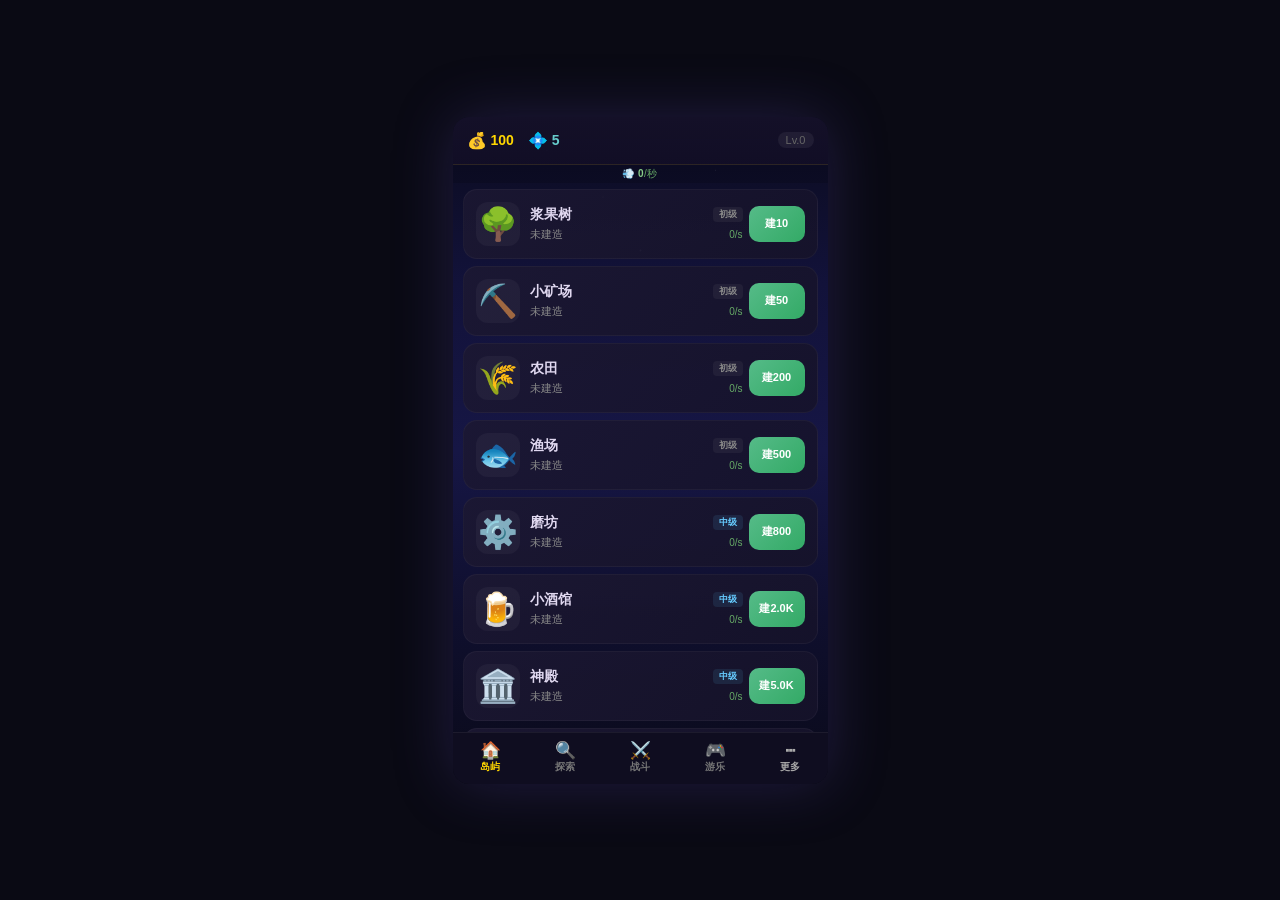
==== commit cbb718b0: "V6: 建筑场景系统 - 12栋建筑各独立场景+专属小游戏" ====
--- a/index.html
+++ b/index.html
@@ -169,6 +169,133 @@
 .tab-bar{display:flex;gap:4px;margin-bottom:12px;flex-wrap:wrap}
 .tab-chip{padding:4px 12px;border-radius:8px;font-size:11px;cursor:pointer;border:1px solid rgba(255,255,255,.1);background:rgba(30,24,55,.6);color:#888;transition:all .15s}
 .tab-chip.active{background:rgba(100,60,180,.4);color:#ffd700;border-color:rgba(255,215,0,.25)}
+<style>
+/* ========== 建筑场景面板 ========== */
+.bscene { position:absolute; top:0; left:0; right:0; bottom:0; z-index:60; display:none; flex-direction:column; }
+.bscene.show { display:flex; }
+.bscene-hdr { display:flex; align-items:center; padding:12px 14px; background:rgba(10,10,20,.92); border-bottom:1px solid rgba(255,255,255,.06); gap:10px; z-index:2; }
+.bscene-hdr .back { padding:6px 14px; border-radius:8px; font-size:14px; cursor:pointer; border:none; color:#ccc; background:rgba(255,255,255,.08); }
+.bscene-hdr .back:active { background:rgba(255,255,255,.15); }
+.bscene-hdr .btitle { flex:1; font-size:16px; font-weight:700; color:#ffd700; text-align:center; }
+.bscene-bg { flex:1; position:relative; overflow:hidden; display:flex; align-items:center; justify-content:center; }
+.bscene-stats { padding:8px 14px; background:rgba(10,10,20,.9); display:flex; justify-content:space-around; font-size:12px; color:#aaa; border-top:1px solid rgba(255,255,255,.05); }
+.bscene-stats .ss { text-align:center; }
+.bscene-stats .ss .sv { font-size:16px; font-weight:700; }
+.bscene-stats .ss .sv.gold { color:#ffd700; }
+.bscene-stats .ss .sv.green { color:#6a6; }
+.bscene-game { min-height:180px; padding:12px 14px; background:rgba(10,10,20,.95); position:relative; overflow:hidden; }
+.bscene-game .gm-title { text-align:center; color:#ffd700; font-size:14px; font-weight:700; margin-bottom:8px; }
+.bscene-game .gm-info { text-align:center; color:#888; font-size:10px; margin-bottom:10px; }
+.bscene-upgrade { padding:10px 14px; background:rgba(10,10,20,.9); border-top:1px solid rgba(255,255,255,.05); display:flex; align-items:center; justify-content:space-between; }
+.bscene-upgrade .uinfo { color:#aaa; font-size:11px; }
+.bscene-upgrade .ubtn { padding:10px 20px; border-radius:10px; font-size:13px; font-weight:700; cursor:pointer; border:none; color:#fff; background:linear-gradient(135deg,#5b8,#3a6); }
+.bscene-upgrade .ubtn:active { transform:scale(.94); }
+.bscene-upgrade .ubtn.max { background:#222; color:#555; cursor:default; }
+
+/* ===== 浆果树场景 ===== */
+#scene-tree .bscene-bg { background:linear-gradient(180deg,#1a3a1a,#0d2d0d,#1a1a0a); }
+#scene-tree .bscene-bg::before { content:'🌳\00a0\00a0🌳\00a0\00a0🌳'; font-size:40px; position:absolute; top:30%; }
+#scene-tree .bscene-bg::after { content:''; position:absolute; bottom:0; left:0; right:0; height:40%; background:linear-gradient(0deg,rgba(30,60,10,.6),transparent); }
+.tree-fruit { position:absolute; font-size:24px; animation:fruitDrop 2.5s linear forwards; pointer-events:auto; cursor:pointer; z-index:10; }
+@keyframes fruitDrop { 0%{top:-40px;} 90%{top:calc(100% - 50px); opacity:1;} 100%{top:100%; opacity:0;} }
+.tree-fruit:active { transform:scale(1.3); }
+
+/* ===== 矿场场景 ===== */
+#scene-mine .bscene-bg { background:linear-gradient(180deg,#2a1a0a,#1a1008,#0a0808); }
+#scene-mine .bscene-bg::before { content:'⛰️'; font-size:60px; position:absolute; top:20%; left:10%; }
+#scene-mine .bscene-bg::after { content:'⛰️'; font-size:45px; position:absolute; top:30%; right:15%; }
+.mine-rock { position:absolute; font-size:28px; cursor:pointer; animation:rockShake 1.5s ease-in-out infinite; pointer-events:auto; }
+@keyframes rockShake { 0%,100%{transform:translateX(0);} 25%{transform:translateX(-2px);} 75%{transform:translateX(2px);} }
+
+/* ===== 农田场景 ===== */
+#scene-farm .bscene-bg { background:linear-gradient(180deg,#4a8,#3a6,#6a4); }
+#scene-farm .bscene-bg::before { content:'🌾\00a0🌾\00a0🌾\00a0🌾\00a0🌾'; font-size:28px; position:absolute; top:25%; letter-spacing:4px; }
+#scene-farm .bscene-bg::after { content:'☀️'; font-size:40px; position:absolute; top:8%; right:12%; animation:sunBounce 2s ease-in-out infinite; }
+@keyframes sunBounce { 0%,100%{transform:translateY(0);} 50%{transform:translateY(-8px);} }
+.water-bar-bg { width:100%; height:20px; background:#333; border-radius:10px; overflow:hidden; margin:8px 0; }
+.water-bar-fill { height:100%; background:linear-gradient(90deg,#4af,#6cf); border-radius:10px; transition:width .3s; }
+.water-zone { position:absolute; width:40px; height:24px; border:2px solid #ffd700; border-radius:6px; top:50%; transition:left .6s; pointer-events:none; }
+
+/* ===== 渔场场景 ===== */
+#scene-fish .bscene-bg { background:linear-gradient(180deg,#1a4a6a,#0a2a4a,#0a1a2a); }
+#scene-fish .bscene-bg::before { content:'🌊'; font-size:30px; position:absolute; bottom:10%; left:5%; animation:waveMove 3s ease-in-out infinite; }
+#scene-fish .bscene-bg::after { content:'🌊'; font-size:25px; position:absolute; bottom:8%; right:10%; animation:waveMove 2.5s ease-in-out infinite .5s; }
+@keyframes waveMove { 0%,100%{transform:translateX(0);} 50%{transform:translateX(10px);} }
+.fish-swim { font-size:28px; position:absolute; left:-40px; animation:swimAcross 4s linear forwards; }
+@keyframes swimAcross { to{left:105%;} }
+.fish-hook { position:absolute; bottom:20%; left:50%; transform:translateX(-50%); font-size:30px; }
+
+/* ===== 磨坊场景 ===== */
+#scene-mill .bscene-bg { background:linear-gradient(180deg,#6b5,#5a4,#48483a); }
+#scene-mill .bscene-bg::before { content:''; position:absolute; width:50px; height:90px; background:linear-gradient(180deg,#c8b898,#a89878); border-radius:4px; top:30%; left:calc(50% - 25px); }
+#scene-mill .bscene-bg::after { content:''; position:absolute; width:8px; height:50px; background:#8a7a5a; top:25%; left:50%; border-radius:2px; transform-origin:bottom center; animation:millSpin 2s linear infinite paused; }
+#scene-mill .bscene-bg.spinning::after { animation-play-state:running; }
+@keyframes millSpin { to{transform:rotate(360deg);} }
+
+/* ===== 酒馆场景 ===== */
+#scene-bar .bscene-bg { background:linear-gradient(180deg,#5a3a1a,#3a2010,#1a1008); }
+#scene-bar .bscene-bg::before { content:'🏮\00a0\00a0🍺\00a0\00a0🏮'; font-size:30px; position:absolute; top:15%; }
+#scene-bar .bscene-bg::after { content:''; position:absolute; bottom:0; left:0; right:0; height:30%; background:linear-gradient(0deg,rgba(80,40,10,.4),transparent); }
+.customer-order { font-size:24px; padding:8px 16px; background:rgba(0,0,0,.4); border-radius:10px; color:#fc6; font-weight:700; margin:4px 0; }
+
+/* ===== 神殿场景 ===== */
+#scene-temple .bscene-bg { background:linear-gradient(180deg,#4a3a1a,#3a2a0a,#1a1008); }
+#scene-temple .bscene-bg::before { content:'🏛️'; font-size:55px; position:absolute; top:20%; }
+#scene-temple .bscene-bg::after { content:'✨'; font-size:20px; position:absolute; top:25%; animation:sparkle 1s ease-in-out infinite; }
+@keyframes sparkle { 0%,100%{opacity:.3; transform:scale(.8);} 50%{opacity:1; transform:scale(1.1);} }
+.pray-bar-bg { width:100%; height:14px; background:#222; border-radius:7px; overflow:hidden; margin:10px 0; }
+.pray-bar-fill { height:100%; background:linear-gradient(90deg,#c84,#fc6,#ffd700); border-radius:7px; transition:width .05s linear; }
+
+/* ===== 铁匠铺场景 ===== */
+#scene-forge .bscene-bg { background:linear-gradient(180deg,#4a1a0a,#2a1008,#0a0808); }
+#scene-forge .bscene-bg::before { content:'🔥'; font-size:35px; position:absolute; top:35%; animation:fireFlicker .3s ease-in-out infinite; }
+@keyframes fireFlicker { 0%,100%{transform:scaleY(1); opacity:1;} 50%{transform:scaleY(.85); opacity:.8;} }
+.hammer-swing { position:absolute; width:20px; height:6px; background:#ccc; border-radius:3px; top:40%; transition:right .5s cubic-bezier(.3,.7,.7,.3); }
+
+/* ===== 法师塔场景 ===== */
+#scene-wizard .bscene-bg { background:linear-gradient(180deg,#1a1a3a,#2a1a4a,#0a0a1a); }
+#scene-wizard .bscene-bg::before { content:'🔮'; font-size:40px; position:absolute; top:25%; animation:wizFloat 2s ease-in-out infinite; }
+@keyframes wizFloat { 0%,100%{transform:translateY(0);} 50%{transform:translateY(-10px);} }
+.spell-circle { position:absolute; width:36px; height:36px; border-radius:50%; border:2px solid rgba(150,120,220,.6); cursor:pointer; pointer-events:auto; }
+.spell-circle::after { content:''; display:block; width:8px; height:8px; background:#c9f; border-radius:50%; position:absolute; top:50%; left:50%; transform:translate(-50%,-50%); }
+.spell-line { position:absolute; height:2px; background:rgba(150,120,220,.4); transform-origin:left center; pointer-events:none; }
+
+/* ===== 贸易中心场景 ===== */
+#scene-market .bscene-bg { background:linear-gradient(180deg,#4a3a2a,#3a2a1a,#2a1a0a); }
+#scene-market .bscene-bg::before { content:'🏪\00a0🏬\00a0🏛️'; font-size:28px; position:absolute; top:20%; letter-spacing:8px; }
+.trade-price { font-size:28px; font-weight:700; transition:color .3s; }
+.trade-price.up { color:#5b8; }
+.trade-price.down { color:#e55; }
+
+/* ===== 龙巢场景 ===== */
+#scene-dragon .bscene-bg { background:linear-gradient(180deg,#5a1a0a,#3a1008,#1a0808); }
+#scene-dragon .bscene-bg::before { content:'🌋'; font-size:50px; position:absolute; top:15%; }
+#scene-dragon .bscene-bg::after { content:'🐉'; font-size:45px; position:absolute; top:40%; animation:dragonFloat 3s ease-in-out infinite; }
+@keyframes dragonFloat { 0%,100%{transform:translateY(0);} 50%{transform:translateY(-6px);} }
+.dragon-mouth { position:absolute; font-size:20px; top:55%; left:50%; transform:translateX(-50%); transition:transform .25s; }
+.dragon-mouth.open { transform:translateX(-50%) scaleY(1.5); }
+.dragon-food { position:absolute; font-size:28px; transition:all .3s ease-out; }
+
+/* ===== 城堡场景 ===== */
+#scene-castle .bscene-bg { background:linear-gradient(180deg,#2a2a4a,#1a1a3a,#0a1a2a); }
+#scene-castle .bscene-bg::before { content:'🏰'; font-size:55px; position:absolute; top:20%; }
+.slot-reel { display:inline-block; width:60px; height:60px; background:rgba(0,0,0,.5); border-radius:10px; margin:4px; font-size:36px; display:inline-flex; align-items:center; justify-content:center; border:2px solid rgba(255,215,0,.2); overflow:hidden; }
+.slot-reel .sr-inner { animation:slotSpin .1s linear infinite; }
+@keyframes slotSpin { 0%{transform:translateY(0);} 100%{transform:translateY(-240px);} }
+
+/* ========== 通用小游戏元素 ========== */
+.game-btn { padding:10px 24px; border-radius:10px; font-size:13px; font-weight:700; cursor:pointer; border:none; color:#fff; transition:all .15s; }
+.game-btn:active { transform:scale(.92); }
+.game-btn.go { background:linear-gradient(135deg,#5b8,#3a6); }
+.game-btn.no { background:linear-gradient(135deg,#755,#533); }
+.game-btn.play { background:linear-gradient(135deg,#c84,#a63); font-size:15px; padding:12px 36px; }
+.btn-2col { display:flex; gap:10px; justify-content:center; margin-top:8px; }
+.btn-2col .game-btn { flex:1; }
+.result-block { text-align:center; padding:12px; }
+.result-block .rscore { font-size:32px; color:#ffd700; font-weight:700; }
+.result-block .rgold { font-size:18px; color:#6a6; margin-top:4px; }
+.result-block .rbest { font-size:11px; color:#888; margin-top:2px; }
+</style>
 </style>
 </head>
 <body>
@@ -264,7 +391,7 @@
   document.getElementById('scroll').innerHTML=BD.map(function(b){
     var lv=S.lvs[b.id]||0,inc=lv>0?b.bi+b.ig*(lv-1):0,isMax=lv>=b.ml;
     var t=TIER[b.t],tcls=t.color==='#aaa'?'t1':t.color==='#6cf'?'t2':'t3';
-    return '<div class="card'+(lv===0?' lv0':'')+'">'+
+    return '<div class="card" style="cursor:pointer"'+(lv===0?' lv0':'')+'">'+
       '<div class="ico">'+(ICONS[b.id]||'🏠')+'</div>'+
       '<div class="info">'+
         '<div class="toprow"><span class="name">'+b.n+'</span><span class="tier '+tcls+'">'+t.name+'</span></div>'+
@@ -626,6 +753,8 @@
     else if(act==='ad')doAd();
     sfxClick();return
   }
+  // 卡片点击打开场景
+  if(t.closest('.card')&&!t.classList.contains('build')&&!t.classList.contains('act')){var bid=t.closest('.card').querySelector('.build');if(bid&&bid.dataset.bld){play(0,600,0.06,'sine',0.04);openScene(bid.dataset.bld)}return}
   // 建筑按钮
   if(t.classList.contains('build')){var id=t.dataset.bld;curBld=id;isExplore=false;sfxClick();showBldPopup(id);return}
   // 弹窗
@@ -683,5 +812,6 @@
 
 console.log('熊爪小岛 V5 🎨 新UI布局 | 5Tab导航+更多菜单')
 </script>
+<script src="scene.js"></script>
 </body>
 </html>
